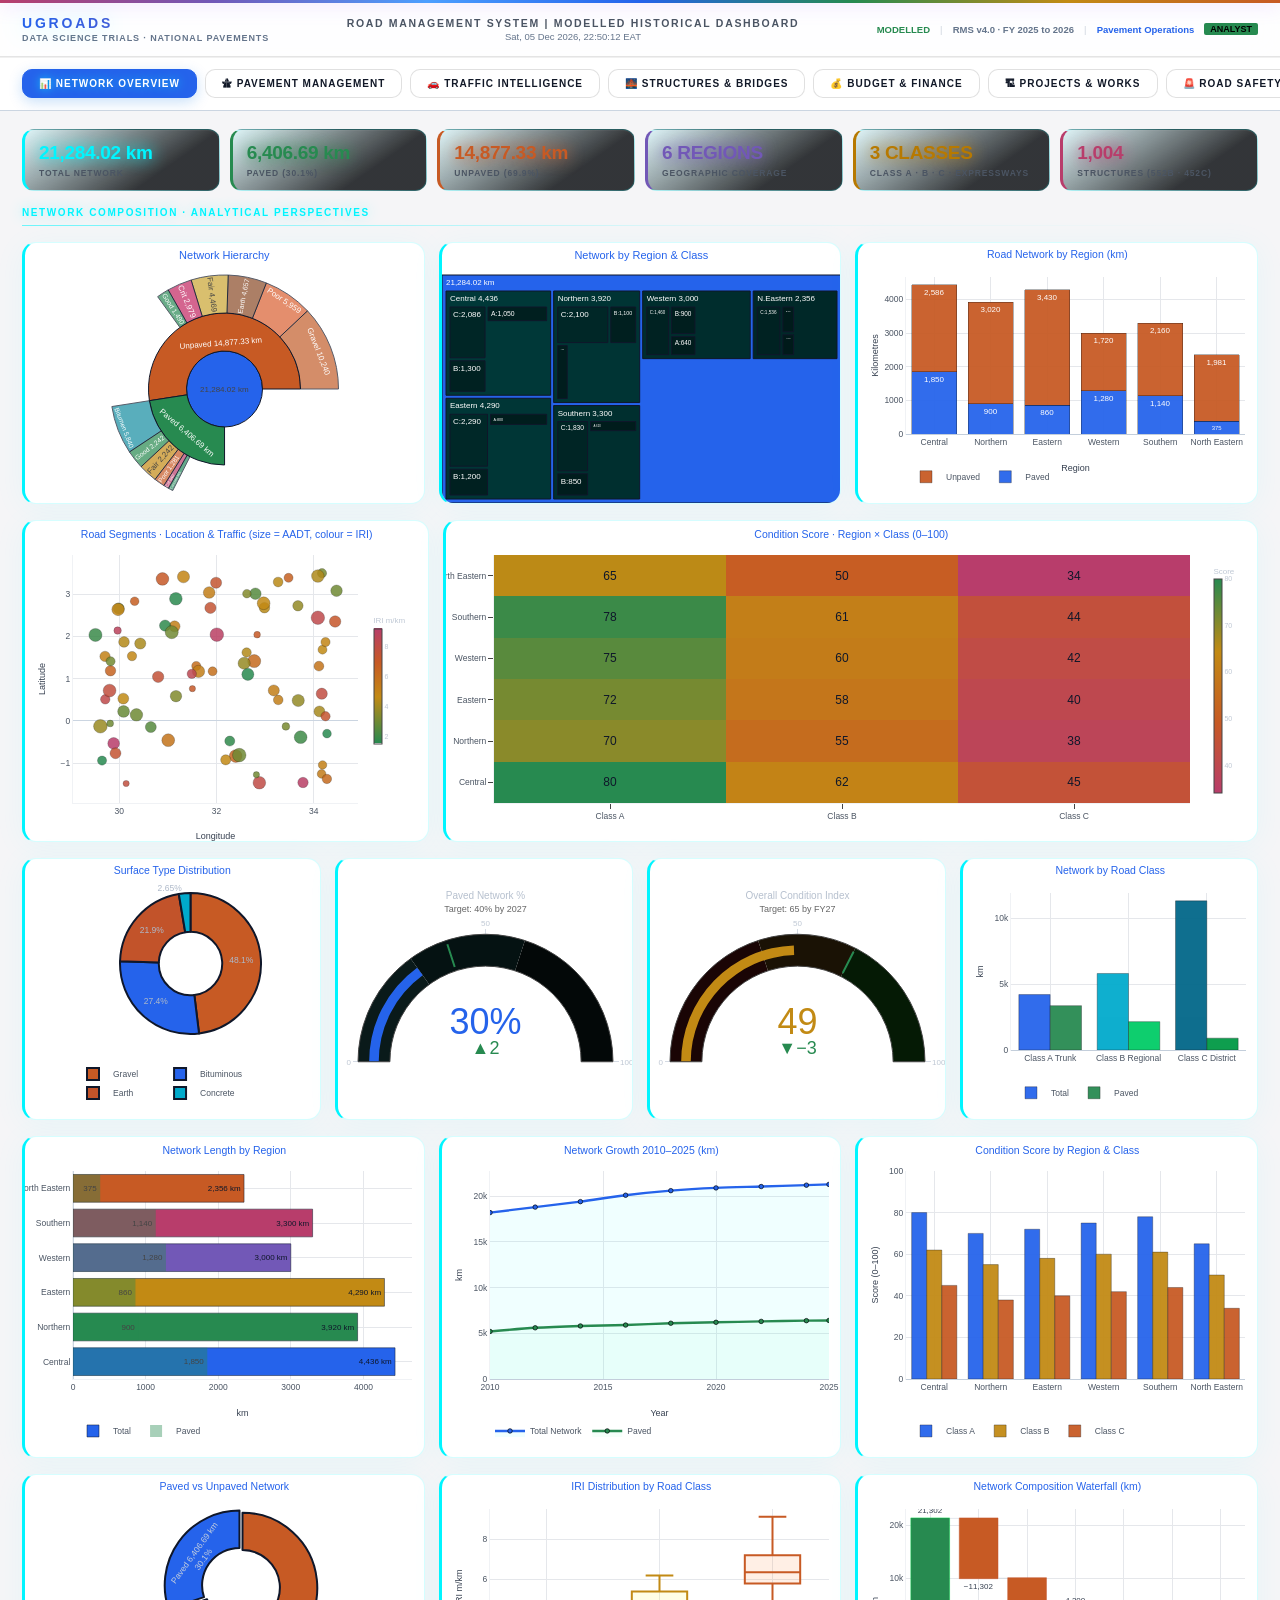
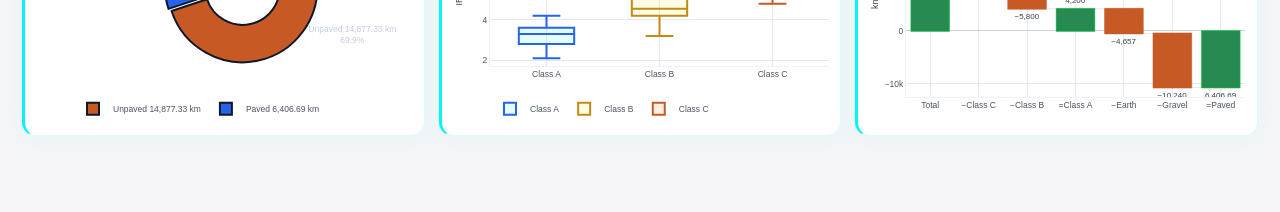
==== dashboard.html @ 44b5c44c "Complete Apple HIG light theme, vibrant non-neon palette, and statutory 2026/27 figures (20261117-ma" ====
<!DOCTYPE html>
<html lang="en">
<head>
<meta charset="UTF-8">
<meta name="viewport" content="width=device-width,initial-scale=1">
<title>Uganda Road Asset Model | Data Science Trials</title>
<meta name="robots" content="noindex,nofollow">
<script src="https://cdn.plot.ly/plotly-2.27.0.min.js" defer></script>
<style>
*{box-sizing:border-box;margin:0;padding:0}
:root{
  --c:#2563eb;--g:#278a50;--y:#c28a14;--o:#c75a24;--p:#b83d6b;--r:#b83d6b;
  --pu:#7258b7;--t:#168a72;--b:#4d9fff;
  --ink:#111827;--slate:#4b5563;--slate-dim:#64748b;
  --void:#f4f6f8;--bd:#cbd5e1;
}
html{scroll-behavior:smooth}
body{
  background:var(--void);
  background-image:
    radial-gradient(1100px 520px at 8% -6%,rgba(114,88,183,.08),transparent 60%),
    radial-gradient(1000px 480px at 92% -6%,rgba(37,99,235,.07),transparent 60%);
  background-attachment:fixed;
  color:var(--ink);
  font-family:Arial,sans-serif;
  min-height:100vh;overflow-x:hidden;
}

/* ── Rainbow signature bar (Network Story) ── */
.rainbow{position:sticky;top:0;z-index:120;height:3px;
  background:linear-gradient(90deg,#b83d6b,#7258b7,#4d9fff,#2563eb,#278a50,#c28a14,#c75a24);
  box-shadow:0 0 18px rgba(185,103,255,.5)}

/* ── TOPBAR — glass ── */
.topbar{background:rgba(255,255,255,.94);backdrop-filter:blur(14px);-webkit-backdrop-filter:blur(14px);
  border-bottom:1px solid #cbd5e1;padding:12px 22px;
  display:flex;align-items:center;gap:16px;position:sticky;top:3px;z-index:100}
.logo{display:flex;align-items:center;gap:12px}
.logo img{height:34px;object-fit:contain;filter:drop-shadow(0 0 10px rgba(0,245,255,.25))}
.logo-txt{line-height:1.25}
.logo-txt .t1{font-size:14px;font-weight:900;letter-spacing:.2em;
  background:linear-gradient(90deg,#2563eb,#7258b7);-webkit-background-clip:text;background-clip:text;
  -webkit-text-fill-color:transparent;color:transparent;
  filter:drop-shadow(0 0 12px rgba(0,245,255,.35))}
.logo-txt .t2{color:var(--slate-dim);font-size:9px;letter-spacing:.1em;text-transform:uppercase;font-weight:600}
.topbar-mid{flex:1;text-align:center}
.topbar-mid .sys{color:var(--slate);font-size:10.5px;font-weight:800;letter-spacing:.16em}
.topbar-mid .ts{color:var(--slate-dim);font-size:9.5px;margin-top:2px;font-variant-numeric:tabular-nums}
.topbar-right{display:flex;align-items:center;gap:10px;font-size:9.5px;color:var(--slate-dim);font-weight:600}
.live-dot{width:7px;height:7px;border-radius:50%;background:var(--g);animation:pulse 1.5s infinite}
@keyframes pulse{0%,100%{box-shadow:0 0 0 0 rgba(0,255,136,.6)}50%{box-shadow:0 0 0 6px rgba(0,255,136,0)}}

/* ── KPI STRIP — glow tiles ── */
.kpi-strip{display:grid;grid-template-columns:repeat(8,1fr);gap:10px;padding:14px 22px;
  border-bottom:1px solid rgba(255,255,255,.05)}
.kpi-card{position:relative;background:#fff;
  border:1px solid #d5dbe3;border-radius:14px;padding:12px 14px;cursor:default;
  box-shadow:inset 0 1px 0 rgba(255,255,255,.04);
  transition:transform .25s,box-shadow .25s,border-color .25s}
.kpi-card:hover{transform:translateY(-2px);border-color:rgba(0,245,255,.35);
  box-shadow:0 0 28px rgba(0,245,255,.12),inset 0 1px 0 rgba(255,255,255,.05)}
.kpi-card .lbl{color:var(--slate);font-size:8.5px;font-weight:700;letter-spacing:.12em;text-transform:uppercase;margin-bottom:6px}
.kpi-card .val{font-size:21px;font-weight:900;letter-spacing:-.5px;line-height:1;
  font-variant-numeric:tabular-nums;text-shadow:0 0 18px currentColor}
.kpi-card .sub{color:var(--slate-dim);font-size:8.5px;margin-top:5px}
.kpi-card .chg{font-size:8.5px;margin-top:2px;font-weight:700}
.chg.up{color:var(--g)}.chg.down{color:var(--r)}.chg.warn{color:var(--y)}

/* ── TABS — neon pill chips, per-tab accent ── */
.tabs{display:flex;gap:8px;padding:12px 22px;background:#fff;
  border-bottom:1px solid #cbd5e1;overflow-x:auto}
.tab-btn{--acc:148,163,184;padding:8px 16px;font-size:10px;font-weight:800;letter-spacing:.1em;
  text-transform:uppercase;color:rgba(148,163,184,.6);
  border:1px solid rgba(255,255,255,.08);background:rgba(255,255,255,.03);
  border-radius:10px;cursor:pointer;white-space:nowrap;font-family:inherit;transition:all .2s}
.tab-btn:hover{color:rgb(var(--acc));border-color:rgba(var(--acc),.4);background:rgba(var(--acc),.07)}
.tab-btn.active{color:rgb(var(--acc));border-color:rgba(var(--acc),.55);background:rgba(var(--acc),.12);
  box-shadow:0 0 22px rgba(var(--acc),.22),inset 0 1px 0 rgba(255,255,255,.06);
  text-shadow:0 0 10px rgba(var(--acc),.6)}
.tab-btn:nth-child(1){--acc:0,245,255}
.tab-btn:nth-child(2){--acc:0,255,136}
.tab-btn:nth-child(3){--acc:255,210,63}
.tab-btn:nth-child(4){--acc:185,103,255}
.tab-btn:nth-child(5){--acc:255,107,53}
.tab-btn:nth-child(6){--acc:0,212,170}
.tab-btn:nth-child(7){--acc:255,45,120}

/* ── TAB PANELS — accent inheritance ── */
.tab-panel{display:none;padding:18px 22px 60px;animation:fadein .4s ease}
.tab-panel.active{display:block}
@keyframes fadein{from{opacity:0;transform:translateY(8px)}to{opacity:1;transform:translateY(0)}}
#tab1{--acc:0,245,255}#tab2{--acc:0,255,136}#tab3{--acc:255,210,63}#tab4{--acc:185,103,255}
#tab5{--acc:255,107,53}#tab6{--acc:0,212,170}#tab7{--acc:255,45,120}

.section-hdr{position:relative;color:rgb(var(--acc));font-size:10px;font-weight:900;
  letter-spacing:.16em;text-transform:uppercase;margin:6px 0 16px;padding-bottom:8px;
  text-shadow:0 0 14px rgba(var(--acc),.45)}
.section-hdr::after{content:'';position:absolute;left:0;bottom:0;height:1px;width:100%;
  background:linear-gradient(90deg,rgba(var(--acc),.55),rgba(var(--acc),.08) 55%,transparent)}

/* ── CHART GRID + PANELS — Network Story cards ── */
.chart-grid{display:grid;gap:14px;margin-bottom:16px}
.g2{grid-template-columns:1fr 1fr}
.g3{grid-template-columns:1fr 1fr 1fr}
.g4{grid-template-columns:1fr 1fr 1fr 1fr}
.g12{grid-template-columns:1fr 2fr}
.g21{grid-template-columns:2fr 1fr}
.g13{grid-template-columns:1fr 3fr}

.chart-box{position:relative;overflow:hidden;border-radius:14px;
  background:#fff;
  border:1px solid rgba(var(--acc),.16);border-left:3px solid rgb(var(--acc));
  box-shadow:0 4px 32px rgba(var(--acc),.06),inset 0 1px 0 rgba(255,255,255,.03);
  transition:transform .3s cubic-bezier(.34,1.56,.64,1),box-shadow .3s,border-color .3s}
.chart-box:hover{transform:translateY(-3px) scale(1.004);border-color:rgba(var(--acc),.5);
  box-shadow:0 0 42px rgba(var(--acc),.18),0 14px 44px rgba(0,0,0,.55),inset 0 1px 0 rgba(255,255,255,.05)}
.chart-box .ch-lbl{position:absolute;top:0;left:0;right:0;
  background:linear-gradient(180deg,rgba(2,5,8,.92),transparent);padding:6px 12px 14px;z-index:1;pointer-events:none}
.chart-box .ch-lbl span{color:rgb(var(--acc));font-size:9.5px;font-weight:800;letter-spacing:.08em}
.chart-box .ch-lbl small{color:var(--slate-dim);font-size:8.5px;margin-left:6px}

.chart-h1{height:200px}.chart-h2{height:260px}.chart-h3{height:320px}.chart-h4{height:400px}.chart-h5{height:480px}

/* ── STAT ROW — asset cards ── */
.stat-row{display:grid;grid-template-columns:repeat(auto-fit,minmax(150px,1fr));gap:10px;margin-bottom:16px}
.stat-mini{background:linear-gradient(145deg,rgba(var(--acc),.09) 0%,rgba(2,5,8,.8) 70%);
  border:1px solid rgba(var(--acc),.2);border-left:3px solid rgb(var(--acc));
  border-radius:12px;padding:12px 14px;box-shadow:inset 0 1px 0 rgba(255,255,255,.04);
  transition:transform .25s,box-shadow .25s}
.stat-mini:hover{transform:translateY(-2px);box-shadow:0 0 26px rgba(var(--acc),.14)}
.stat-mini .sv{color:rgb(var(--acc));font-size:19px;font-weight:900;letter-spacing:-.3px;
  font-variant-numeric:tabular-nums;text-shadow:0 0 16px currentColor}
.stat-mini .sl{color:var(--slate);font-size:8.5px;font-weight:700;margin-top:4px;
  letter-spacing:.1em;text-transform:uppercase}

/* ── FILTERS (legacy, kept) ── */
.filter-bar{display:flex;gap:8px;margin-bottom:12px;flex-wrap:wrap;align-items:center}
.filter-btn{padding:5px 12px;border:1px solid var(--bd);border-radius:8px;background:rgba(255,255,255,.03);
  color:var(--slate);font-size:9.5px;font-family:inherit;font-weight:700;cursor:pointer;letter-spacing:.05em;transition:all .2s}
.filter-btn:hover,.filter-btn.active{border-color:rgba(var(--acc),.5);color:rgb(var(--acc));background:rgba(var(--acc),.1)}
.filter-lbl{color:var(--slate-dim);font-size:9px;letter-spacing:.05em}

/* ── SCROLLBAR ── */
::-webkit-scrollbar{width:6px;height:6px}
::-webkit-scrollbar-track{background:rgba(6,13,24,.5)}
::-webkit-scrollbar-thumb{background:rgba(0,245,255,.22);border-radius:3px}
::-webkit-scrollbar-thumb:hover{background:rgba(0,245,255,.4)}

/* ── EMBEDDED MODE (inside platform iframe: shell already has a header) ── */
body.embedded .rainbow,body.embedded .topbar{display:none}
body.embedded .tabs{padding-top:14px}

/* ── RESPONSIVE ── */
@media (max-width:1200px){.kpi-strip{grid-template-columns:repeat(4,1fr)}.g4{grid-template-columns:1fr 1fr}.g3{grid-template-columns:1fr 1fr}}
@media (max-width:700px){.kpi-strip{grid-template-columns:repeat(2,1fr)}.g2,.g3,.g4,.g12,.g21,.g13{grid-template-columns:1fr}}
</style>
<link rel="stylesheet" href="./apple-system.css?v=20261117-master-v92">
</head>
<body>
<div class="rainbow"></div>
<!-- TOPBAR -->
<div class="topbar">
  <div class="logo">
    <div class="logo-txt"><div class="t1">UGROADS</div><div class="t2">Data Science Trials · National Pavements</div></div>
  </div>
  <div class="topbar-mid">
    <div class="sys">ROAD MANAGEMENT SYSTEM | MODELLED HISTORICAL DASHBOARD</div>
    <div class="ts" id="clk"></div>
  </div>
  <div class="topbar-right">
    <span style="color:var(--g);font-weight:700">MODELLED</span>
    <span style="color:rgba(148,163,184,.3)">|</span><span>RMS v4.0 · FY 2025 to 2026</span>
    <span style="color:rgba(148,163,184,.3)">|</span><span style="color:var(--c)">Pavement Operations</span>
    <span style="background:var(--g);color:#000;padding:1px 6px;border-radius:2px;font-size:9px;font-weight:700">ANALYST</span>
  </div>
</div>

<!-- TABS -->
<div class="tabs">
  <button class="tab-btn active" onclick="showTab(1)">📊 NETWORK OVERVIEW</button>
  <button class="tab-btn" onclick="showTab(2)">🛣 PAVEMENT MANAGEMENT</button>
  <button class="tab-btn" onclick="showTab(3)">🚗 TRAFFIC INTELLIGENCE</button>
  <button class="tab-btn" onclick="showTab(4)">🌉 STRUCTURES &amp; BRIDGES</button>
  <button class="tab-btn" onclick="showTab(5)">💰 BUDGET &amp; FINANCE</button>
  <button class="tab-btn" onclick="showTab(6)">🏗 PROJECTS &amp; WORKS</button>
  <button class="tab-btn" onclick="showTab(7)">🚨 ROAD SAFETY</button>
</div>

<!-- TAB 1: NETWORK OVERVIEW -->
<div id="tab1" class="tab-panel active">
  <div class="stat-row">
    <div class="stat-mini"><div class="sv">21,284.02 km</div><div class="sl">TOTAL NETWORK</div></div>
    <div class="stat-mini" style="border-left-color:var(--g)"><div class="sv" style="color:var(--g)">6,406.69 km</div><div class="sl">PAVED (30.1%)</div></div>
    <div class="stat-mini" style="border-left-color:var(--o)"><div class="sv" style="color:var(--o)">14,877.33 km</div><div class="sl">UNPAVED (69.9%)</div></div>
    <div class="stat-mini" style="border-left-color:var(--pu)"><div class="sv" style="color:var(--pu)">6 REGIONS</div><div class="sl">GEOGRAPHIC COVERAGE</div></div>
    <div class="stat-mini" style="border-left-color:var(--y)"><div class="sv" style="color:var(--y)">3 CLASSES</div><div class="sl">CLASS A · B · C · EXPRESSWAYS</div></div>
    <div class="stat-mini" style="border-left-color:var(--p)"><div class="sv" style="color:var(--p)">1,004</div><div class="sl">STRUCTURES (552B · 452C)</div></div>
  </div>
  <div class="section-hdr">NETWORK COMPOSITION · ANALYTICAL PERSPECTIVES</div>
  <div class="chart-grid g3">
    <div class="chart-box c3d"><div class="chart-h2" id="c1"></div></div>
    <div class="chart-box c3d"><div class="chart-h2" id="c2"></div></div>
    <div class="chart-box c3d"><div class="chart-h2" id="c3"></div></div>
  </div>
  <div class="chart-grid g12">
    <div class="chart-box c3d"><div class="chart-h3" id="c4"></div></div>
    <div class="chart-box c3d"><div class="chart-h3" id="c5"></div></div>
  </div>
  <div class="chart-grid g4">
    <div class="chart-box c3d"><div class="chart-h2" id="c6"></div></div>
    <div class="chart-box c3d"><div class="chart-h2" id="c7"></div></div>
    <div class="chart-box c3d"><div class="chart-h2" id="c8"></div></div>
    <div class="chart-box c3d"><div class="chart-h2" id="c9"></div></div>
  </div>
  <div class="chart-grid g3">
    <div class="chart-box c3d"><div class="chart-h3" id="c10"></div></div>
    <div class="chart-box c3d"><div class="chart-h3" id="c11"></div></div>
    <div class="chart-box c3d"><div class="chart-h3" id="c12"></div></div>
  </div>
  <div class="chart-grid g3">
    <div class="chart-box c3d"><div class="chart-h2" id="c13"></div></div>
    <div class="chart-box c3d"><div class="chart-h2" id="c14"></div></div>
    <div class="chart-box c3d"><div class="chart-h2" id="c15"></div></div>
  </div>
</div>

<!-- TAB 2: PAVEMENT -->
<div id="tab2" class="tab-panel">
  <div class="stat-row">
    <div class="stat-mini" style="border-left-color:var(--g)"><div class="sv" style="color:var(--g)">35%</div><div class="sl">PAVED GOOD</div></div>
    <div class="stat-mini" style="border-left-color:var(--y)"><div class="sv" style="color:var(--y)">35%</div><div class="sl">PAVED FAIR</div></div>
    <div class="stat-mini" style="border-left-color:var(--o)"><div class="sv" style="color:var(--o)">20%</div><div class="sl">PAVED POOR</div></div>
    <div class="stat-mini" style="border-left-color:var(--r)"><div class="sv" style="color:var(--r)">10%</div><div class="sl">PAVED CRITICAL</div></div>
    <div class="stat-mini" style="border-left-color:var(--c)"><div class="sv">3.8 m/km</div><div class="sl">AVG IRI (PAVED)</div></div>
    <div class="stat-mini" style="border-left-color:var(--pu)"><div class="sv" style="color:var(--pu)">58</div><div class="sl">PCI SCORE (0-100)</div></div>
  </div>
  <div class="section-hdr">PAVEMENT CONDITION &amp; MANAGEMENT · ANALYTICAL PERSPECTIVES</div>
  <div class="chart-grid g4">
    <div class="chart-box c3d"><div class="chart-h2" id="c16"></div></div>
    <div class="chart-box c3d"><div class="chart-h2" id="c17"></div></div>
    <div class="chart-box c3d"><div class="chart-h2" id="c18"></div></div>
    <div class="chart-box c3d"><div class="chart-h2" id="c19"></div></div>
  </div>
  <div class="chart-grid g12">
    <div class="chart-box c3d"><div class="chart-h3" id="c20"></div></div>
    <div class="chart-box c3d"><div class="chart-h3" id="c21"></div></div>
  </div>
  <div class="chart-grid g3">
    <div class="chart-box c3d"><div class="chart-h3" id="c22"></div></div>
    <div class="chart-box c3d"><div class="chart-h3" id="c23"></div></div>
    <div class="chart-box c3d"><div class="chart-h3" id="c24"></div></div>
  </div>
  <div class="chart-grid g3">
    <div class="chart-box c3d"><div class="chart-h2" id="c25"></div></div>
    <div class="chart-box c3d"><div class="chart-h2" id="c26"></div></div>
    <div class="chart-box c3d"><div class="chart-h2" id="c27"></div></div>
  </div>
  <div class="chart-grid g3">
    <div class="chart-box c3d"><div class="chart-h3" id="c28"></div></div>
    <div class="chart-box c3d"><div class="chart-h3" id="c29"></div></div>
    <div class="chart-box c3d"><div class="chart-h3" id="c30"></div></div>
  </div>
</div>

<!-- TAB 3: TRAFFIC -->
<div id="tab3" class="tab-panel">
  <div class="stat-row">
    <div class="stat-mini" style="border-left-color:var(--y)"><div class="sv" style="color:var(--y)">3,847</div><div class="sl">AVG AADT (NATIONAL)</div></div>
    <div class="stat-mini" style="border-left-color:var(--c)"><div class="sv" style="color:var(--c)">18,400</div><div class="sl">PEAK AADT (KLA-EBB)</div></div>
    <div class="stat-mini" style="border-left-color:var(--g)"><div class="sv" style="color:var(--g)">4.2%</div><div class="sl">GROWTH RATE/YR</div></div>
    <div class="stat-mini" style="border-left-color:var(--o)"><div class="sv" style="color:var(--o)">23%</div><div class="sl">HEAVY VEHICLE %</div></div>
    <div class="stat-mini" style="border-left-color:var(--pu)"><div class="sv" style="color:var(--pu)">25</div><div class="sl">ATC STATIONS</div></div>
    <div class="stat-mini" style="border-left-color:var(--p)"><div class="sv" style="color:var(--p)">5,656</div><div class="sl">AADT FORECAST 2035</div></div>
  </div>
  <div class="section-hdr">TRAFFIC COUNTS &amp; FORECASTING · ANALYTICAL PERSPECTIVES</div>
  <div class="chart-grid g3">
    <div class="chart-box c3d"><div class="chart-h3" id="c31"></div></div>
    <div class="chart-box c3d"><div class="chart-h3" id="c32"></div></div>
    <div class="chart-box c3d"><div class="chart-h3" id="c33"></div></div>
  </div>
  <div class="chart-grid g12">
    <div class="chart-box c3d"><div class="chart-h4" id="c34"></div></div>
    <div class="chart-box c3d"><div class="chart-h4" id="c35"></div></div>
  </div>
  <div class="chart-grid g4">
    <div class="chart-box c3d"><div class="chart-h2" id="c36"></div></div>
    <div class="chart-box c3d"><div class="chart-h2" id="c37"></div></div>
    <div class="chart-box c3d"><div class="chart-h2" id="c38"></div></div>
    <div class="chart-box c3d"><div class="chart-h2" id="c39"></div></div>
  </div>
  <div class="chart-grid g3">
    <div class="chart-box c3d"><div class="chart-h3" id="c40"></div></div>
    <div class="chart-box c3d"><div class="chart-h3" id="c41"></div></div>
    <div class="chart-box c3d"><div class="chart-h3" id="c42"></div></div>
  </div>
  <div class="chart-grid g3">
    <div class="chart-box c3d"><div class="chart-h2" id="c43"></div></div>
    <div class="chart-box c3d"><div class="chart-h2" id="c44"></div></div>
    <div class="chart-box c3d"><div class="chart-h2" id="c45"></div></div>
  </div>
</div>

<!-- TAB 4: STRUCTURES -->
<div id="tab4" class="tab-panel">
  <div class="stat-row">
    <div class="stat-mini" style="border-left-color:var(--pu)"><div class="sv" style="color:var(--pu)">546</div><div class="sl">STRUCTURES (NAT. ROADS)</div></div>
    <div class="stat-mini" style="border-left-color:var(--g)"><div class="sv" style="color:var(--g)">36%</div><div class="sl">GOOD CONDITION</div></div>
    <div class="stat-mini" style="border-left-color:var(--r)"><div class="sv" style="color:var(--r)">54</div><div class="sl">CRITICAL STRUCTURES</div></div>
    <div class="stat-mini" style="border-left-color:var(--c)"><div class="sv">312</div><div class="sl">BRIDGES</div></div>
    <div class="stat-mini" style="border-left-color:var(--y)"><div class="sv" style="color:var(--y)">142</div><div class="sl">BOX CULVERTS</div></div>
    <div class="stat-mini" style="border-left-color:var(--o)"><div class="sv" style="color:var(--o)">36 m</div><div class="sl">AVG BRIDGE SPAN</div></div>
  </div>
  <div class="section-hdr">STRUCTURES &amp; BRIDGE MANAGEMENT · ANALYTICAL PERSPECTIVES</div>
  <div class="chart-grid g3">
    <div class="chart-box c3d"><div class="chart-h2" id="c46"></div></div>
    <div class="chart-box c3d"><div class="chart-h2" id="c47"></div></div>
    <div class="chart-box c3d"><div class="chart-h2" id="c48"></div></div>
  </div>
  <div class="chart-grid g12">
    <div class="chart-box c3d"><div class="chart-h4" id="c49"></div></div>
    <div class="chart-box c3d"><div class="chart-h4" id="c50"></div></div>
  </div>
  <div class="chart-grid g4">
    <div class="chart-box c3d"><div class="chart-h2" id="c51"></div></div>
    <div class="chart-box c3d"><div class="chart-h2" id="c52"></div></div>
    <div class="chart-box c3d"><div class="chart-h2" id="c53"></div></div>
    <div class="chart-box c3d"><div class="chart-h2" id="c54"></div></div>
  </div>
  <div class="chart-grid g3">
    <div class="chart-box c3d"><div class="chart-h3" id="c55"></div></div>
    <div class="chart-box c3d"><div class="chart-h3" id="c56"></div></div>
    <div class="chart-box c3d"><div class="chart-h3" id="c57"></div></div>
  </div>
  <div class="chart-grid g3">
    <div class="chart-box c3d"><div class="chart-h2" id="c58"></div></div>
    <div class="chart-box c3d"><div class="chart-h2" id="c59"></div></div>
    <div class="chart-box c3d"><div class="chart-h2" id="c60"></div></div>
  </div>
</div>

<!-- TAB 5: BUDGET -->
<div id="tab5" class="tab-panel">
  <div class="stat-row">
    <div class="stat-mini" style="border-left-color:var(--o)"><div class="sv" style="color:var(--o)">1,842</div><div class="sl">TOTAL bn UGX FY25/26</div></div>
    <div class="stat-mini" style="border-left-color:var(--g)"><div class="sv" style="color:var(--g)">892</div><div class="sl">MAINTENANCE bn UGX</div></div>
    <div class="stat-mini" style="border-left-color:var(--c)"><div class="sv">640</div><div class="sl">DEVELOPMENT bn UGX</div></div>
    <div class="stat-mini" style="border-left-color:var(--r)"><div class="sv" style="color:var(--r)">180</div><div class="sl">EMERGENCY bn UGX</div></div>
    <div class="stat-mini" style="border-left-color:var(--y)"><div class="sv" style="color:var(--y)">68%</div><div class="sl">BUDGET UTILISATION</div></div>
    <div class="stat-mini" style="border-left-color:var(--p)"><div class="sv" style="color:var(--p)">2,840</div><div class="sl">MAINTENANCE BACKLOG bn</div></div>
  </div>
  <div class="section-hdr">BUDGET, FINANCE &amp; INVESTMENT · ANALYTICAL PERSPECTIVES</div>
  <div class="chart-grid g4">
    <div class="chart-box c3d"><div class="chart-h2" id="c61"></div></div>
    <div class="chart-box c3d"><div class="chart-h2" id="c62"></div></div>
    <div class="chart-box c3d"><div class="chart-h2" id="c63"></div></div>
    <div class="chart-box c3d"><div class="chart-h2" id="c64"></div></div>
  </div>
  <div class="chart-grid g3">
    <div class="chart-box c3d"><div class="chart-h3" id="c65"></div></div>
    <div class="chart-box c3d"><div class="chart-h3" id="c66"></div></div>
    <div class="chart-box c3d"><div class="chart-h3" id="c67"></div></div>
  </div>
  <div class="chart-grid g12">
    <div class="chart-box c3d"><div class="chart-h3" id="c68"></div></div>
    <div class="chart-box c3d"><div class="chart-h3" id="c69"></div></div>
  </div>
  <div class="chart-grid g4">
    <div class="chart-box c3d"><div class="chart-h2" id="c70"></div></div>
    <div class="chart-box c3d"><div class="chart-h2" id="c71"></div></div>
    <div class="chart-box c3d"><div class="chart-h2" id="c72"></div></div>
    <div class="chart-box c3d"><div class="chart-h2" id="c73"></div></div>
  </div>
  <div class="chart-grid"><div class="chart-box c3d"><div class="chart-h2" id="c74"></div></div></div>
</div>

<!-- TAB 6: PROJECTS -->
<div id="tab6" class="tab-panel">
  <div class="stat-row">
    <div class="stat-mini" style="border-left-color:var(--c)"><div class="sv">14</div><div class="sl">ACTIVE PROJECTS</div></div>
    <div class="stat-mini" style="border-left-color:var(--g)"><div class="sv" style="color:var(--g)">6</div><div class="sl">ON SCHEDULE</div></div>
    <div class="stat-mini" style="border-left-color:var(--y)"><div class="sv" style="color:var(--y)">5</div><div class="sl">MINOR DELAY</div></div>
    <div class="stat-mini" style="border-left-color:var(--r)"><div class="sv" style="color:var(--r)">3</div><div class="sl">BEHIND SCHEDULE</div></div>
    <div class="stat-mini" style="border-left-color:var(--o)"><div class="sv" style="color:var(--o)">1,240 km</div><div class="sl">KM UNDER CONTRACT</div></div>
    <div class="stat-mini" style="border-left-color:var(--pu)"><div class="sv" style="color:var(--pu)">7</div><div class="sl">OPRC LOTS ACTIVE</div></div>
  </div>
  <div class="section-hdr">PROJECTS, CONTRACTS &amp; OPRC · ANALYTICAL PERSPECTIVES</div>
  <div class="chart-grid g3">
    <div class="chart-box c3d"><div class="chart-h3" id="c75"></div></div>
    <div class="chart-box c3d"><div class="chart-h3" id="c76"></div></div>
    <div class="chart-box c3d"><div class="chart-h3" id="c77"></div></div>
  </div>
  <div class="chart-grid g12">
    <div class="chart-box c3d"><div class="chart-h4" id="c78"></div></div>
    <div class="chart-box c3d"><div class="chart-h4" id="c79"></div></div>
  </div>
  <div class="chart-grid g4">
    <div class="chart-box c3d"><div class="chart-h2" id="c80"></div></div>
    <div class="chart-box c3d"><div class="chart-h2" id="c81"></div></div>
    <div class="chart-box c3d"><div class="chart-h2" id="c82"></div></div>
    <div class="chart-box c3d"><div class="chart-h2" id="c83"></div></div>
  </div>
  <div class="chart-grid g3">
    <div class="chart-box c3d"><div class="chart-h2" id="c84"></div></div>
    <div class="chart-box c3d"><div class="chart-h2" id="c85"></div></div>
    <div class="chart-box c3d"><div class="chart-h2" id="c86"></div></div>
  </div>
  <div class="chart-grid"><div class="chart-box c3d"><div class="chart-h2" id="c87"></div></div></div>
</div>

<!-- TAB 7: SAFETY -->
<div id="tab7" class="tab-panel">
  <div class="stat-row">
    <div class="stat-mini" style="border-left-color:var(--r)"><div class="sv" style="color:var(--r)">3,247</div><div class="sl">2025 FATALITIES</div></div>
    <div class="stat-mini" style="border-left-color:var(--o)"><div class="sv" style="color:var(--o)">4.2</div><div class="sl">RATE/10K VEHICLES</div></div>
    <div class="stat-mini" style="border-left-color:var(--y)"><div class="sv" style="color:var(--y)">847</div><div class="sl">BLACKSPOTS NATIONAL</div></div>
    <div class="stat-mini" style="border-left-color:var(--g)"><div class="sv" style="color:var(--g)">-3.2%</div><div class="sl">YOY FATALITY TREND</div></div>
    <div class="stat-mini" style="border-left-color:var(--p)"><div class="sv" style="color:var(--p)">42</div><div class="sl">WORST BLACKSPOT/YR</div></div>
    <div class="stat-mini" style="border-left-color:var(--c)"><div class="sv">18,400</div><div class="sl">HIGHEST AADT CORRIDOR</div></div>
  </div>
  <div class="section-hdr">ROAD SAFETY &amp; BLACKSPOTS · ANALYTICAL PERSPECTIVES</div>
  <div class="chart-grid g3">
    <div class="chart-box c3d"><div class="chart-h3" id="c88"></div></div>
    <div class="chart-box c3d"><div class="chart-h3" id="c89"></div></div>
    <div class="chart-box c3d"><div class="chart-h3" id="c90"></div></div>
  </div>
  <div class="chart-grid g12">
    <div class="chart-box c3d"><div class="chart-h4" id="c91"></div></div>
    <div class="chart-box c3d"><div class="chart-h4" id="c92"></div></div>
  </div>
  <div class="chart-grid g4">
    <div class="chart-box c3d"><div class="chart-h2" id="c93"></div></div>
    <div class="chart-box c3d"><div class="chart-h2" id="c94"></div></div>
    <div class="chart-box c3d"><div class="chart-h2" id="c95"></div></div>
    <div class="chart-box c3d"><div class="chart-h2" id="c96"></div></div>
  </div>
  <div class="chart-grid g3">
    <div class="chart-box c3d"><div class="chart-h3" id="c97"></div></div>
    <div class="chart-box c3d"><div class="chart-h3" id="c98"></div></div>
    <div class="chart-box c3d"><div class="chart-h3" id="c99"></div></div>
  </div>
  <div class="chart-grid"><div class="chart-box c3d"><div class="chart-h2" id="c100"></div></div></div>
</div>
<script>
// ── EMBEDDED MODE — hide dashboard chrome when framed by the platform ──
try{if(window.self!==window.top)document.body.classList.add('embedded');}catch(e){document.body.classList.add('embedded');}

// ── CLOCK ─────────────────────────────────────────────────────
setInterval(()=>{const n=new Date();document.getElementById('clk').textContent=n.toLocaleString('en-UG',{weekday:'short',year:'numeric',month:'short',day:'2-digit',hour:'2-digit',minute:'2-digit',second:'2-digit',hour12:false})+' EAT';},1000);


// ── SINGLE DATA MODEL (source of truth) ───────────────────────
const D = {
  // NETWORK
  total:21284.02, paved:6405, unpaved:14897,
  classKm:[4200,5800,11302], classPaved:[3360,2146,899], classLbl:['Class A Trunk','Class B Regional','Class C District'],
  surfKm:[5840,565,10240,4657], surfLbl:['Bituminous','Concrete','Gravel','Earth'],
  regKm:[4436,3920,4290,3000,3300,2356], regPaved:[1850,900,860,1280,1140,375],
  regUnpaved:[2586,3020,3430,1720,2160,1981],
  regLbl:['Central','Northern','Eastern','Western','Southern','North Eastern'],
  regCol:['#2563eb','#278a50','#c28a14','#7258b7','#b83d6b','#c75a24'],
  netYrs:[2010,2012,2014,2016,2018,2020,2022,2024,2025], netKm:[18200,18800,19400,20100,20600,20900,21050,21200,21284.02],
  // CONDITION
  pavCond:[2242,2242,1281,640], unpavCond:[1490,4469,5959,2979],
  condLbl:['Good','Fair','Poor','Critical'], condCol:['#278a50','#c28a14','#c75a24','#b83d6b'],
  iriYrs:[2020,2021,2022,2023,2024,2025],
  iriA:[3.2,3.4,3.3,3.5,3.4,3.3], iriB:[4.1,4.3,4.5,4.8,4.6,4.4], iriC:[5.8,6.1,6.3,6.5,6.4,6.2],
  treatLbl:['Routine','Resealing','Overlay','Rehab','Reconstruction'],
  treatKm:[8420,1240,890,640,215], treatCost:[38,142,280,680,1240],
  // TRAFFIC
  corridors:['Kla-Entebbe','Kla-Jinja','Kla-Gulu','Kla-Mbarara','Jinja-Tororo','Masaka-Mba','Mba-Kabale','Gulu-Nimule','Hoima-Kafu','FP-Kasese'],
  corrAADT:[18400,6480,4820,3820,2180,2620,1670,1240,1840,2140],
  corrGrowth:[4.2,4.0,3.8,3.5,3.1,3.2,2.9,3.3,5.1,3.7],
  vehComp:[45,15,18,12,7,3], vehLbl:['Cars/SUV','Motorcycle','Light Comm.','HGV','Buses','NMT'],
  fcYrs:[2016,2018,2020,2022,2024,2026,2028,2030,2032,2034,2035],
  fcNorm:[2890,3126,3141,3397,3675,3975,4299,4650,5029,5439,5656],
  fcOpt: [2890,3247,3460,3814,4230,4704,5200,5700,6200,6800,7100],
  fcPess:[2890,3006,2821,2935,3054,3177,3306,3439,3578,3723,3797],
  hourHr:['00','02','04','06','07','08','09','10','12','14','16','17','18','20','22'],
  hourPct:[8,5,4,18,42,88,74,62,68,72,84,100,92,45,18],
  // STRUCTURES
  strType:[312,142,68,24], strTypeLbl:['Bridges','Box Culverts','Culverts','Drifts/Causeway'],
  strCond:[197,164,131,54], strMat:[286,134,76,38,12], strMatLbl:['Concrete','Steel','Composite','Masonry','Timber'],
  strSpan:[183,164,126,57,16], strSpanLbl:['<10m','10-20m','20-50m','50-100m','>100m'],
  strAge:[84,128,156,112,66], strAgeLbl:['<10yr','10-20yr','20-30yr','30-50yr','>50yr'],
  strRegCond:[[44,36,28,12],[30,24,22,6],[52,40,32,14],[41,38,27,12],[20,16,14,6],[10,10,8,4]], // region×cond
  // BUDGET
  budCat:['Routine Maint','Periodic Maint','Development','Emergency','Admin'],
  budBnUGX:[420,472,640,180,130],
  budYrs:['FY22/23','FY23/24','FY24/25','FY25/26'],
  budAlloc:[1420,1580,1710,1842], budSpent:[1380,1520,1640,null],
  costTreat:['Routine','Resealing','Overlay','Rehab','Reconstruct'],
  costPerKm:[4.5,118,320,780,1450], // mn UGX/km
  budReg:[470,360,420,240,230,122], // region budget bn UGX (sums to 1,842)
  // PROJECTS
  projName:['Gulu-Acholibur','Mbarara-Bypass','Ntungamo-Mirama','Soroti-Lira','Kampala Distr.','Masaka-Mbarara','Tororo-Mbale','Hoima-Kafu'],
  projPct:[88,62,45,71,34,56,82,28],
  projBn:[248,142,186,124,380,210,168,290],
  projStatus:['On Track','Minor Delay','Behind','On Track','Behind','Minor Delay','On Track','Behind'],
  oprcLot:['Lot 1 (A109N)','Lot 2 (A109W)','Lot 3 (A104)','Lot 4 (B23)','Lot 5 (A109E)','Lot 6 (A101)','Lot 7 (B30)'],
  oprcScore:[84,76,58,91,72,65,88], // performance score
  // SAFETY
  safetyYrs:[2016,2017,2018,2019,2020,2021,2022,2023,2024,2025],
  fatalities:[3891,3744,3820,3698,2940,3180,3340,3480,3380,3247],
  accCorridor:['Busega Jct','Namawojjolo','Lugazi Town','Katosi Cnr','Kyambogo','Namasuba','Wakiso','Luwero','Mityana','Masaka'],
  accPerYr:[42,38,31,28,26,24,22,19,18,17],
  accFatal:[8,6,5,4,3,4,3,2,3,2],
  causeLbl:['Speeding','Overtaking','Drunk Drive','Poor Road','Pedestrian','Mechanical'],
  causePct:[38,22,18,12,6,4],
};

// ── NETWORK STORY THEME · CHART LAYOUT TEMPLATE ────────────────
const CFG={responsive:true,displayModeBar:false};
// Staggered render queue — one chart per animation frame keeps the page responsive
let _plotQ=Promise.resolve();
const NSPLOT=(id,data,layout,cfg)=>{_plotQ=_plotQ.then(()=>{const el=document.getElementById(id);if(!el)return;return Plotly.newPlot(el,data,layout,cfg).then(()=>new Promise(r=>requestAnimationFrame(r)));}).catch(e=>console.error('chart '+id+' failed:',e));return _plotQ;};
 const NSFONT="Arial,sans-serif";
const NEON=['#2563eb','#278a50','#c28a14','#c75a24','#b83d6b','#7258b7','#168a72','#4d9fff','#6b5cc4'];
const TABACC={1:'#2563eb',2:'#278a50',3:'#c28a14',4:'#7258b7',5:'#c75a24',6:'#168a72',7:'#b83d6b'};
let ACC='#2563eb';
 const SLATE='#4b5563';
 const GRID='#e5e7eb';
 const AXBASE=()=>({gridcolor:GRID,zerolinecolor:'#cbd5e1',
  tickfont:{color:SLATE,size:8.5,family:NSFONT},linecolor:'rgba(148,163,184,0.14)',showgrid:true});
const TL=(title,extra={})=>{
  const l={
    title:{text:title,font:{color:ACC,size:10.5,family:NSFONT},x:0.5,xanchor:'center',y:0.97},
    paper_bgcolor:'rgba(0,0,0,0)',plot_bgcolor:'rgba(0,0,0,0)',
    colorway:NEON,
    font:{color:'#374151',size:9,family:NSFONT},
    margin:{t:34,r:12,b:38,l:48,pad:0},
    legend:{font:{color:'#4b5563',size:8.5,family:NSFONT},bgcolor:'rgba(0,0,0,0)',bordercolor:'transparent',orientation:'h',y:-0.18},
    hoverlabel:{bgcolor:'#ffffff',bordercolor:ACC,font:{color:'#111827',size:10,family:NSFONT}},
    ...extra};
  l.xaxis={...AXBASE(),...(extra.xaxis||{})};
  l.yaxis={...AXBASE(),...(extra.yaxis||{})};
  return l;
};
const bar=(x,y,name,col,extra={})=>({type:'bar',x,y,name,
  marker:{color:col,line:{color:'rgba(2,5,8,0.55)',width:0.6}},opacity:0.94,...extra});
const line=(x,y,name,col,extra={})=>({type:'scatter',mode:'lines+markers',x,y,name,
  line:{color:col,width:2.4,shape:'spline',smoothing:0.8},
  marker:{color:col,size:4.5,line:{color:'rgba(2,5,8,0.7)',width:1}},...extra});
const pie=(vals,lbls,cols)=>({type:'pie',values:vals,labels:lbls,
  marker:{colors:cols,line:{color:'#0F172A',width:2}},
  textfont:{size:8.5,color:'#aeb9c9',family:NSFONT},hole:0.45,direction:'clockwise'});

// ── TAB INIT FLAGS ─────────────────────────────────────────────
const inited={};
function showTab(n){
  document.querySelectorAll('.tab-btn').forEach((b,i)=>b.classList.toggle('active',i===n-1));
  document.querySelectorAll('.tab-panel').forEach((p,i)=>{p.style.display=i===n-1?'block':'none';p.classList.toggle('active',i===n-1);});
  if(!inited[n]){inited[n]=true;setTimeout(()=>window['initT'+n](),50);}
}

// ══════════════════════════════════════════════════════════════
// TAB 1 — NETWORK OVERVIEW (c1–c15)
// ══════════════════════════════════════════════════════════════
function initT1(){ACC=TABACC[1];
  // c1 Sunburst - full hierarchy
  NSPLOT('c1',[{type:'sunburst',
    ids:['Total','Paved','Unpaved','Bitumen','Concrete','Gravel','Earth','GoodP','FairP','PoorP','CritP','GoodU','FairU','PoorU','CritU'],
    labels:['21,284.02 km','Paved 6,406.69 km','Unpaved 14,877.33 km','Bitumen 5,840','Concrete 565','Gravel 10,240','Earth 4,657','Good 2,242','Fair 2,242','Poor 1,281','Crit 640','Good 1,490','Fair 4,469','Poor 5,959','Crit 2,979'],
    parents:['','Total','Total','Paved','Paved','Unpaved','Unpaved','Paved','Paved','Paved','Paved','Unpaved','Unpaved','Unpaved','Unpaved'],
    values:[21284.02,6405,14897,5840,565,10240,4657,2242,2242,1281,640,1490,4469,5959,2979],
    marker:{colors:['#2563eb','#278a50','#c75a24','#148da0','#24865a','#c25e2a','#8a4a26','#278a50','#c28a14','#c75a24','#b83d6b','#2b8a57','#c9a532','#d95f30','#c22461'],line:{color:'#0F172A',width:1}},
    textfont:{size:8}}],
    {title:{text:'Network Hierarchy',font:{color:'#2563eb',size:11,family:NSFONT},x:0.5},paper_bgcolor:'rgba(0,0,0,0)',margin:{t:32,r:0,b:0,l:0}},CFG);

  // c2 Treemap - by region + class
  NSPLOT('c2',[{type:'treemap',
    ids:['Net','Cen','Nor','Eas','Wes','Sou','NE','CenA','CenB','CenC','NorA','NorB','NorC','EasA','EasB','EasC','WesA','WesB','WesC','SouA','SouB','SouC','NEA','NEB','NEC'],
    labels:['21,284.02 km','Central 4,436','Northern 3,920','Eastern 4,290','Western 3,000','Southern 3,300','N.Eastern 2,356','A:1,050','B:1,300','C:2,086','A:720','B:1,100','C:2,100','A:800','B:1,200','C:2,290','A:640','B:900','C:1,460','A:620','B:850','C:1,830','A:370','B:450','C:1,536'],
    parents:['','Net','Net','Net','Net','Net','Net','Cen','Cen','Cen','Nor','Nor','Nor','Eas','Eas','Eas','Wes','Wes','Wes','Sou','Sou','Sou','NE','NE','NE'],
    values:[21284.02,4436,3920,4290,3000,3300,2356,1050,1300,2086,720,1100,2100,800,1200,2290,640,900,1460,620,850,1830,370,450,1536],
    marker:{colorscale:[[0,'#001a1a'],[0.5,'#006666'],[1,'#2563eb']],line:{color:'#0F172A',width:1}},
    textfont:{size:8}}],
    {title:{text:'Network by Region & Class',font:{color:'#2563eb',size:11,family:NSFONT},x:0.5},paper_bgcolor:'rgba(0,0,0,0)',margin:{t:32,r:0,b:0,l:0}},CFG);

  // c3 Stacked bar - region × surface
  NSPLOT('c3',[
    bar(D.regLbl,D.regPaved,'Paved','#2563eb',{text:D.regPaved.map(v=>v.toLocaleString()),textposition:'inside',textfont:{size:8}}),
    bar(D.regLbl,D.regUnpaved,'Unpaved','#c75a24',{text:D.regUnpaved.map(v=>v.toLocaleString()),textposition:'inside',textfont:{size:8}}),
    bar(D.regLbl,[0,0,0,0,0,0],'','rgba(0,0,0,0)'),
  ].slice(0,2),
  TL('Road Network by Region (km)',{barmode:'stack',xaxis:{title:{text:'Region',font:{size:9}}},yaxis:{title:{text:'Kilometres',font:{size:9}}}}),CFG);

  // c4 Bubble — road segments: location & traffic (2D)
  const n=80,lats=[],lngs=[],aadts=[],iri=[],cond=[];
  for(let i=0;i<n;i++){lats.push(-1.5+Math.random()*5);lngs.push(29.5+Math.random()*5);aadts.push(500+Math.random()*18000);iri.push(1.5+Math.random()*8);cond.push(['Good','Fair','Poor','Critical'][Math.floor(Math.random()*4)]);}
  NSPLOT('c4',[{type:'scatter',mode:'markers',x:lngs,y:lats,
    marker:{size:aadts.map(v=>4+Math.sqrt(v)/14),color:iri,
    colorscale:[[0,'#278a50'],[0.4,'#c28a14'],[0.7,'#c75a24'],[1,'#b83d6b']],
    colorbar:{title:'IRI m/km',titlefont:{color:'rgba(148,163,184,0.6)',size:8},tickfont:{color:'rgba(148,163,184,0.6)',size:7},thickness:8,len:0.6},
    opacity:0.85,line:{color:'rgba(2,5,8,0.5)',width:0.5}},
    text:cond,hovertemplate:'Lng: %{x:.2f}<br>Lat: %{y:.2f}<br>IRI: %{marker.color:.1f}<br>%{text}<extra></extra>'}],
    TL('Road Segments · Location & Traffic (size = AADT, colour = IRI)',{xaxis:{title:{text:'Longitude',font:{size:9}}},yaxis:{title:{text:'Latitude',font:{size:9}}}}),CFG);

  // c5 Heatmap — condition score: region × class (2D)
  const z=[[80,62,45],[70,55,38],[72,58,40],[75,60,42],[78,61,44],[65,50,34]];
  NSPLOT('c5',[{type:'heatmap',z,x:['Class A','Class B','Class C'],y:D.regLbl,
    colorscale:[[0,'#b83d6b'],[0.33,'#c75a24'],[0.66,'#c28a14'],[1,'#278a50']],
    text:z,texttemplate:'%{text}',textfont:{size:12,color:'#0F172A'},
    colorbar:{title:'Score',titlefont:{color:'rgba(148,163,184,0.6)',size:8},tickfont:{color:'rgba(148,163,184,0.6)',size:7},thickness:8}}],
    TL('Condition Score · Region × Class (0–100)'),CFG);

  // c6 Pie - surface type
  NSPLOT('c6',[pie(D.surfKm,D.surfLbl,['#2563eb','#00aacc','#c75a24','#c2532a'])],
    TL('Surface Type Distribution'),CFG);

  // c7 Gauge - paved %
  NSPLOT('c7',[{type:'indicator',mode:'gauge+number+delta',value:30,
    delta:{reference:28,increasing:{color:'#278a50'},decreasing:{color:'#b83d6b'}},
    gauge:{axis:{range:[0,100],tickcolor:'rgba(148,163,184,0.4)',tickfont:{size:8,color:'rgba(148,163,184,0.6)'}},
    bar:{color:'#2563eb',thickness:0.3},
    steps:[{range:[0,30],color:'#0a1a1a'},{range:[30,60],color:'#051212'},{range:[60,100],color:'#030808'}],
    threshold:{line:{color:'#278a50',width:2},thickness:0.75,value:40}},
    number:{font:{color:'#2563eb',size:36},suffix:'%'},
    title:{text:'Paved Network %<br><span style="font-size:9px;color:#555">Target: 40% by 2027</span>',font:{color:'rgba(174,185,201,0.9)',size:10}}}],
    {paper_bgcolor:'rgba(0,0,0,0)',margin:{t:28,r:20,b:10,l:20}},CFG);

  // c8 Gauge - condition index
  NSPLOT('c8',[{type:'indicator',mode:'gauge+number+delta',value:49,
    delta:{reference:52,increasing:{color:'#b83d6b'},decreasing:{color:'#278a50'}},
    gauge:{axis:{range:[0,100],tickcolor:'rgba(148,163,184,0.4)',tickfont:{size:8,color:'rgba(148,163,184,0.6)'}},
    bar:{color:'#c28a14',thickness:0.3},
    steps:[{range:[0,40],color:'#1a0505'},{range:[40,65],color:'#1a1205'},{range:[65,100],color:'#051a05'}],
    threshold:{line:{color:'#278a50',width:2},thickness:0.75,value:65}},
    number:{font:{color:'#c28a14',size:36}},
    title:{text:'Overall Condition Index<br><span style="font-size:9px;color:#555">Target: 65 by FY27</span>',font:{color:'rgba(174,185,201,0.9)',size:10}}}],
    {paper_bgcolor:'rgba(0,0,0,0)',margin:{t:28,r:20,b:10,l:20}},CFG);

  // c9 Bar - km by road class
  NSPLOT('c9',[bar(D.classLbl,D.classKm,'Total',['#2563eb','#00aacc','#006688']),
    bar(D.classLbl,D.classPaved,'Paved',['#278a50','#00cc66','#009944'])],
    TL('Network by Road Class',{barmode:'group',yaxis:{title:{text:'km',font:{size:9}}}}),CFG);

  // c10 Horizontal bar - region km
  NSPLOT('c10',[{type:'bar',orientation:'h',y:D.regLbl,x:D.regKm,name:'Total',
    marker:{color:D.regCol,line:{color:'#0F172A',width:0.5}},text:D.regKm.map(v=>v.toLocaleString()+' km'),textposition:'inside',textfont:{size:8,color:'#0F172A'}},
    {type:'bar',orientation:'h',y:D.regLbl,x:D.regPaved,name:'Paved',
    marker:{color:'#278a5066'},text:D.regPaved.map(v=>v.toLocaleString()),textposition:'inside',textfont:{size:8}}],
    TL('Network Length by Region',{barmode:'overlay',xaxis:{title:{text:'km',font:{size:9}}}}),CFG);

  // c11 Line - network growth
  NSPLOT('c11',[line(D.netYrs,D.netKm,'Total Network','#2563eb',{fill:'tozeroy',fillcolor:'rgba(0,245,255,0.06)'}),
    line(D.netYrs,[5200,5600,5800,5900,6100,6200,6300,6380,6405],'Paved','#278a50',{fill:'tozeroy',fillcolor:'rgba(0,255,136,0.04)'})],
    TL('Network Growth 2010–2025 (km)',{yaxis:{title:{text:'km',font:{size:9}}},xaxis:{title:{text:'Year',font:{size:9}}}}),CFG);

  // c12 Grouped bars — condition score by region & class (2D)
  NSPLOT('c12',[bar(D.regLbl,[80,70,72,75,78,65],'Class A','#2563eb'),
    bar(D.regLbl,[62,55,58,60,61,50],'Class B','#c28a14'),
    bar(D.regLbl,[45,38,40,42,44,34],'Class C','#c75a24')],
    TL('Condition Score by Region & Class',{barmode:'group',yaxis:{title:{text:'Score (0–100)',font:{size:9}},range:[0,100]}}),CFG);

  // c13 Pie - paved vs unpaved split
  NSPLOT('c13',[{type:'pie',values:[6406.69,14877.33],labels:['Paved 6,406.69 km','Unpaved 14,877.33 km'],
    marker:{colors:['#2563eb','#c75a24'],line:{color:'#0F172A',width:2}},
    pull:[0.05,0],hole:0.5,textfont:{size:8.5,color:'#c3cede'},
    texttemplate:'%{label}<br>%{percent}'}],
    TL('Paved vs Unpaved Network'),CFG);

  // c14 Box plot - IRI distribution by class
  NSPLOT('c14',[
    {type:'box',name:'Class A',y:[2.1,2.4,2.8,3.2,3.3,3.3,3.4,3.6,3.8,4.2],marker:{color:'#2563eb'},line:{color:'#2563eb'},fillcolor:'rgba(0,245,255,0.1)'},
    {type:'box',name:'Class B',y:[3.2,3.8,4.2,4.4,4.5,4.6,5.0,5.4,5.8,6.2],marker:{color:'#c28a14'},line:{color:'#c28a14'},fillcolor:'rgba(255,238,0,0.1)'},
    {type:'box',name:'Class C',y:[4.8,5.2,5.8,6.2,6.3,6.4,6.8,7.2,7.8,9.1],marker:{color:'#c75a24'},line:{color:'#c75a24'},fillcolor:'rgba(255,102,0,0.1)'}],
    TL('IRI Distribution by Road Class',{yaxis:{title:{text:'IRI m/km',font:{size:9}}}}),CFG);

  // c15 Waterfall - network composition breakdown
  NSPLOT('c15',[{type:'waterfall',orientation:'v',
    x:['Total','−Class C','−Class B','=Class A','−Earth','−Gravel','=Paved'],
    y:[21284.02,-11302,-5800,4200,-4657,-10240,6405],
    measure:['absolute','relative','relative','total','relative','relative','total'],
    connector:{line:{color:'rgba(148,163,184,0.25)',width:1}},
    decreasing:{marker:{color:'#c75a24',line:{color:'#c2532a',width:0.5}}},
    increasing:{marker:{color:'#2563eb',line:{color:'#00aacc',width:0.5}}},
    totals:{marker:{color:'#278a50',line:{color:'#00cc44',width:0.5}}},
    text:['21,302','−11,302','−5,800','4,200','−4,657','−10,240','6,406.69'],textposition:'outside',textfont:{size:8}}],
    TL('Network Composition Waterfall (km)',{yaxis:{title:{text:'km',font:{size:9}}}}),CFG);
}
</script>
<script>
// ══════════════════════════════════════════════════════════════
// TAB 2 — PAVEMENT MANAGEMENT (c16–c30)
// ══════════════════════════════════════════════════════════════
function initT2(){ACC=TABACC[2];
  // c16 Donut - paved condition
  NSPLOT('c16',[pie(D.pavCond,['Good 2,242km','Fair 2,242km','Poor 1,281km','Critical 640km'],D.condCol)],
    TL('Paved Road Condition'),CFG);

  // c17 Donut - unpaved condition
  NSPLOT('c17',[pie(D.unpavCond,['Good 1,490km','Fair 4,469km','Poor 5,959km','Critical 2,979km'],D.condCol)],
    TL('Unpaved Road Condition'),CFG);

  // c18 Bar - overall condition km
  const totCond=[3732,6711,7240,3619];
  NSPLOT('c18',[{type:'bar',x:D.condLbl,y:totCond,
    marker:{color:D.condCol,line:{color:'#0F172A',width:0.5}},
    text:totCond.map(v=>v.toLocaleString()),textposition:'outside',textfont:{size:8},
    name:'Total km'}],
    TL('Overall Condition (km)',{yaxis:{title:{text:'km',font:{size:9}}}}),CFG);

  // c19 Gauge - PCI score
  NSPLOT('c19',[{type:'indicator',mode:'gauge+number+delta',value:58,
    delta:{reference:55,increasing:{color:'#278a50'}},
    gauge:{axis:{range:[0,100],tickvals:[0,20,40,60,80,100],ticktext:['0\nFailed','20\nVBad','40\nPoor','60\nFair','80\nGood','100\nExc'],tickcolor:'rgba(148,163,184,0.4)',tickfont:{size:7,color:'rgba(148,163,184,0.6)'}},
    bar:{color:'#c28a14',thickness:0.3},
    steps:[{range:[0,25],color:'#2a0505'},{range:[25,40],color:'#2a1505'},{range:[40,55],color:'#1a1500'},{range:[55,70],color:'#051a05'},{range:[70,100],color:'#021405'}],
    threshold:{line:{color:'#278a50',width:2},thickness:0.75,value:65}},
    number:{font:{color:'#c28a14',size:40}},
    title:{text:'Pavement Condition Index<br><span style="font-size:9px;color:#555">Target: 65 · Network-weighted</span>',font:{color:'rgba(174,185,201,0.9)',size:10}}}],
    {paper_bgcolor:'rgba(0,0,0,0)',margin:{t:28,r:20,b:10,l:20}},CFG);

  // c20 Stacked bar - condition by region
  const reg_good=[780,620,700,660,640,332],reg_fair=[1400,1250,1350,1050,1100,561],reg_poor=[1500,1400,1500,900,1100,840],reg_crit=[756,650,740,390,460,623];
  NSPLOT('c20',[
    bar(D.regLbl,reg_good,'Good','#278a50',{text:reg_good,textposition:'inside',textfont:{size:8}}),
    bar(D.regLbl,reg_fair,'Fair','#c28a14',{text:reg_fair,textposition:'inside',textfont:{size:8}}),
    bar(D.regLbl,reg_poor,'Poor','#c75a24',{text:reg_poor,textposition:'inside',textfont:{size:8}}),
    bar(D.regLbl,reg_crit,'Critical','#b83d6b',{text:reg_crit,textposition:'inside',textfont:{size:8}})],
    TL('Condition by Region (km)',{barmode:'stack',yaxis:{title:{text:'km',font:{size:9}}}}),CFG);

  // c21 Bubble — segment age vs IRI (size = AADT) (2D)
  const ns=70,xiri=[],yage=[],zaadt=[],cols=[];
  for(let i=0;i<ns;i++){const v=Math.random();xiri.push(1+v*8);yage.push(Math.random()*30);zaadt.push(200+Math.random()*10000);cols.push(v<0.35?'#278a50':v<0.7?'#c28a14':v<0.9?'#c75a24':'#b83d6b');}
  NSPLOT('c21',[{type:'scatter',mode:'markers',x:yage,y:xiri,
    marker:{size:zaadt.map(v=>3+Math.sqrt(v)/12),color:cols,opacity:0.8,line:{color:'rgba(2,5,8,0.5)',width:0.5}},
    hovertemplate:'Age: %{x:.0f} yr<br>IRI: %{y:.1f} m/km<extra></extra>'}],
    TL('Segment Condition · Age vs IRI (size = AADT)',{xaxis:{title:{text:'Age (yrs)',font:{size:9}}},yaxis:{title:{text:'IRI m/km',font:{size:9}}}}),CFG);

  // c22 Multi-line IRI trend
  NSPLOT('c22',[
    line(D.iriYrs,D.iriA,'Class A Trunk','#2563eb',{fill:'tozeroy',fillcolor:'rgba(0,245,255,0.04)'}),
    line(D.iriYrs,D.iriB,'Class B Regional','#c28a14',{fill:'tozeroy',fillcolor:'rgba(255,238,0,0.04)'}),
    line(D.iriYrs,D.iriC,'Class C District','#c75a24',{fill:'tozeroy',fillcolor:'rgba(255,102,0,0.04)'})],
    TL('IRI Trend by Road Class 2020–2025',{yaxis:{title:{text:'IRI (m/km)',font:{size:9}},range:[0,10]},xaxis:{title:{text:'Year',font:{size:9}}}}),CFG);

  // c23 Heatmap - IRI by region × year
  NSPLOT('c23',[{type:'heatmap',
    z:[[3.1,3.2,3.3,3.4,3.3,3.2],[3.8,4.0,4.3,4.5,4.4,4.2],[4.2,4.5,4.8,5.0,4.9,4.7],[3.9,4.1,4.4,4.6,4.5,4.3],[3.5,3.6,3.8,3.9,3.8,3.6],[4.4,4.6,4.9,5.2,5.1,4.9]],
    x:D.iriYrs,y:D.regLbl,
    colorscale:[[0,'#002200'],[0.4,'#886600'],[0.8,'#aa2200'],[1,'#b83d6b']],
    text:[[3.1,3.2,3.3,3.4,3.3,3.2],[3.8,4.0,4.3,4.5,4.4,4.2],[4.2,4.5,4.8,5.0,4.9,4.7],[3.9,4.1,4.4,4.6,4.5,4.3],[3.5,3.6,3.8,3.9,3.8,3.6],[4.4,4.6,4.9,5.2,5.1,4.9]],
    texttemplate:'%{text:.1f}',textfont:{size:8,color:'#e2eaf4'},
    colorbar:{title:'IRI m/km',titlefont:{color:'rgba(148,163,184,0.6)',size:8},tickfont:{size:7,color:'rgba(148,163,184,0.6)'},thickness:8}}],
    TL('IRI Heatmap: Region × Year'),CFG);

  // c24 Horizontal bar - treatment needs
  NSPLOT('c24',[{type:'bar',orientation:'h',y:D.treatLbl,x:D.treatKm,
    marker:{color:['#278a50','#c28a14','#ffa63f','#ff5330','#b83d6b'],line:{color:'#0F172A',width:0.5}},
    text:D.treatKm.map(v=>v.toLocaleString()+' km'),textposition:'inside',textfont:{size:8,color:'#0F172A'}}],
    TL('Treatment Needs by Type (km)',{xaxis:{title:{text:'km',font:{size:9}}}}),CFG);

  // c25 Scatter - IRI vs AADT
  const xi=[],ya=[],ci=[];
  for(let i=0;i<50;i++){xi.push(1+Math.random()*9);ya.push(200+Math.random()*18000);ci.push(xi[xi.length-1]<3.5?'#278a50':xi[xi.length-1]<5.5?'#c28a14':xi[xi.length-1]<8?'#c75a24':'#b83d6b');}
  NSPLOT('c25',[{type:'scatter',mode:'markers',x:xi,y:ya,
    marker:{color:ci,size:6,line:{color:'rgba(0,0,0,0.3)',width:0.5}},
    hovertemplate:'IRI: %{x:.1f} m/km<br>AADT: %{y:,.0f}<extra></extra>'}],
    TL('IRI vs Traffic Volume',{xaxis:{title:{text:'IRI m/km',font:{size:9}}},yaxis:{title:{text:'AADT (veh/day)',font:{size:9}}}}),CFG);

  // c26 Stacked area - condition evolution
  const yrs=[2020,2021,2022,2023,2024,2025];
  NSPLOT('c26',[
    line(yrs,[39,38,37,36,36,35],'Good %','#278a50',{fill:'tozeroy',fillcolor:'rgba(0,255,136,0.15)',mode:'lines'}),
    line(yrs,[34,34,35,35,35,35],'Fair %','#c28a14',{fill:'tozeroy',fillcolor:'rgba(255,238,0,0.1)',mode:'lines'}),
    line(yrs,[18,19,19,20,20,20],'Poor %','#c75a24',{fill:'tozeroy',fillcolor:'rgba(255,102,0,0.1)',mode:'lines'}),
    line(yrs,[9,9,9,9,9,10],'Critical %','#b83d6b',{fill:'tozeroy',fillcolor:'rgba(255,0,64,0.1)',mode:'lines'})],
    TL('Condition Evolution % 2020-2025',{yaxis:{title:{text:'% of paved network',font:{size:9}}}}),CFG);

  // c27 Bar - cost per km by treatment
  NSPLOT('c27',[{type:'bar',x:D.costTreat,y:D.costPerKm,
    marker:{color:['#278a50','#c28a14','#ffa63f','#ff5330','#b83d6b'],line:{color:'#0F172A',width:0.5}},
    text:D.costPerKm.map(v=>v.toLocaleString()),textposition:'outside',textfont:{size:8}}],
    TL('Cost per km by Treatment (mn UGX)',{yaxis:{title:{text:'mn UGX/km',font:{size:9}}}}),CFG);

  // c28 Heatmap — IRI by region × treatment (2D)
  const iriSurf=D.regLbl.map((_,i)=>D.treatLbl.map((_,j)=>+(2+i*1.2+j*1.8+Math.random()*0.5).toFixed(1)));
  NSPLOT('c28',[{type:'heatmap',z:iriSurf,x:D.treatLbl,y:D.regLbl,
    colorscale:[[0,'#278a50'],[0.5,'#c28a14'],[1,'#b83d6b']],
    text:iriSurf,texttemplate:'%{text:.1f}',textfont:{size:9,color:'#0F172A'},
    colorbar:{title:'IRI',titlefont:{color:'rgba(148,163,184,0.6)',size:8},tickfont:{color:'rgba(148,163,184,0.6)',size:7},thickness:8}}],
    TL('IRI Heatmap · Region × Treatment Need'),CFG);

  // c29 Violin - PCR by region
  NSPLOT('c29',[
    {type:'violin',name:'Central',y:[72,68,75,80,55,62,48,85,71,66,78,58],marker:{color:'#2563eb'},fillcolor:'rgba(0,245,255,0.15)',line:{color:'#2563eb',width:1.5},box:{visible:true},meanline:{visible:true}},
    {type:'violin',name:'Northern',y:[55,48,62,58,45,70,52,40,65,50,47,60],marker:{color:'#c28a14'},fillcolor:'rgba(255,238,0,0.1)',line:{color:'#c28a14',width:1.5},box:{visible:true},meanline:{visible:true}},
    {type:'violin',name:'Eastern',y:[60,65,58,70,55,75,68,62,72,48,55,80],marker:{color:'#278a50'},fillcolor:'rgba(0,255,136,0.1)',line:{color:'#278a50',width:1.5},box:{visible:true},meanline:{visible:true}},
    {type:'violin',name:'Western',y:[58,64,70,75,60,68,55,72,65,58,62,78],marker:{color:'#7258b7'},fillcolor:'rgba(185,103,255,0.1)',line:{color:'#7258b7',width:1.5},box:{visible:true},meanline:{visible:true}},
    {type:'violin',name:'Southern',y:[75,80,68,85,72,78,66,82,74,70,76,84],marker:{color:'#b83d6b'},fillcolor:'rgba(255,45,120,0.1)',line:{color:'#b83d6b',width:1.5},box:{visible:true},meanline:{visible:true}},
    {type:'violin',name:'North Eastern',y:[52,45,58,50,42,62,48,38,56,44,46,54],marker:{color:'#c75a24'},fillcolor:'rgba(255,107,53,0.1)',line:{color:'#c75a24',width:1.5},box:{visible:true},meanline:{visible:true}}],
    TL('Pavement Condition Rating Distribution by Region',{yaxis:{title:{text:'PCR Score 0-100',font:{size:9}}},violinmode:'group'}),CFG);

  // c30 Funnel - treatment pipeline
  NSPLOT('c30',[{type:'funnel',y:['Surveyed Links','Condition Assessed','Treatment Planned','Budgeted','Under Contract','Completed FY25'],
    x:[21284.02,20840,8420,4200,1240,428],
    marker:{color:['#2563eb','#148da0','#00aacc','#c28a14','#c75a24','#278a50'],line:{color:'#0F172A',width:0.5}},
    textinfo:'value+percent initial',textfont:{size:8.5,color:'#c3cede'},opacity:0.9}],
    TL('Pavement Treatment Pipeline FY25/26',{funnelmode:'stack',yaxis:{tickfont:{size:8.5}}}),CFG);
}
</script>
<script>
// ══════════════════════════════════════════════════════════════
// TAB 3 — TRAFFIC (c31–c45)
// ══════════════════════════════════════════════════════════════
function initT3(){ACC=TABACC[3];
  // c31 Horizontal bar - AADT by corridor
  NSPLOT('c31',[{type:'bar',orientation:'h',y:D.corridors,x:D.corrAADT,
    marker:{color:D.corrAADT.map(v=>v>10000?'#b83d6b':v>5000?'#c75a24':v>2000?'#c28a14':'#278a50'),
    line:{color:'#0F172A',width:0.5}},
    text:D.corrAADT.map(v=>v.toLocaleString()),textposition:'inside',textfont:{size:8,color:'#0F172A'}}],
    TL('AADT by Major Corridor',{xaxis:{title:{text:'AADT (veh/day)',font:{size:9}}},yaxis:{tickfont:{size:8}}}),CFG);

  // c32 Line - AADT trend national
  NSPLOT('c32',[line([2016,2017,2018,2019,2020,2021,2022,2023,2024,2025],[2890,3006,3126,3251,3141,3267,3397,3533,3675,3847],'National Avg AADT','#c28a14',{fill:'tozeroy',fillcolor:'rgba(255,238,0,0.06)'}),
    line([2016,2017,2018,2019,2020,2021,2022,2023,2024,2025],[14200,14800,15400,16100,15200,16000,16800,17400,18000,18400],'Kla-Entebbe','#b83d6b',{yaxis:'y2'})],
    TL('National AADT Trend 2016–2025',{yaxis:{title:{text:'Avg AADT',font:{size:9}}},
    yaxis2:{title:{text:'Kla-Entebbe AADT',font:{size:9}},overlaying:'y',side:'right',tickfont:{color:'#b83d6b',size:8}},xaxis:{title:{text:'Year',font:{size:9}}}}),CFG);

  // c33 Vehicle composition donut
  NSPLOT('c33',[pie(D.vehComp,D.vehLbl,['#2563eb','#278a50','#c28a14','#c75a24','#7258b7','rgba(148,163,184,0.7)'])],
    TL('Vehicle Class Composition (% AADT)'),CFG);

  // c34 Bubble map — ATC stations: location & volume (2D)
  const stLat=[0.42,0.85,1.62,2.78,3.02,0.31,-0.33,-0.61,-0.54,0.33,0.44,0.61,0.70,0.30,0.06,-0.36,-1.25,-0.62,0.94,0.62,3.60,-1.24,1.43,0.65,2.25];
  const stLng=[32.58,32.49,31.98,32.30,32.38,32.55,31.74,30.64,30.18,32.65,33.20,33.49,34.18,32.58,32.46,31.62,29.99,30.70,33.12,33.50,32.08,29.98,31.36,30.27,32.23];
  const stAADT=[4820,3140,2860,2140,1480,5210,3820,2940,1840,6480,4210,2840,2180,18400,9840,2620,1670,2180,1420,1680,1240,1180,1840,2140,2480];
  NSPLOT('c34',[{type:'scatter',mode:'markers',x:stLng,y:stLat,
    marker:{size:stAADT.map(v=>Math.sqrt(v/40)+4),color:stAADT,
    colorscale:[[0,'#278a50'],[0.4,'#c28a14'],[0.8,'#c75a24'],[1,'#b83d6b']],
    colorbar:{title:'AADT',titlefont:{color:'rgba(148,163,184,0.6)',size:8},tickfont:{color:'rgba(148,163,184,0.6)',size:7},thickness:8},
    opacity:0.9,line:{color:'rgba(2,5,8,0.5)',width:0.5}},
    hovertemplate:'Lng: %{x:.2f}<br>Lat: %{y:.2f}<br>AADT: %{marker.color:,.0f}<extra></extra>'}],
    TL('ATC Station Network · Location & Volume (size/colour = AADT)',{xaxis:{title:{text:'Longitude',font:{size:9}}},yaxis:{title:{text:'Latitude',font:{size:9}}}}),CFG);

  // c35 Multi-line forecast
  NSPLOT('c35',[
    line(D.fcYrs,D.fcNorm,'Normal (4%/yr)','#2563eb',{fill:'tozeroy',fillcolor:'rgba(0,245,255,0.04)'}),
    line(D.fcYrs,D.fcOpt,'Optimistic (6%/yr)','#278a50',{fill:'tonexty',fillcolor:'rgba(0,255,136,0.04)'}),
    line(D.fcYrs,D.fcPess,'Pessimistic (2%/yr)','#c75a24',{fill:'tozeroy',fillcolor:'rgba(255,102,0,0.04)'})],
    TL('AADT Forecast 2016–2035 (3 Scenarios)',{yaxis:{title:{text:'AADT',font:{size:9}}},xaxis:{title:{text:'Year',font:{size:9}}},
    shapes:[{type:'line',x0:2025,x1:2025,y0:0,y1:8000,line:{color:'rgba(148,163,184,0.4)',width:1,dash:'dot'}}],
    annotations:[{x:2025,y:7500,text:'Today',showarrow:false,font:{color:'rgba(148,163,184,0.5)',size:8}}]}),CFG);

  // c36 Bar - hourly traffic pattern
  NSPLOT('c36',[{type:'bar',x:D.hourHr,y:D.hourPct,name:'% Peak',
    marker:{color:D.hourPct.map(v=>v>80?'#b83d6b':v>50?'#c75a24':v>25?'#c28a14':'#278a50'),line:{color:'#0F172A',width:0.5}},
    text:D.hourPct.map(v=>v+'%'),textposition:'outside',textfont:{size:7}}],
    TL('Hourly Traffic Pattern (% of Peak)',{xaxis:{title:{text:'Hour (EAT)',font:{size:9}}},yaxis:{title:{text:'% of peak',font:{size:9}},range:[0,115]}}),CFG);

  // c37 Bar - daily pattern Mon-Sun
  NSPLOT('c37',[bar(['Mon','Tue','Wed','Thu','Fri','Sat','Sun'],[82,85,88,86,100,74,42],'%','#2563eb',{text:[82,85,88,86,100,74,42],textposition:'outside',textfont:{size:8}})],
    TL('Weekly Traffic Pattern (% of Friday Peak)',{yaxis:{title:{text:'% of peak',font:{size:9}},range:[0,115]}}),CFG);

  // c38 Bar - monthly variation
  NSPLOT('c38',[bar(['Jan','Feb','Mar','Apr','May','Jun','Jul','Aug','Sep','Oct','Nov','Dec'],
    [88,92,96,94,100,98,95,97,100,96,92,84],'% of Peak','#7258b7',{text:[88,92,96,94,100,98,95,97,100,96,92,84],textposition:'outside',textfont:{size:8}})],
    TL('Monthly Traffic Variation (% of Peak)',{yaxis:{title:{text:'%',font:{size:9}},range:[0,115]}}),CFG);

  // c39 Scatter - AADT vs pavement condition (IRI)
  NSPLOT('c39',[{type:'scatter',mode:'markers',
    x:[18400,6480,4820,3820,2180,2620,1670,1240,1840,2140],
    y:[2.8,3.1,4.8,5.9,4.2,5.4,5.6,6.1,4.4,4.8],
    text:D.corridors,mode:'markers+text',textposition:'top center',textfont:{size:7,color:'rgba(148,163,184,0.6)'},
    marker:{color:['#b83d6b','#ff5330','#c75a24','#c28a14','#c28a14','#c75a24','#c75a24','#c75a24','#c75a24','#c75a24'],size:10,line:{color:'rgba(0,0,0,0.3)',width:0.5}},
    hovertemplate:'%{text}<br>AADT: %{x:,.0f}<br>IRI: %{y:.1f}<extra></extra>'}],
    TL('Traffic Volume vs Pavement Condition',{xaxis:{title:{text:'AADT (veh/day)',font:{size:9}}},yaxis:{title:{text:'IRI m/km (higher=worse)',font:{size:9}}}}),CFG);

  // c40 Bar - HGV % by corridor
  NSPLOT('c40',[bar(D.corridors,[12,18,22,28,28,26,24,22,20,18],'HGV %',
    D.corridors.map((c,i)=>[12,18,22,28,28,26,24,22,20,18][i]>25?'#b83d6b':'#c75a24'),{text:[12,18,22,28,28,26,24,22,20,18].map(v=>v+'%'),textposition:'outside',textfont:{size:7}})],
    TL('Heavy Vehicle % by Corridor',{yaxis:{title:{text:'HGV %',font:{size:9}},range:[0,36]}}),CFG);

  // c41 Heatmap - AADT by corridor × month
  const mths=['Jan','Feb','Mar','Apr','May','Jun','Jul','Aug','Sep','Oct','Nov','Dec'];
  const corrMthData=D.corrAADT.map(a=>mths.map((_,m)=>Math.round(a*(0.85+0.15*Math.sin(m/6*Math.PI)))));
  NSPLOT('c41',[{type:'heatmap',z:corrMthData,x:mths,y:D.corridors,
    colorscale:[[0,'#001100'],[0.5,'#666600'],[1,'#b83d6b']],
    colorbar:{title:'AADT',titlefont:{color:'rgba(148,163,184,0.6)',size:7},tickfont:{size:7,color:'rgba(148,163,184,0.6)'},thickness:8}}],
    TL('AADT Seasonality: Corridor × Month'),CFG);

  // c42 Growth bar
  NSPLOT('c42',[bar(D.corridors,D.corrGrowth,'Growth %/yr',D.corrGrowth.map(g=>g>4?'#b83d6b':g>3?'#c28a14':'#278a50'),{text:D.corrGrowth.map(v=>v+'%'),textposition:'outside',textfont:{size:8}})],
    TL('Traffic Growth Rate by Corridor (%/yr)',{yaxis:{title:{text:'%/yr',font:{size:9}},range:[0,6.5]}}),CFG);

  // c43 Multi-line — AADT trend by region (2D)
  const yrs3d=[2018,2019,2020,2021,2022,2023,2024,2025];
  const aadtSurf=[[2200,2280,2180,2270,2360,2460,2560,2670],[1840,1910,1830,1910,1990,2070,2160,2240],[1680,1750,1680,1750,1820,1900,1980,2060],[1900,1970,1890,1970,2050,2130,2220,2310],[1500,1560,1490,1560,1620,1690,1760,1830],[980,1020,990,1030,1080,1120,1170,1210]];
  NSPLOT('c43',D.regLbl.map((r,i)=>line(yrs3d,aadtSurf[i],r,D.regCol[i])),
    TL('AADT Trend by Region 2018–2025',{yaxis:{title:{text:'AADT (veh/day)',font:{size:9}}},xaxis:{title:{text:'Year',font:{size:9}}}}),CFG);

  // c44 Box - AADT distribution by road class
  NSPLOT('c44',[
    {type:'box',name:'Class A',y:[4200,6480,8200,12000,18400,3820,5200,9400],marker:{color:'#2563eb'},fillcolor:'rgba(0,245,255,0.1)',line:{color:'#2563eb'},box:{visible:true},meanline:{visible:true}},
    {type:'box',name:'Class B',y:[1200,1840,2180,2620,3140,3820,1670,2140],marker:{color:'#c28a14'},fillcolor:'rgba(255,238,0,0.1)',line:{color:'#c28a14'},box:{visible:true},meanline:{visible:true}},
    {type:'box',name:'Class C',y:[280,450,640,820,1100,1380,900,620,740],marker:{color:'#c75a24'},fillcolor:'rgba(255,102,0,0.1)',line:{color:'#c75a24'},box:{visible:true},meanline:{visible:true}}],
    TL('AADT Distribution by Road Class',{yaxis:{title:{text:'AADT (veh/day)',font:{size:9}}}}),CFG);

  // c45 Bubble — corridors: AADT vs growth (bubble = IRI) (2D)
  const corrIRI=[2.8,3.1,4.8,5.9,4.2,5.4,5.6,6.1,4.4,4.8];
  NSPLOT('c45',[{type:'scatter',mode:'markers+text',x:D.corrAADT,y:D.corrGrowth,
    text:D.corridors,textposition:'top center',textfont:{size:7,color:'rgba(174,185,201,0.9)'},
    marker:{size:corrIRI.map(v=>v*3.4),color:corrIRI,
    colorscale:[[0,'#278a50'],[0.5,'#c28a14'],[1,'#b83d6b']],
    colorbar:{title:'IRI',titlefont:{color:'rgba(148,163,184,0.6)',size:8},tickfont:{color:'rgba(148,163,184,0.6)',size:7},thickness:8},
    opacity:0.9,line:{color:'rgba(2,5,8,0.5)',width:0.5}},
    hovertemplate:'%{text}<br>AADT: %{x:,.0f}<br>Growth: %{y:.1f}%<extra></extra>'}],
    TL('Corridors · AADT vs Growth (bubble = IRI)',{xaxis:{title:{text:'AADT (veh/day)',font:{size:9}}},yaxis:{title:{text:'Growth %/yr',font:{size:9}}}}),CFG);
}
</script>
<script>
// ══════════════════════════════════════════════════════════════
// TAB 4 — STRUCTURES (c46–c60)
// ══════════════════════════════════════════════════════════════
function initT4(){ACC=TABACC[4];
  // c46 Donut - by type
  NSPLOT('c46',[pie(D.strType,['Bridges 312','Box Culverts 142','Culverts 68','Drifts/Causeway 24'],['#2563eb','#00aacc','#006688','#003344'])],
    TL('Structures by Type (552 Total)'),CFG);

  // c47 Donut - condition
  NSPLOT('c47',[pie(D.strCond,['Good 197','Fair 164','Poor 131','Critical 54'],D.condCol)],
    TL('Structure Condition Distribution'),CFG);

  // c48 Bar - material
  NSPLOT('c48',[{type:'bar',x:D.strMatLbl,y:D.strMat,
    marker:{color:['#2563eb','rgba(148,163,184,0.7)','#886600','#664400','#442200'],line:{color:'#0F172A',width:0.5}},
    text:D.strMat,textposition:'outside',textfont:{size:8}}],
    TL('Structures by Material',{yaxis:{title:{text:'Count',font:{size:9}}}}),CFG);

  // c49 Bubble map — bridges: location & condition (2D)
  const bLat=[0.42,0.30,0.06,0.44,-0.33,-0.61,2.78,0.70,0.61,1.43,0.65,2.25,0.85,1.62,-1.25,0.31,0.94,0.62,-0.54,3.02,0.33,3.60,-0.36,0.50,1.80];
  const bLng=[32.58,32.58,32.46,33.20,31.74,30.64,32.30,34.18,33.49,31.36,30.27,32.23,32.49,31.98,29.99,32.55,33.12,33.50,30.18,32.38,32.65,32.08,31.62,32.10,31.50];
  const bScore=[82,75,90,68,55,45,72,38,62,70,84,76,65,52,30,88,71,60,48,55,78,42,66,80,58];
  NSPLOT('c49',[{type:'scatter',mode:'markers',x:bLng,y:bLat,
    marker:{size:12,color:bScore,colorscale:[[0,'#b83d6b'],[0.35,'#c75a24'],[0.65,'#c28a14'],[1,'#278a50']],
    colorbar:{title:'Cond Score',titlefont:{color:'rgba(148,163,184,0.6)',size:8},tickfont:{color:'rgba(148,163,184,0.6)',size:7},thickness:8},
    opacity:0.9,line:{color:'rgba(2,5,8,0.5)',width:0.5}},
    hovertemplate:'Lng: %{x:.2f}<br>Lat: %{y:.2f}<br>Score: %{marker.color}<extra></extra>'}],
    TL('Bridge Network · Location & Condition Score',{xaxis:{title:{text:'Longitude',font:{size:9}}},yaxis:{title:{text:'Latitude',font:{size:9}}}}),CFG);

  // c50 Heatmap - condition by region
  NSPLOT('c50',[{type:'heatmap',
    z:D.strRegCond,x:D.condLbl,y:D.regLbl,
    colorscale:[[0,'#200000'],[0.5,'#885500'],[1,'#278a50']],
    text:D.strRegCond,texttemplate:'%{text}',textfont:{size:9,color:'#0F172A'},
    colorbar:{title:'Count',titlefont:{color:'rgba(148,163,184,0.6)',size:7},tickfont:{size:7,color:'rgba(148,163,184,0.6)'},thickness:8}}],
    TL('Structure Condition by Region'),CFG);

  // c51 Bar - by span class
  NSPLOT('c51',[{type:'bar',x:D.strSpanLbl,y:D.strSpan,
    marker:{color:['#003344','#005566','#007799','#009999','#00bbcc'],line:{color:'#0F172A',width:0.5}},
    text:D.strSpan,textposition:'outside',textfont:{size:8}}],
    TL('Bridges by Span Class',{yaxis:{title:{text:'Count',font:{size:9}}}}),CFG);

  // c52 Bar - by age
  NSPLOT('c52',[{type:'bar',x:D.strAgeLbl,y:D.strAge,
    marker:{color:D.strAge.map((v,i)=>['#278a50','#c28a14','#ffa63f','#ff5330','#b83d6b'][i]),line:{color:'#0F172A',width:0.5}},
    text:D.strAge,textposition:'outside',textfont:{size:8}}],
    TL('Bridges by Age Class',{yaxis:{title:{text:'Count',font:{size:9}}}}),CFG);

  // c53 Gauge - inspection currency
  NSPLOT('c53',[{type:'indicator',mode:'gauge+number',value:89,
    gauge:{axis:{range:[0,100],tickcolor:'rgba(148,163,184,0.4)',tickfont:{size:8,color:'rgba(148,163,184,0.6)'}},
    bar:{color:'#278a50',thickness:0.3},
    steps:[{range:[0,60],color:'#1a0505'},{range:[60,80],color:'#1a1205'},{range:[80,100],color:'#051a05'}],
    threshold:{line:{color:'#b83d6b',width:2},thickness:0.75,value:70}},
    number:{font:{color:'#278a50',size:40},suffix:'%'},
    title:{text:'Inspected < 12 Months',font:{color:'rgba(174,185,201,0.9)',size:10}}}],
    {paper_bgcolor:'rgba(0,0,0,0)',margin:{t:28,r:20,b:10,l:20}},CFG);

  // c54 Funnel - inspection pipeline
  NSPLOT('c54',[{type:'funnel',y:['Total Registered','Principal Insp.','Routine Insp.','Good Condition','Maintenance Due','Needs Urgent Works'],
    x:[546,420,380,197,185,54],
    marker:{color:['#2563eb','#148da0','#00aacc','#278a50','#c28a14','#b83d6b'],line:{color:'#0F172A',width:0.5}},
    textinfo:'value+percent initial',textfont:{size:8.5},opacity:0.9}],
    TL('Structure Inspection Funnel',{yaxis:{tickfont:{size:8.5}}}),CFG);

  // c55 Bar - deficiency types
  NSPLOT('c55',[{type:'bar',orientation:'h',
    y:['Deck Deterioration','Scour/Foundation','Expansion Joint','Bearing Damage','Railing/Parapet','Approach Slab','Abutment Crack','Soffit Crack'],
    x:[142,84,128,96,180,72,56,64],
    marker:{color:['#b83d6b','#ff2200','#ff5330','#c75a24','#ff8800','#ffaa00','#ffcc00','#c28a14'],line:{color:'#0F172A',width:0.5}},
    text:[142,84,128,96,180,72,56,64],textposition:'inside',textfont:{size:8,color:'#0F172A'}}],
    TL('Structure Deficiency Types',{xaxis:{title:{text:'Count of deficiencies',font:{size:9}}}}),CFG);

  // c56 Scatter - repair cost vs condition
  const rCond=[20,25,30,38,45,55,62,68,75,82,88];
  const rCost=[4800,3600,2800,2200,1600,1100,780,560,380,220,80];
  NSPLOT('c56',[{type:'scatter',mode:'markers+lines',x:rCond,y:rCost,
    marker:{color:rCond.map(v=>v<40?'#b83d6b':v<65?'#c28a14':'#278a50'),size:8,line:{color:'rgba(0,0,0,0.3)',width:0.5}},
    line:{color:'rgba(148,163,184,0.4)',width:1,dash:'dot'},
    hovertemplate:'Condition: %{x}<br>Repair Cost: UGX %{y:,.0f}mn<extra></extra>'}],
    TL('Repair Cost vs Condition Score',{xaxis:{title:{text:'Condition Score (higher=better)',font:{size:9}}},yaxis:{title:{text:'Estimated Repair Cost (mn UGX)',font:{size:9}}}}),CFG);

  // c57 Heatmap — bridge condition: age × span (2D)
  const ageLbl=['<10yr','10-20yr','20-30yr','30-50yr','>50yr'];
  const condSurf=ageLbl.map((_,i)=>D.strSpanLbl.map((_,j)=>Math.round(Math.max(10,90-i*15-j*5+Math.random()*8))));
  NSPLOT('c57',[{type:'heatmap',z:condSurf,x:D.strSpanLbl,y:ageLbl,
    colorscale:[[0,'#b83d6b'],[0.35,'#c75a24'],[0.65,'#c28a14'],[1,'#278a50']],
    text:condSurf,texttemplate:'%{text}',textfont:{size:9,color:'#0F172A'},
    colorbar:{title:'Score',titlefont:{color:'rgba(148,163,184,0.6)',size:8},tickfont:{color:'rgba(148,163,184,0.6)',size:7},thickness:8}}],
    TL('Bridge Condition · Age × Span Class'),CFG);

  // c58 Box - span distribution by type
  NSPLOT('c58',[
    {type:'box',name:'Bridges',y:[15,22,28,34,42,55,68,82,96,124,180,240],marker:{color:'#2563eb'},fillcolor:'rgba(0,245,255,0.1)',line:{color:'#2563eb'},box:{visible:true},meanline:{visible:true}},
    {type:'box',name:'Box Culverts',y:[2,3,4,5,6,7,8,9,10,12],marker:{color:'#c28a14'},fillcolor:'rgba(255,238,0,0.1)',line:{color:'#c28a14'},box:{visible:true},meanline:{visible:true}},
    {type:'box',name:'Culverts',y:[1,1.2,1.5,1.8,2,2.4,3,3.5],marker:{color:'#c75a24'},fillcolor:'rgba(255,102,0,0.1)',line:{color:'#c75a24'},box:{visible:true},meanline:{visible:true}}],
    TL('Span Length Distribution by Structure Type',{yaxis:{title:{text:'Span (m)',font:{size:9}}}}),CFG);

  // c59 Stacked bar - structures by condition per region
  NSPLOT('c59',[
    bar(D.regLbl,[44,30,52,41,20,10],'Good','#278a50',{text:[44,30,52,41,20,10],textposition:'inside',textfont:{size:8}}),
    bar(D.regLbl,[36,24,40,38,16,10],'Fair','#c28a14',{text:[36,24,40,38,16,10],textposition:'inside',textfont:{size:8}}),
    bar(D.regLbl,[28,22,32,27,14,8],'Poor','#c75a24',{text:[28,22,32,27,14,8],textposition:'inside',textfont:{size:8}}),
    bar(D.regLbl,[12,6,14,12,6,4],'Critical','#b83d6b',{text:[12,6,14,12,6,4],textposition:'inside',textfont:{size:8}})],
    TL('Structure Condition by Region',{barmode:'stack',yaxis:{title:{text:'Count',font:{size:9}}}}),CFG);

  // c60 Line - inspection trend
  NSPLOT('c60',[line([2021,2022,2023,2024,2025],[74,79,84,87,89],'Inspected < 12mth %','#278a50',{fill:'tozeroy',fillcolor:'rgba(0,255,136,0.08)'}),
    line([2021,2022,2023,2024,2025],[26,21,16,13,11],'Overdue %','#b83d6b',{fill:'tozeroy',fillcolor:'rgba(255,0,64,0.06)'})],
    TL('Inspection Currency 2021–2025',{yaxis:{title:{text:'%',font:{size:9}},range:[0,115]},xaxis:{title:{text:'Year',font:{size:9}}}}),CFG);
}
</script>
<script>
// ══════════════════════════════════════════════════════════════
// TAB 5 — BUDGET (c61–c74)
// ══════════════════════════════════════════════════════════════
function initT5(){ACC=TABACC[5];
  // c61 Donut - budget by category
  NSPLOT('c61',[pie(D.budBnUGX,['Routine Maint 420bn','Periodic Maint 472bn','Development 640bn','Emergency 180bn','Admin 130bn'],['#278a50','#2563eb','#7258b7','#c75a24','rgba(148,163,184,0.7)'])],
    TL('Budget FY25/26 by Category (bn UGX)'),CFG);

  // c62 Gauge - budget utilisation
  NSPLOT('c62',[{type:'indicator',mode:'gauge+number+delta',value:68,
    delta:{reference:72,increasing:{color:'#278a50'},decreasing:{color:'#b83d6b'}},
    gauge:{axis:{range:[0,100],tickcolor:'rgba(148,163,184,0.4)',tickfont:{size:8,color:'rgba(148,163,184,0.6)'}},
    bar:{color:'#c75a24',thickness:0.3},
    steps:[{range:[0,50],color:'#1a0505'},{range:[50,80],color:'#1a1205'},{range:[80,100],color:'#051a05'}],
    threshold:{line:{color:'#b83d6b',width:2},thickness:0.75,value:90}},
    number:{font:{color:'#c75a24',size:40},suffix:'%'},
    title:{text:'Budget Utilisation FY25/26<br><span style="font-size:9px;color:#555">1,253bn of 1,842bn spent</span>',font:{color:'rgba(174,185,201,0.9)',size:10}}}],
    {paper_bgcolor:'rgba(0,0,0,0)',margin:{t:28,r:20,b:10,l:20}},CFG);

  // c63 Waterfall - budget allocation
  NSPLOT('c63',[{type:'waterfall',orientation:'v',
    x:['Total Budget','Routine','Periodic','Development','Emergency','Admin','Remaining'],
    y:[1842,-420,-472,-640,-180,-130,0],
    measure:['absolute','relative','relative','relative','relative','relative','total'],
    connector:{line:{color:'rgba(148,163,184,0.25)',width:1}},
    decreasing:{marker:{color:'#c75a24'}},totals:{marker:{color:'#2563eb'}},
    text:['1,842','−420','−472','−640','−180','−130','0'],textposition:'outside',textfont:{size:8},
    increasing:{marker:{color:'#278a50'}}}],
    TL('Budget Allocation Waterfall (bn UGX)',{yaxis:{title:{text:'bn UGX',font:{size:9}}}}),CFG);

  // c64 Bar - budget vs actual by year
  NSPLOT('c64',[bar(D.budYrs,D.budAlloc,'Allocated','#2563eb',{text:D.budAlloc.map(v=>v.toLocaleString()),textposition:'outside',textfont:{size:8}}),
    bar(D.budYrs,[1380,1520,1640,1253],'Spent','#278a5088',{text:[1380,1520,1640,1253].map(v=>v.toLocaleString()),textposition:'outside',textfont:{size:8}})],
    TL('Budget vs Actuals FY22–FY26 (bn UGX)',{barmode:'group',yaxis:{title:{text:'bn UGX',font:{size:9}}}}),CFG);

  // c65 Line - budget trend + forecast
  NSPLOT('c65',[
    line(['FY20/21','FY21/22','FY22/23','FY23/24','FY24/25','FY25/26','FY26/27*','FY27/28*'],[980,1180,1420,1580,1710,1842,2050,2280],'Allocated','#2563eb',{fill:'tozeroy',fillcolor:'rgba(0,245,255,0.05)'}),
    line(['FY20/21','FY21/22','FY22/23','FY23/24','FY24/25','FY25/26','FY26/27*','FY27/28*'],[940,1120,1380,1520,1640,1253,null,null],'Spent','#278a50',{fill:'tozeroy',fillcolor:'rgba(0,255,136,0.04)'})],
    TL('Budget Trend 2020–2028 (bn UGX) *projected',{yaxis:{title:{text:'bn UGX',font:{size:9}}},xaxis:{title:{text:'Financial Year',font:{size:9}}}}),CFG);

  // c66 Bar - cost per km
  NSPLOT('c66',[bar(D.costTreat,D.costPerKm,'Cost/km',['#278a50','#c28a14','#ffa63f','#ff5330','#b83d6b'],{text:D.costPerKm.map(v=>v.toFixed(0)+' mn'),textposition:'outside',textfont:{size:8}})],
    TL('Unit Cost by Treatment Type (mn UGX/km)',{yaxis:{title:{text:'mn UGX/km',font:{size:9}}},xaxis:{tickfont:{size:8.5}}}),CFG);

  // c67 Bar - budget by region
  NSPLOT('c67',[bar(D.regLbl,D.budReg,'Allocation',D.regCol,{text:D.budReg.map(v=>v+'bn'),textposition:'outside',textfont:{size:8}}),
    bar(D.regLbl,[320,245,286,163,156,83],'Spent so far','#278a5077',{text:['320bn','245bn','286bn','163bn','156bn','83bn'],textposition:'outside',textfont:{size:8}})],
    TL('Budget by Region FY25/26 (bn UGX)',{barmode:'group',yaxis:{title:{text:'bn UGX',font:{size:9}}}}),CFG);

  // c68 Bubble — budget vs km treated (bubble = condition gain) (2D)
  NSPLOT('c68',[{type:'scatter',mode:'markers+text',
    x:[420,472,640,180,130,320,280,380],y:[8420,1240,215,890,0,640,480,820],
    text:['Routine','Periodic','Reconstruct','Emergency','Admin','Overlay','Rehab','Reseal'],
    textposition:'top center',textfont:{size:7,color:'rgba(174,185,201,0.9)'},
    marker:{size:[2,8,15,4,1,6,5,7].map(v=>7+v*1.7),
    color:['#278a50','#2563eb','#b83d6b','#c75a24','rgba(148,163,184,0.7)','#c28a14','#ff5330','#00aacc'],
    opacity:0.9,line:{color:'rgba(2,5,8,0.5)',width:0.5}},
    hovertemplate:'%{text}<br>Budget: bn UGX %{x}<br>km treated: %{y:,.0f}<extra></extra>'}],
    TL('Budget vs km Treated (bubble = condition gain)',{xaxis:{title:{text:'Budget (bn UGX)',font:{size:9}}},yaxis:{title:{text:'km Treated',font:{size:9}}}}),CFG);

  // c69 Area - investment gap
  NSPLOT('c69',[
    line(D.budYrs,D.budAlloc,'Available Budget','#2563eb',{fill:'tozeroy',fillcolor:'rgba(0,245,255,0.08)'}),
    line(D.budYrs,[2840,3100,3350,3620],'Maintenance Need','#b83d6b',{fill:'tozeroy',fillcolor:'rgba(255,0,64,0.06)'})],
    TL('Investment Gap: Budget vs Maintenance Need (bn UGX)',{yaxis:{title:{text:'bn UGX',font:{size:9}}}}),CFG);

  // c70 Bar - OPRC contract values
  NSPLOT('c70',[bar(D.oprcLot,[248,210,186,142,168,130,290],'Contract Value (bn UGX)',D.oprcLot.map((_,i)=>['#2563eb','#148da0','#00aacc','#c28a14','#ffa63f','#c75a24','#7258b7'][i]),{text:[248,210,186,142,168,130,290].map(v=>v+'bn'),textposition:'outside',textfont:{size:8}})],
    TL('OPRC Contract Values (bn UGX)',{yaxis:{title:{text:'bn UGX',font:{size:9}}},xaxis:{tickfont:{size:8}}}),CFG);

  // c71 Bar - treatment km funded vs unfunded
  NSPLOT('c71',[
    bar(D.treatLbl,[8420,1240,890,640,215],'Needs','#c75a24',{text:[8420,1240,890,640,215].map(v=>v.toLocaleString()),textposition:'outside',textfont:{size:8}}),
    bar(D.treatLbl,[6800,840,520,215,50],'Funded','#278a50',{text:[6800,840,520,215,50].map(v=>v.toLocaleString()),textposition:'outside',textfont:{size:8}})],
    TL('Treatment Needs vs Funded (km)',{barmode:'group',yaxis:{title:{text:'km',font:{size:9}}}}),CFG);

  // c72 Heatmap - budget allocation: region × category
  const regCatBudget=D.regLbl.map((_,i)=>D.budCat.map((_,j)=>[118,144,152,34,22,90,108,116,28,18,104,124,140,32,20,60,72,84,18,6,58,70,80,16,6,40,44,32,4,2][i*5+j]));
  NSPLOT('c72',[{type:'heatmap',z:regCatBudget,x:D.budCat,y:D.regLbl,
    colorscale:[[0,'#001100'],[0.5,'#006666'],[1,'#2563eb']],
    text:regCatBudget,texttemplate:'%{text}',textfont:{size:8,color:'#0F172A'},
    colorbar:{title:'bn UGX',titlefont:{color:'rgba(148,163,184,0.6)',size:7},tickfont:{size:7,color:'rgba(148,163,184,0.6)'},thickness:8}}],
    TL('Budget Allocation: Region × Category (bn UGX)'),CFG);

  // c73 Pie - funding sources
  NSPLOT('c73',[{type:'pie',values:[820,480,340,202],labels:['GoU (MoWT Department of National Roads)','World Bank/IDA','AfDB/AfDF','Other Donors'],
    marker:{colors:['#2563eb','#278a50','#c28a14','#c75a24'],line:{color:'#0F172A',width:1}},
    hole:0.4,textfont:{size:8.5,color:'#c3cede'}}],
    TL('Budget Funding Sources (bn UGX)'),CFG);

  // c74 Scatter - investment vs condition improvement (by region)
  NSPLOT('c74',[{type:'scatter',mode:'markers+text',
    x:D.budReg,y:[4.2,3.8,4.6,4.4,4.0,3.2],
    text:D.regLbl,textposition:'top center',textfont:{size:9,color:'rgba(174,185,201,0.9)'},
    marker:{color:D.regCol,size:14,line:{color:'rgba(0,0,0,0.3)',width:0.5}},
    hovertemplate:'%{text}<br>Investment: bn %{x}<br>Cond Δ: %{y}<extra></extra>'}],
    TL('Investment vs Condition Improvement by Region',{xaxis:{title:{text:'Investment (bn UGX)',font:{size:9}}},yaxis:{title:{text:'Condition Improvement (score pts)',font:{size:9}}}}),CFG);
}

// ══════════════════════════════════════════════════════════════
// TAB 6 — PROJECTS (c75–c87)
// ══════════════════════════════════════════════════════════════
function initT6(){ACC=TABACC[6];
  // c75 Horizontal bar - project progress
  NSPLOT('c75',[{type:'bar',orientation:'h',y:D.projName,x:D.projPct,
    marker:{color:D.projPct.map(v=>v>=75?'#278a50':v>=50?'#c28a14':v>=25?'#c75a24':'#b83d6b'),line:{color:'#0F172A',width:0.5}},
    text:D.projPct.map(v=>v+'%'),textposition:'inside',textfont:{size:8,color:'#0F172A'}}],
    TL('Project Completion Progress (%)',{xaxis:{title:{text:'% Complete',font:{size:9}},range:[0,108]},yaxis:{tickfont:{size:8.5}}}),CFG);

  // c76 Bar - OPRC performance scores
  NSPLOT('c76',[{type:'bar',x:D.oprcLot,y:D.oprcScore,
    marker:{color:D.oprcScore.map(v=>v>=80?'#278a50':v>=65?'#c28a14':'#c75a24'),line:{color:'#0F172A',width:0.5}},
    text:D.oprcScore.map(v=>v+'/100'),textposition:'outside',textfont:{size:8}}],
    TL('OPRC Contract Performance Scores',{yaxis:{title:{text:'Score /100',font:{size:9}},range:[0,110]},xaxis:{tickfont:{size:8}}}),CFG);

  // c77 Pie - project status
  NSPLOT('c77',[{type:'pie',values:[6,5,3],labels:['On Schedule (6)','Minor Delay (5)','Behind (3)'],
    marker:{colors:['#278a50','#c28a14','#b83d6b'],line:{color:'#0F172A',width:1}},
    hole:0.45,textfont:{size:9,color:'#c3cede'}}],
    TL('Project Status Distribution (14 Projects)'),CFG);

  // c78 Scatter (Gantt-style) - project timelines
  const pnames=['Gulu-Acholibur','Mbarara Bypass','Ntungamo-Mirama','Soroti-Lira','Kampala Distr.','Masaka-Mbarara','Tororo-Mbale','Hoima-Kafu'];
  const pstart=[2022,2023,2024,2023,2021,2022,2023,2024],pend=[2026,2027,2027,2026,2027,2026,2026,2028];
  NSPLOT('c78',[{type:'scatter',mode:'lines+markers',
    x:[].concat(...pnames.map((_,i)=>[pstart[i],pend[i],null])),
    y:[].concat(...pnames.map(n=>[n,n,null])),
    line:{color:'#2563eb',width:6},marker:{color:'#2563eb',size:8},
    hovertemplate:'%{y}: %{x}<extra></extra>'},
    {type:'scatter',mode:'markers',x:pnames.map((_,i)=>pstart[i]+(pend[i]-pstart[i])*D.projPct[i]/100),y:pnames,
    marker:{color:D.projPct.map(v=>v>=75?'#278a50':v>=50?'#c28a14':'#b83d6b'),size:12,symbol:'diamond'},name:'Progress',hovertemplate:'%{y}: %{meta}% complete<extra></extra>',meta:D.projPct}],
    TL('Project Timeline & Progress',{yaxis:{tickfont:{size:8.5}},xaxis:{title:{text:'Year',font:{size:9}},range:[2021,2029],dtick:1}}),CFG);

  // c79 Bubble — projects: budget vs length (colour = % complete) (2D)
  NSPLOT('c79',[{type:'scatter',mode:'markers+text',x:D.projBn,y:[186,62,124,248,380,210,154,290],
    text:D.projName.map(n=>n.split('-')[0]),textposition:'top center',textfont:{size:7,color:'rgba(174,185,201,0.9)'},
    marker:{size:D.projPct.map(v=>8+v/6),color:D.projPct,
    colorscale:[[0,'#b83d6b'],[0.5,'#c28a14'],[1,'#278a50']],
    colorbar:{title:'% Done',titlefont:{color:'rgba(148,163,184,0.6)',size:8},tickfont:{color:'rgba(148,163,184,0.6)',size:7},thickness:8},
    opacity:0.9,line:{color:'rgba(2,5,8,0.5)',width:0.5}},
    hovertemplate:'%{text}<br>Budget: bn %{x}<br>km: %{y}<br>Complete: %{marker.color}%<extra></extra>'}],
    TL('Projects · Budget vs Length (colour = % complete)',{xaxis:{title:{text:'Budget (bn UGX)',font:{size:9}}},yaxis:{title:{text:'Length (km)',font:{size:9}}}}),CFG);

  // c80 Bar - project by contract type
  NSPLOT('c80',[pie([7,4,3],['OPRC (7)','Periodic Maint (4)','Emergency Works (3)'],['#2563eb','#c28a14','#c75a24'])],
    TL('Active Contracts by Type'),CFG);

  // c81 Bar - km under contract by year
  NSPLOT('c81',[bar(['FY22/23','FY23/24','FY24/25','FY25/26'],[820,980,1120,1240],'km Under Contract','#7258b7',{text:[820,980,1120,1240].map(v=>v.toLocaleString()+' km'),textposition:'outside',textfont:{size:8}})],
    TL('km Under Contract by Year',{yaxis:{title:{text:'km',font:{size:9}}}}),CFG);

  // c82 Bar - contractor performance
  NSPLOT('c82',[bar(['CICO Grp','China Cmm','Stirling','Roko','Dott Svcs','Others'],[88,74,82,91,78,68],'Score',['#278a50','#c28a14','#278a50','#278a50','#c28a14','#c75a24'],{text:[88,74,82,91,78,68].map(v=>v+'/100'),textposition:'outside',textfont:{size:8}})],
    TL('Top Contractor Performance Scores',{yaxis:{title:{text:'Score /100',font:{size:9}},range:[0,110]}}),CFG);

  // c83 Funnel - project pipeline
  NSPLOT('c83',[{type:'funnel',y:['Identified','Feasibility','Appraisal','Design','Tender','Implementation','Completed'],
    x:[42,28,20,16,14,14,8],
    marker:{color:['#003344','#005566','#007799','#00aacc','#c28a14','#2563eb','#278a50'],line:{color:'#0F172A',width:0.5}},
    textinfo:'value+percent initial',textfont:{size:8.5},opacity:0.9}],
    TL('Project Pipeline Stages',{yaxis:{tickfont:{size:8.5}}}),CFG);

  // c84 Bar - budget vs expenditure by project
  NSPLOT('c84',[bar(D.projName.slice(0,6),D.projBn.slice(0,6),'Budget bn','#2563eb',{text:D.projBn.slice(0,6).map(v=>v+'bn'),textposition:'outside',textfont:{size:7}}),
    bar(D.projName.slice(0,6),D.projBn.slice(0,6).map((v,i)=>Math.round(v*D.projPct[i]/100)),'Spent bn','#278a5077',{text:D.projBn.slice(0,6).map((v,i)=>Math.round(v*D.projPct[i]/100)+'bn'),textposition:'outside',textfont:{size:7}})],
    TL('Budget vs Expenditure (bn UGX)',{barmode:'group',yaxis:{title:{text:'bn UGX',font:{size:9}}},xaxis:{tickfont:{size:7.5}}}),CFG);

  // c85 Area - works completion trend
  NSPLOT('c85',[line(['FY20/21','FY21/22','FY22/23','FY23/24','FY24/25','FY25/26'],[180,240,320,420,520,428],'km Completed/yr','#278a50',{fill:'tozeroy',fillcolor:'rgba(0,255,136,0.08)'})],
    TL('Annual Works Completion Trend (km/yr)',{yaxis:{title:{text:'km completed',font:{size:9}}}}),CFG);

  // c86 Heatmap - project density by region × type
  NSPLOT('c86',[{type:'heatmap',z:[[3,2,1,1],[2,1,2,0],[1,1,1,1],[2,1,1,0],[1,1,1,0],[1,0,1,0]],x:['OPRC','Periodic','Emergency','Development'],y:D.regLbl,
    colorscale:[[0,'#F5F5F7'],[0.5,'#004455'],[1,'#2563eb']],text:[[3,2,1,1],[2,1,2,0],[1,1,1,1],[2,1,1,0]],texttemplate:'%{text}',textfont:{size:10,color:'#0F172A'},
    colorbar:{title:'Projects',titlefont:{color:'rgba(148,163,184,0.6)',size:7},tickfont:{size:7,color:'rgba(148,163,184,0.6)'},thickness:8}}],
    TL('Project Density: Region × Contract Type'),CFG);

  // c87 Bar stacked - OPRC % of road in good condition per lot
  NSPLOT('c87',[bar(D.oprcLot,[78,68,52,86,64,58,82],'Good %','#278a50',{text:[78,68,52,86,64,58,82].map(v=>v+'%'),textposition:'outside',textfont:{size:8}}),
    bar(D.oprcLot,[12,18,28,8,22,26,12],'Fair %','#c28a14',{text:[12,18,28,8,22,26,12].map(v=>v+'%'),textposition:'outside',textfont:{size:8}}),
    bar(D.oprcLot,[10,14,20,6,14,16,6],'Poor+Crit %','#b83d6b',{text:[10,14,20,6,14,16,6].map(v=>v+'%'),textposition:'outside',textfont:{size:8}})],
    TL('OPRC Road Condition Achievement (% of Network)',{barmode:'group',yaxis:{title:{text:'%',font:{size:9}}},xaxis:{tickfont:{size:8}}}),CFG);
}
</script>
<script>
// ══════════════════════════════════════════════════════════════
// TAB 7 — ROAD SAFETY (c88–c100)
// ══════════════════════════════════════════════════════════════
function initT7(){ACC=TABACC[7];
  // c88 Line - fatalities trend
  NSPLOT('c88',[
    line(D.safetyYrs,D.fatalities,'Fatalities/yr','#b83d6b',{fill:'tozeroy',fillcolor:'rgba(255,0,64,0.06)'}),
    line(D.safetyYrs,[2800,2700,2750,2700,2650,2600,2550,2500,2450,2400],'UN Target','#c28a14',{dash:'dash'})],
    TL('Road Fatalities Trend (2016–2025) + UN Decade Target',{yaxis:{title:{text:'Fatalities/yr',font:{size:9}}},xaxis:{tickfont:{size:8.5}}}),CFG);

  // c89 Donut - accident cause
  NSPLOT('c89',[{type:'pie',values:D.causePct,labels:D.causeLbl,hole:0.45,
    marker:{colors:['#b83d6b','#c75a24','#c28a14','#2563eb','#7258b7','rgba(148,163,184,0.7)'],line:{color:'#0F172A',width:1}},
    textfont:{size:8.5,color:'#c3cede'}}],
    TL('Road Accident Causes (%)'),CFG);

  // c90 Horizontal bar - accident blackspot corridors
  NSPLOT('c90',[{type:'bar',orientation:'h',y:D.accCorridor,
    x:[420,380,340,312,290,268,240,214,198,182],
    marker:{color:[420,380,340,312,290,268,240,214,198,182].map(v=>v>=350?'#b83d6b':v>=250?'#c75a24':'#c28a14'),line:{color:'#0F172A',width:0.5}},
    text:[420,380,340,312,290,268,240,214,198,182].map(v=>v+' acc.'),textposition:'inside',textfont:{size:7.5,color:'#0F172A'}}],
    TL('Top 10 Accident Blackspot Corridors',{yaxis:{tickfont:{size:8}},xaxis:{title:{text:'Accidents/yr',font:{size:9}}}}),CFG);

  // c91 Bar - fatalities by vehicle type
  NSPLOT('c91',[bar(['Motorcycles','Peds','Heavy Trucks','Minibus/Taxi','Private Cars','Bicycles','Tuk-tuk'],
    [1240,820,468,340,218,98,63],'Fatalities',['#b83d6b','#ff5330','#c75a24','#ffa63f','#c28a14','#2563eb','rgba(148,163,184,0.7)'],
    {text:[1240,820,468,340,218,98,63],textposition:'outside',textfont:{size:8}})],
    TL('Fatalities by Road User Type (2025)',{yaxis:{title:{text:'Deaths',font:{size:9}}}}),CFG);

  // c92 Bar - fatalities by time of day
  NSPLOT('c92',[{type:'bar',x:['00-03','03-06','06-09','09-12','12-15','15-18','18-21','21-24'],
    y:[8.2,4.1,12.4,9.8,11.2,14.8,18.4,21.1],
    marker:{color:['#b83d6b','#c75a24','#c28a14','#2563eb','#c28a14','#c75a24','#ff5330','#b83d6b'],line:{color:'#0F172A',width:0.5}},
    text:[8.2,4.1,12.4,9.8,11.2,14.8,18.4,21.1].map(v=>v+'%'),textposition:'outside',textfont:{size:8}}],
    TL('Accident Distribution by Time of Day (%)',{xaxis:{title:{text:'Hour (24hr)',font:{size:9}}},yaxis:{title:{text:'% of All Accidents',font:{size:9}}}}),CFG);

  // c93 Bubble map — blackspots: location & accident rate (2D)
  NSPLOT('c93',[{type:'scatter',mode:'markers+text',
    x:[32.6,32.4,30.1,33.8,34.1,34.6,31.5,30.8,33.2,32.9],
    y:[0.3,0.2,-0.3,0.68,1.2,1.4,0.1,-0.8,0.9,0.6],
    text:D.accCorridor.map(n=>n.split('-')[0]),textposition:'top center',textfont:{size:7,color:'rgba(174,185,201,0.9)'},
    marker:{size:[22,20,19,17,16,15,14,13,12,11],
    color:[420,380,340,312,290,268,240,214,198,182],
    colorscale:[[0,'#c28a14'],[0.5,'#c75a24'],[1,'#b83d6b']],
    colorbar:{title:'Accidents',titlefont:{color:'rgba(148,163,184,0.6)',size:8},tickfont:{color:'rgba(148,163,184,0.6)',size:7},thickness:8},
    opacity:0.9,line:{color:'rgba(2,5,8,0.5)',width:0.5}},
    hovertemplate:'%{text}<br>Lng: %{x}<br>Lat: %{y}<br>Accidents: %{marker.color}/yr<extra></extra>'}],
    TL('Blackspot Locations · Accident Rate (size/colour)',{xaxis:{title:{text:'Longitude',font:{size:9}}},yaxis:{title:{text:'Latitude',font:{size:9}}}}),CFG);

  // c94 Line multi - fatalities by region
  const regFatal=[[480,460,478,452,340,368,380,398,386,370],[380,366,372,358,268,292,302,316,308,294],[340,326,334,320,240,262,272,284,276,264],[620,592,636,568,492,258,386,382,410,319],[300,290,296,284,214,232,242,252,246,236],[260,250,256,246,186,202,210,218,214,204]];
  NSPLOT('c94',D.regLbl.map((r,i)=>line(D.safetyYrs,regFatal[i],r,D.regCol[i])),
    TL('Fatalities by Region 2016–2025',{yaxis:{title:{text:'Deaths',font:{size:9}}},xaxis:{tickfont:{size:8.5}}}),CFG);

  // c95 Heatmap - accidents: month × hour
  const mthHrData=Array.from({length:12},(_,m)=>Array.from({length:8},(_,h)=>
    Math.round(20+Math.random()*80+Math.sin((h-2)*0.8)*30+Math.cos(m*0.5)*20)));
  NSPLOT('c95',[{type:'heatmap',z:mthHrData,
    x:['00-03','03-06','06-09','09-12','12-15','15-18','18-21','21-24'],
    y:['Jan','Feb','Mar','Apr','May','Jun','Jul','Aug','Sep','Oct','Nov','Dec'],
    colorscale:[[0,'#001100'],[0.5,'#c75a24'],[1,'#b83d6b']],
    colorbar:{title:'Accidents',titlefont:{color:'rgba(148,163,184,0.6)',size:7},tickfont:{size:7,color:'rgba(148,163,184,0.6)'},thickness:8},
    texttemplate:'%{z}',textfont:{size:7.5,color:'#0F172A'}}],
    TL('Accident Heatmap: Month × Time of Day'),CFG);

  // c96 Funnel - road safety enforcement pipeline
  NSPLOT('c96',[{type:'funnel',y:['Accidents Reported','Investigated','Charges Filed','Prosecuted','Fines Paid','Convictions'],
    x:[28420,18640,9820,4210,2840,1420],
    marker:{color:['#b83d6b','#ff5330','#c75a24','#ffa63f','#c28a14','#278a50'],line:{color:'#0F172A',width:0.5}},
    textinfo:'value+percent initial',textfont:{size:8.5},opacity:0.9}],
    TL('Road Safety Enforcement Pipeline (2025)',{yaxis:{tickfont:{size:8.5}}}),CFG);

  // c97 Bar - safety investment
  NSPLOT('c97',[bar(D.safetyYrs.slice(-4),['2.8','4.2','6.8','8.4'].map(Number),'Safety Investment (bn UGX)','#b83d6b',{text:['2.8bn','4.2bn','6.8bn','8.4bn'],textposition:'outside',textfont:{size:8}}),
    bar(D.safetyYrs.slice(-4),[3891,3698,2940,3247].map((v,_,a)=>+(v/a[0]*100).toFixed(1)),'Fatality Index (base 2022)','#c75a24',{text:[3891,3698,2940,3247].map((v,_,a)=>(v/a[0]*100).toFixed(0)+'%'),textposition:'outside',textfont:{size:8}})],
    TL('Safety Investment vs Fatality Index',{barmode:'group',yaxis:{title:{text:'Value (bn UGX / index)',font:{size:9}}},xaxis:{tickfont:{size:9}}}),CFG);

  // c98 Scatter - correlation: IRI vs accident rate (by corridor)
  NSPLOT('c98',[{type:'scatter',mode:'markers+text',
    x:[2.1,2.8,4.2,3.6,2.4,5.8,3.9,7.2,1.8,4.4],
    y:[42,68,148,88,54,240,102,380,38,120],
    text:D.accCorridor.map(n=>n.split('-')[0]),textposition:'top center',textfont:{size:7,color:'rgba(174,185,201,0.9)'},
    marker:{color:[42,68,148,88,54,240,102,380,38,120],colorscale:[[0,'#c28a14'],[0.5,'#c75a24'],[1,'#b83d6b']],
    colorbar:{title:'Accidents',titlefont:{color:'rgba(148,163,184,0.6)',size:7},tickfont:{size:7,color:'rgba(148,163,184,0.6)'},thickness:8},
    size:10,line:{color:'rgba(0,0,0,0.3)',width:0.5}},
    hovertemplate:'%{text}<br>IRI: %{x:.1f} m/km<br>Accidents: %{y}/yr<extra></extra>'}],
    TL('Road Roughness (IRI) vs Accident Rate by Corridor',{xaxis:{title:{text:'IRI (m/km)',font:{size:9}}},yaxis:{title:{text:'Accidents/yr',font:{size:9}}}}),CFG);

  // c99 Bar - RSE compliance by measure type
  NSPLOT('c99',[{type:'bar',x:['Speed Humps','Guardrails','Road Signs','Line Marking','Lighting','Rumble Strips','Barrier Posts'],
    y:[82,64,71,58,42,76,68],
    marker:{color:[82,64,71,58,42,76,68].map(v=>v>=75?'#278a50':v>=60?'#c28a14':'#b83d6b'),line:{color:'#0F172A',width:0.5}},
    text:[82,64,71,58,42,76,68].map(v=>v+'%'),textposition:'outside',textfont:{size:8}}],
    TL('Road Safety Engineering Compliance (% of Network)',{yaxis:{title:{text:'% Compliant',font:{size:9}},range:[0,110]},xaxis:{tickfont:{size:8.5}}}),CFG);

  // c100 Heatmap — accident risk: speed limit × roughness (2D)
  const spd=[50,60,80,100,110],riri=[1,2,3,4,5,6,7,8];
  const riskZ=riri.map(r=>spd.map(s=>Math.round(5+r*8+(s/50)*12+r*(s/50)*4)));
  NSPLOT('c100',[{type:'heatmap',x:spd,y:riri,z:riskZ,
    colorscale:[[0,'#278a50'],[0.35,'#c28a14'],[0.7,'#c75a24'],[1,'#b83d6b']],
    text:riskZ,texttemplate:'%{text}',textfont:{size:9,color:'#0F172A'},
    colorbar:{title:'Acc./yr',titlefont:{color:'rgba(148,163,184,0.6)',size:8},tickfont:{color:'rgba(148,163,184,0.6)',size:7},thickness:8}}],
    TL('Accident Risk Heatmap · Speed Limit × Roughness (IRI)',{xaxis:{title:{text:'Speed Limit (km/h)',font:{size:9}}},yaxis:{title:{text:'IRI (m/km)',font:{size:9}}}}),CFG);
}
</script>
<script>
// ══════════════════════════════════════════════════════════════
// TAB SWITCHER + BOOTSTRAP
// ══════════════════════════════════════════════════════════════
// Single boot path — first-tab init once DOM is ready
document.addEventListener('DOMContentLoaded',function(){ showTab(1); });
</script>
</body>
</html>
---- apple-system.css ----
/*
 * Data Science Trials shared light interface.
 * Keeps each portal's data colours while standardising its application shell.
 */
:root {
  color-scheme: light !important;
  --apple-page: #f4f6f8;
  --apple-surface: #ffffff;
  --apple-surface-soft: #f8fafc;
  --apple-text: #111827;
  --apple-muted: #4b5563;
  --apple-line: #cbd5e1;
  --apple-blue: #2563eb;
  --apple-blue-soft: #eaf2ff;
  --apple-teal: #0f8fa8;
  --apple-green: #278a50;
  --apple-amber: #b77900;
  --apple-orange: #c75a24;
  --apple-red: #c43d4d;
  --apple-purple: #7258b7;
  --apple-rose: #b83d6b;
  --apple-radius: 14px;
  --apple-shadow: 0 1px 2px rgba(0, 0, 0, .04), 0 10px 28px rgba(0, 0, 0, .06);
  --bg-primary: #f5f5f7 !important;
  --bg-secondary: #ffffff !important;
  --bg-tertiary: #f2f2f7 !important;
  --background: #f5f5f7 !important;
  --surface: #ffffff !important;
  --surface-1: #ffffff !important;
  --surface-2: #f5f5f7 !important;
  --card-bg: #ffffff !important;
  --panel-bg: #ffffff !important;
  --text-primary: #1d1d1f !important;
  --text-secondary: #6e6e73 !important;
  --text-muted: #86868b !important;
  --border-color: #d2d2d7 !important;
  --accent: #0071e3 !important;
  --primary: #2563eb !important;
  --accent-cyan: #0f8fa8 !important;
  --accent-green: #278a50 !important;
  --accent-yellow: #b77900 !important;
  --accent-orange: #c75a24 !important;
  --accent-red: #c43d4d !important;
  --accent-purple: #7258b7 !important;
  --c: #2563eb !important;
  --g: #278a50 !important;
  --p: #b83d6b !important;
  --o: #c75a24 !important;
  --y: #b77900 !important;
}

html,
html.dark {
  color-scheme: light !important;
  background: var(--apple-page) !important;
}

html,
body,
#root,
#app {
  min-height: 100%;
  background: var(--apple-page) !important;
  color: var(--apple-text) !important;
  font-family: Arial, -apple-system, BlinkMacSystemFont, "SF Pro Text", "Segoe UI", sans-serif !important;
}

body {
  margin: 0;
  -webkit-font-smoothing: antialiased;
  text-rendering: optimizeLegibility;
}

header,
.header,
.app-header,
.topbar,
.top-bar,
.navbar,
nav {
  background: rgba(255, 255, 255, .88) !important;
  color: var(--apple-text) !important;
  border-color: rgba(0, 0, 0, .10) !important;
  box-shadow: 0 1px 0 rgba(0, 0, 0, .06) !important;
  backdrop-filter: saturate(180%) blur(20px);
  -webkit-backdrop-filter: saturate(180%) blur(20px);
}

aside,
.sidebar,
.side-panel,
.drawer,
.filters,
.filter-panel {
  background: rgba(255, 255, 255, .96) !important;
  color: var(--apple-text) !important;
  border-color: var(--apple-line) !important;
}

main,
.main,
.content,
.page-content,
.dashboard,
.workspace {
  color: var(--apple-text) !important;
}

h1,
h2,
h3,
h4,
h5,
h6,
label,
legend,
strong {
  color: var(--apple-text) !important;
}

p,
small,
.helper,
.subtitle,
.description,
.muted {
  color: var(--apple-muted) !important;
}

a {
  color: var(--apple-blue);
}

button,
.button,
.btn,
[role="button"],
[role="tab"],
.tab,
.nav-tab {
  border-radius: 10px !important;
  border-color: rgba(0, 0, 0, .12) !important;
  color: var(--apple-text) !important;
  background: rgba(255, 255, 255, .84) !important;
  font-family: inherit !important;
  transition: background-color .16s ease, border-color .16s ease, box-shadow .16s ease, transform .16s ease;
}

button:hover,
.button:hover,
.btn:hover,
[role="button"]:hover,
[role="tab"]:hover {
  background: #ffffff !important;
  border-color: rgba(0, 113, 227, .42) !important;
}

button:focus-visible,
.button:focus-visible,
.btn:focus-visible,
[role="button"]:focus-visible,
[role="tab"]:focus-visible,
input:focus-visible,
select:focus-visible,
textarea:focus-visible {
  outline: 3px solid rgba(0, 113, 227, .28) !important;
  outline-offset: 2px;
}

button.active,
.button.active,
.btn.active,
[aria-selected="true"],
[aria-pressed="true"],
.tab.active,
.nav-tab.active {
  color: #ffffff !important;
  background: var(--apple-blue) !important;
  border-color: var(--apple-blue) !important;
  box-shadow: 0 4px 14px rgba(0, 113, 227, .22) !important;
}

.card,
.panel,
.kpi,
.kpi-card,
.metric-card,
.stat-card,
.chart-card,
.table-card,
.widget,
.modal,
.dialog,
.popup,
[class*="Card"],
[class*="-card"] {
  background: var(--apple-surface) !important;
  color: var(--apple-text) !important;
  border-color: rgba(0, 0, 0, .10) !important;
  border-radius: var(--apple-radius) !important;
  box-shadow: var(--apple-shadow) !important;
}

input,
select,
textarea,
.search-box,
.form-control {
  color: var(--apple-text) !important;
  background: #ffffff !important;
  border: 1px solid var(--apple-line) !important;
  border-radius: 10px !important;
  font-family: inherit !important;
}

input::placeholder,
textarea::placeholder {
  color: #8e8e93 !important;
}

select option {
  color: var(--apple-text) !important;
  background: #ffffff !important;
}

table {
  color: var(--apple-text) !important;
  background: #ffffff !important;
  border-color: var(--apple-line) !important;
}

thead,
thead tr,
th {
  color: var(--apple-text) !important;
  background: #f2f2f7 !important;
  border-color: var(--apple-line) !important;
}

td,
tbody tr {
  color: var(--apple-text) !important;
  background: #ffffff !important;
  border-color: #e5e5ea !important;
}

tbody tr:nth-child(even) td {
  background: #fafafa !important;
}

tbody tr:hover td {
  background: var(--apple-blue-soft) !important;
}

code,
pre {
  color: #242426 !important;
  background: #f2f2f7 !important;
  border-color: var(--apple-line) !important;
}

.leaflet-control,
.maplibregl-ctrl,
.mapboxgl-ctrl {
  color: var(--apple-text) !important;
  background: rgba(255, 255, 255, .94) !important;
  border-color: rgba(0, 0, 0, .12) !important;
  box-shadow: var(--apple-shadow) !important;
}

.leaflet-popup-content-wrapper,
.leaflet-popup-tip,
.maplibregl-popup-content,
.mapboxgl-popup-content {
  color: var(--apple-text) !important;
  background: #ffffff !important;
}

::-webkit-scrollbar {
  width: 10px;
  height: 10px;
}

::-webkit-scrollbar-thumb {
  background: #c7c7cc;
  border: 3px solid transparent;
  border-radius: 999px;
  background-clip: padding-box;
}

@media (max-width: 720px) {
  header,
  .header,
  .app-header,
  nav {
    backdrop-filter: saturate(160%) blur(16px);
    -webkit-backdrop-filter: saturate(160%) blur(16px);
  }

  .card,
  .panel,
  .kpi,
  .kpi-card,
  .metric-card,
  .stat-card,
  .chart-card,
  .table-card,
  .widget,
  [class*="Card"],
  [class*="-card"] {
    border-radius: 12px !important;
  }
}

/* High-contrast light-theme and visibility safeguards. */
*,
*::before,
*::after {
  box-sizing: border-box;
}

:where(.modal-content, .dialog-content, .popover, .dropdown-menu, .menu, .tooltip, details, summary) {
  color: var(--apple-text) !important;
  background-color: var(--apple-surface) !important;
  border-color: var(--apple-line) !important;
}

:where(.badge, .pill, .chip, .tag, .status, [class*="-badge"], [class*="-pill"], [class*="-chip"]) {
  color: #17324d !important;
  background: #eaf2ff !important;
  border-color: #9dbce8 !important;
  box-shadow: none !important;
}

:where(.badge-success, .status-good, .condition-good, [data-status="good"]) {
  color: #165c36 !important;
  background: #e5f5eb !important;
  border-color: #79b991 !important;
}

:where(.badge-warning, .status-fair, .condition-fair, [data-status="fair"]) {
  color: #684600 !important;
  background: #fff3d6 !important;
  border-color: #d9ae4b !important;
}

:where(.badge-danger, .status-poor, .condition-poor, .condition-critical, [data-status="poor"], [data-status="critical"]) {
  color: #842b38 !important;
  background: #fde8ec !important;
  border-color: #d88b96 !important;
}

:where(.legend, .chart-legend, .map-legend, .leaflet-control-layers, [class*="-legend"]) {
  color: var(--apple-text) !important;
  background-color: rgba(255, 255, 255, .96) !important;
  border-color: var(--apple-line) !important;
}

:where(.table-scroll, .table-wrap, .table-wrapper, .data-table-wrap, .table-container) {
  max-width: 100%;
  overflow: auto;
  overscroll-behavior-inline: contain;
}

:where(.chart, .chart-wrap, .chart-container, .plot, .plot-container, .map, .map-container) {
  min-width: 0;
}

img,
video,
canvas,
svg {
  max-width: 100%;
}

svg text {
  fill: var(--apple-text);
  font-family: Arial, sans-serif !important;
}

:where(.secondary, .supporting, .meta, .caption, .note, .hint, [class*="-subtitle"], [class*="-description"]) {
  color: var(--apple-muted) !important;
}

:disabled,
[aria-disabled="true"] {
  opacity: .65 !important;
}

::selection {
  color: #ffffff;
  background: #2563eb;
}

@media (prefers-reduced-motion: reduce) {
  *,
  *::before,
  *::after {
    scroll-behavior: auto !important;
    transition-duration: .01ms !important;
    animation-duration: .01ms !important;
    animation-iteration-count: 1 !important;
  }
}



/* ==========================================================================
   Apple HIG Universal Light Theme & Visibility Overrides
   ========================================================================== */

/* Responsive Navigation */
nav,
.nav,
.top-nav,
.subnav,
.context-subnav,
.capsule-nav,
.tab-bar,
.tabs-container {
  overflow-x: auto !important;
  flex-wrap: nowrap !important;
  -webkit-overflow-scrolling: touch !important;
  max-width: 100% !important;
  scrollbar-width: none !important;
}
nav::-webkit-scrollbar,
.subnav::-webkit-scrollbar {
  display: none !important;
}

/* Plain White Panels & Cards */
.card,
.panel,
.kpi,
.kpi-card,
.metric-card,
.stat-card,
.chart-card,
.table-card,
.widget,
[class*="Card"],
[class*="-card"] {
  background-color: #FFFFFF !important;
  color: #111827 !important;
  border: 1px solid #E5E5EA !important;
  box-shadow: 0 2px 10px rgba(0, 0, 0, 0.04) !important;
}

/* Plain Tables */
table,
.data-table,
.table-responsive {
  background-color: #FFFFFF !important;
  color: #111827 !important;
}
th {
  background-color: #F8FAFC !important;
  color: #111827 !important;
  border-bottom: 2px solid #E5E5EA !important;
  font-weight: 700 !important;
}
td {
  color: #111827 !important;
  border-bottom: 1px solid #F2F2F7 !important;
}
tr:hover td {
  background-color: #F2F2F7 !important;
}

/* Vibrant Non-Neon Status Badges */
.badge.critical, .condition-critical, [data-condition="Beyond Repair"], [data-condition="Critical"], [data-condition="Very Poor"] {
  background-color: rgba(211, 47, 47, 0.1) !important;
  color: #D32F2F !important;
  border-color: rgba(211, 47, 47, 0.25) !important;
}
.badge.poor, .condition-poor, [data-condition="Poor"] {
  background-color: rgba(234, 88, 12, 0.1) !important;
  color: #EA580C !important;
  border-color: rgba(234, 88, 12, 0.25) !important;
}
.badge.marginal, .badge.fair, .condition-marginal, [data-condition="Marginal"], [data-condition="Fair"] {
  background-color: rgba(217, 119, 6, 0.1) !important;
  color: #D97706 !important;
  border-color: rgba(217, 119, 6, 0.25) !important;
}
.badge.satisfactory, .badge.good, .condition-good, [data-condition="Satisfactory"], [data-condition="Good"], [data-condition="Very Good"], [data-condition="Excellent"] {
  background-color: rgba(21, 128, 61, 0.1) !important;
  color: #15803D !important;
  border-color: rgba(21, 128, 61, 0.25) !important;
}

/* Comprehensive Apple HIG Light Theme Overrides for NPMS Infographics & Dashboard */
.npms-infographic-card,
article.npms-infographic-card {
  background: #FFFFFF !important;
  background-color: #FFFFFF !important;
  color: #0F172A !important;
  border: 1px solid #E2E8F0 !important;
  box-shadow: 0 2px 10px rgba(0, 0, 0, 0.04) !important;
  border-radius: 14px !important;
}

.npms-infographic-card h3,
.npms-infographic-card h2,
.npms-infographic-card strong,
.npms-infographic-card b {
  color: #0F172A !important;
}

.npms-infographic-card div,
.npms-infographic-card span,
.npms-infographic-card p {
  color: inherit;
}

/* Big metric numbers in infographic cards */
.npms-infographic-card div[style*="font-size: 42"],
.npms-infographic-card div[style*="fontSize:42"],
.npms-infographic-card div[style*="font-size: 27"],
.npms-infographic-card div[style*="fontSize:27"] {
  color: #0F172A !important;
}

/* Main Dashboard headings */
h1, h2, h3, h4, .npms-title, [class*="title"] {
  color: #0F172A !important;
}

/* Light container backgrounds */
div[style*="background: #070b16"],
div[style*="background:#070b16"],
div[style*="background: rgb(7, 11, 22)"],
div[style*="background: #0b0f18"],
div[style*="background:#0b0f18"] {
  background: #F5F5F7 !important;
  color: #0F172A !important;
}


/* === Comprehensive Apple HIG Light Theme Overrides for NPMS Pavement === */
html, body, #root, .npms-main, [class*="npms-main"] {
  background: #F5F5F7 !important;
  color: #0F172A !important;
  font-family: Arial, -apple-system, BlinkMacSystemFont, "SF Pro Text", "Segoe UI", sans-serif !important;
}

header, .npms-header, [class*="npms-header"] {
  background: rgba(255, 255, 255, 0.92) !important;
  backdrop-filter: blur(20px) saturate(180%) !important;
  -webkit-backdrop-filter: blur(20px) saturate(180%) !important;
  border-bottom: 1px solid #E2E8F0 !important;
  box-shadow: 0 1px 3px rgba(0, 0, 0, 0.03) !important;
}

.npms-brand strong {
  color: #0F172A !important;
}

.npms-brand span {
  color: #64748B !important;
}

.npms-primary-link {
  color: #475569 !important;
  font-weight: 500 !important;
  border-radius: 980px !important;
  transition: all 0.2s ease !important;
}

.npms-primary-link:hover {
  background: rgba(0, 0, 0, 0.04) !important;
  color: #0F172A !important;
}

.npms-primary-link.active, .npms-primary-link[class*="active"] {
  background: #0071E3 !important;
  color: #FFFFFF !important;
  box-shadow: 0 2px 8px rgba(0, 113, 227, 0.28) !important;
  font-weight: 600 !important;
}

/* Floating Action Toolbar */
.npms-fac {
  background: rgba(255, 255, 255, 0.95) !important;
  backdrop-filter: blur(20px) saturate(180%) !important;
  -webkit-backdrop-filter: blur(20px) saturate(180%) !important;
  border: 1px solid #E2E8F0 !important;
  border-radius: 980px !important;
  box-shadow: 0 4px 16px rgba(0, 0, 0, 0.08) !important;
}

.npms-fac-btn {
  background: transparent !important;
  color: #0F172A !important;
  font-weight: 600 !important;
}

.npms-fac-btn:hover {
  background: rgba(0, 0, 0, 0.05) !important;
}

/* Cards & Infographics */
.npms-infographic-card, .card, [class*="Card"], [class*="-card"], article, aside {
  background: #FFFFFF !important;
  border: 1px solid #E2E8F0 !important;
  border-radius: 14px !important;
  box-shadow: 0 1px 3px rgba(0, 0, 0, 0.03), 0 10px 24px rgba(0, 0, 0, 0.04) !important;
  color: #0F172A !important;
}

.npms-infographic-card h3, .card h3, h2, h3, h4 {
  color: #0F172A !important;
  font-weight: 700 !important;
}

.npms-infographic-card p, .card p, [class*="subtitle"], [class*="description"] {
  color: #475569 !important;
}

/* High Contrast Headings and Stat Values */
[style*="font-size: 42"], [style*="fontSize: 42"], [style*="font-size:42"], [style*="fontSize:42"] {
  color: #0F172A !important;
  font-weight: 900 !important;
}

/* Pill Badges */
[style*="display: flex"][style*="alignItems: center"][style*="padding: 8px 11px"] {
  background: #FFFFFF !important;
  border: 1px solid #E2E8F0 !important;
  border-radius: 10px !important;
  box-shadow: 0 1px 2px rgba(0, 0, 0, 0.02) !important;
}

/* Tables */
table {
  background: #FFFFFF !important;
  color: #0F172A !important;
}

th {
  background: #F8FAFC !important;
  color: #0F172A !important;
  font-weight: 600 !important;
  border-bottom: 1px solid #E2E8F0 !important;
}

td {
  color: #0F172A !important;
  border-bottom: 1px solid #F1F5F9 !important;
}

tr:hover td {
  background: #F8FAFC !important;
}

/* Form Controls */
input, select, textarea {
  background: #FFFFFF !important;
  border: 1px solid #CBD5E1 !important;
  color: #0F172A !important;
  border-radius: 8px !important;
}

input:focus, select:focus, textarea:focus {
  border-color: #0071E3 !important;
  box-shadow: 0 0 0 3px rgba(0, 113, 227, 0.15) !important;
  outline: none !important;
}

/* Leaflet map light mode */
.leaflet-container {
  background: #F1F5F9 !important;
}


/* === Tailwind Dark Utility Neutralizers for Apple Light Theme === */
.text-white {
  color: #0F172A !important;
}

.text-slate-200, .text-slate-300 {
  color: #1E293B !important;
}

.text-slate-400, .text-slate-500 {
  color: #475569 !important;
}

.bg-slate-800, .bg-slate-900, .bg-slate-950, [class*="bg-slate-800"], [class*="bg-slate-900"] {
  background: #FFFFFF !important;
  color: #0F172A !important;
}

.border-slate-700, .border-slate-800, [class*="border-slate-700"] {
  border-color: #E2E8F0 !important;
}

/* Map legend light theme */
[style*="bottom: 10px"][style*="left: 10px"],
[style*="bottom:10px"][style*="left:10px"] {
  background: rgba(255, 255, 255, 0.95) !important;
  backdrop-filter: blur(16px) !important;
  -webkit-backdrop-filter: blur(16px) !important;
  border: 1px solid #E2E8F0 !important;
  box-shadow: 0 4px 16px rgba(0, 0, 0, 0.08) !important;
  color: #0F172A !important;
}

[style*="bottom: 10px"][style*="left: 10px"] span,
[style*="bottom:10px"][style*="left:10px"] span {
  color: #1F2937 !important;
  font-weight: 600 !important;
}

/* Charts SVG and recharts */
.recharts-cartesian-grid line {
  stroke: #E2E8F0 !important;
}

.recharts-text, .recharts-label {
  fill: #64748B !important;
  font-family: Arial, -apple-system, sans-serif !important;
}

.recharts-legend-item-text {
  color: #0F172A !important;
}

.recharts-tooltip-wrapper {
  filter: drop-shadow(0 4px 12px rgba(0, 0, 0, 0.08)) !important;
}


/* Eliminate any residual dark inline linear-gradients on cards and panels */
div[style*="linear-gradient"],
div[style*="rgba(2, 5, 8"],
div[style*="rgba(15, 23, 42"],
.dashboard-chart-grid > div {
  background-color: #FFFFFF !important;
  background-image: none !important;
  color: #0F172A !important;
  border-color: #E2E8F0 !important;
  box-shadow: 0 1px 3px rgba(15, 23, 42, 0.06) !important;
}
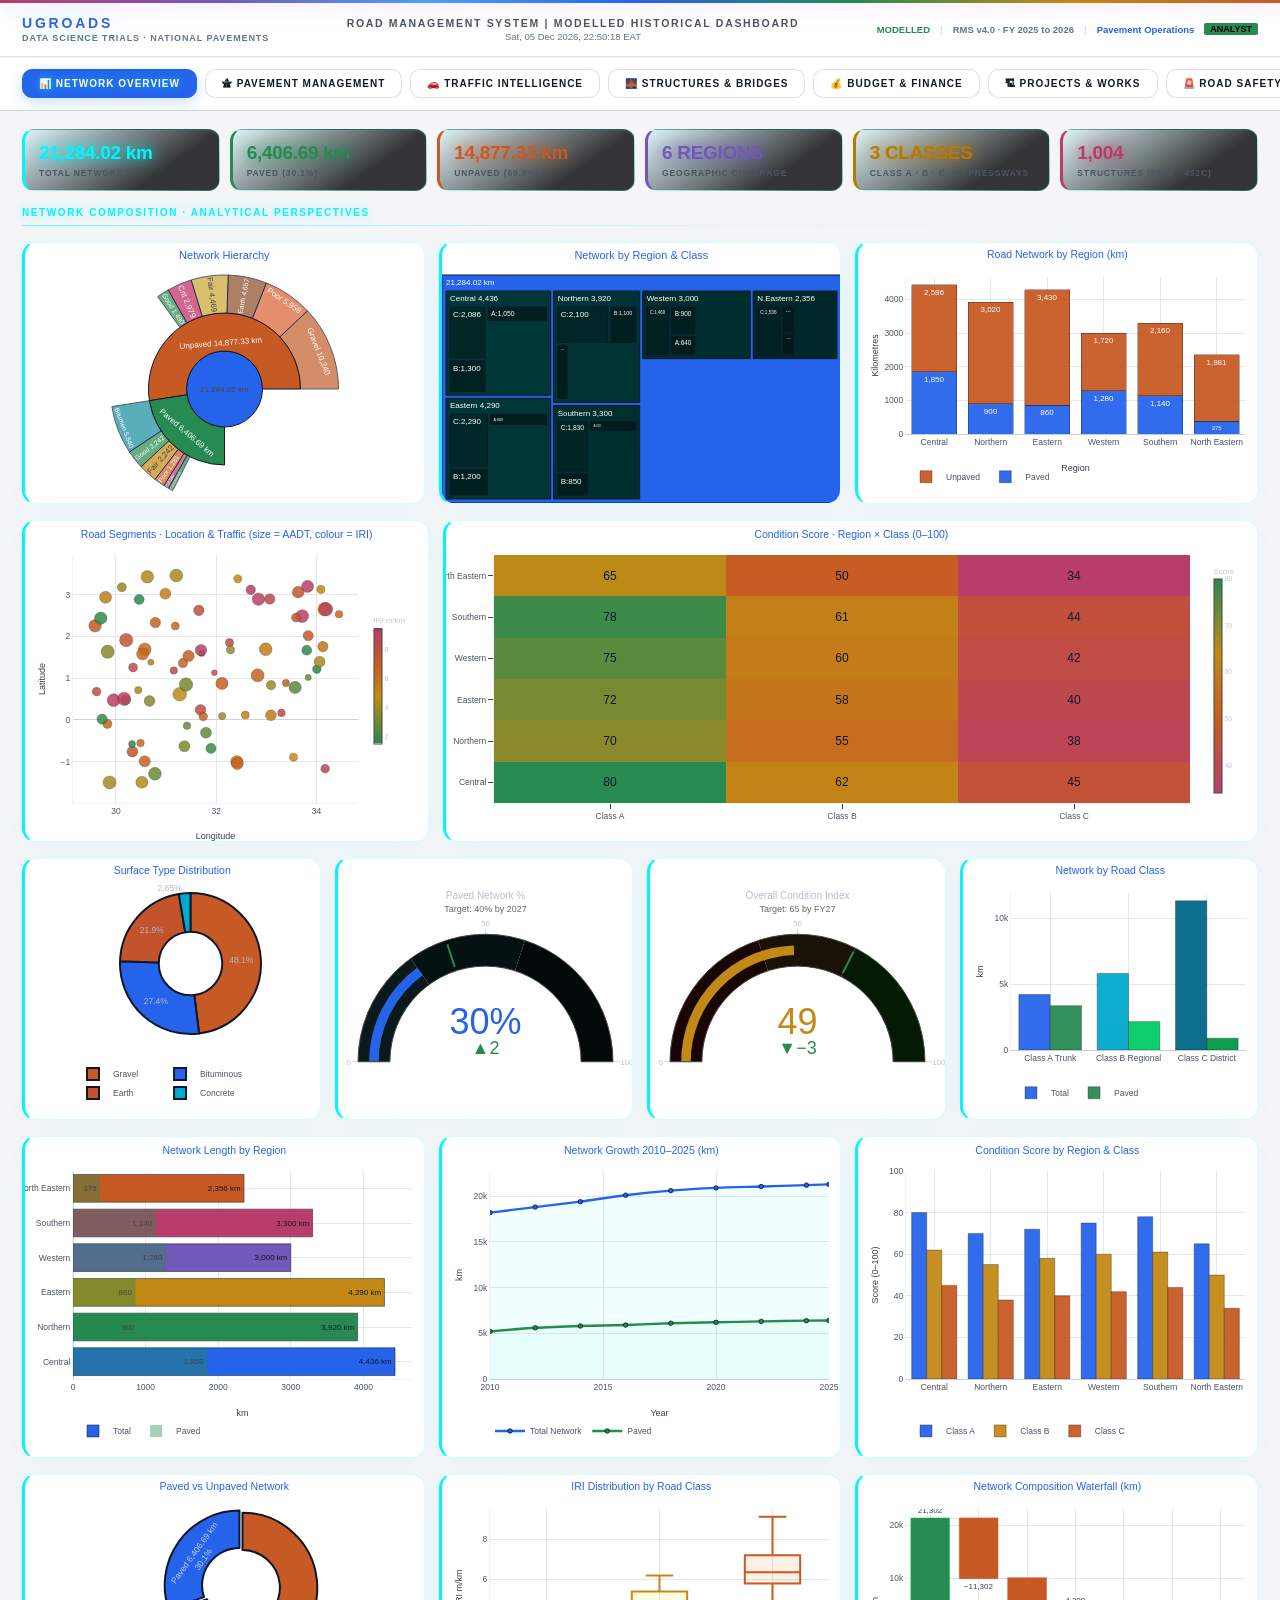
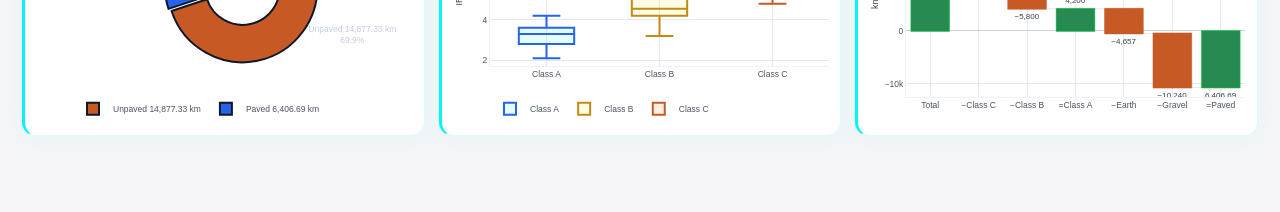
==== commit d80a1a3d: "Hide onboarding tooltip and align 6th KPI card (20261117-master-v94)" ====
--- a/dashboard.html
+++ b/dashboard.html
@@ -154,7 +154,7 @@
 @media (max-width:1200px){.kpi-strip{grid-template-columns:repeat(4,1fr)}.g4{grid-template-columns:1fr 1fr}.g3{grid-template-columns:1fr 1fr}}
 @media (max-width:700px){.kpi-strip{grid-template-columns:repeat(2,1fr)}.g2,.g3,.g4,.g12,.g21,.g13{grid-template-columns:1fr}}
 </style>
-<link rel="stylesheet" href="./apple-system.css?v=20261117-master-v92">
+<link rel="stylesheet" href="./apple-system.css?v=20261117-master-v94">
 </head>
 <body>
 <div class="rainbow"></div>
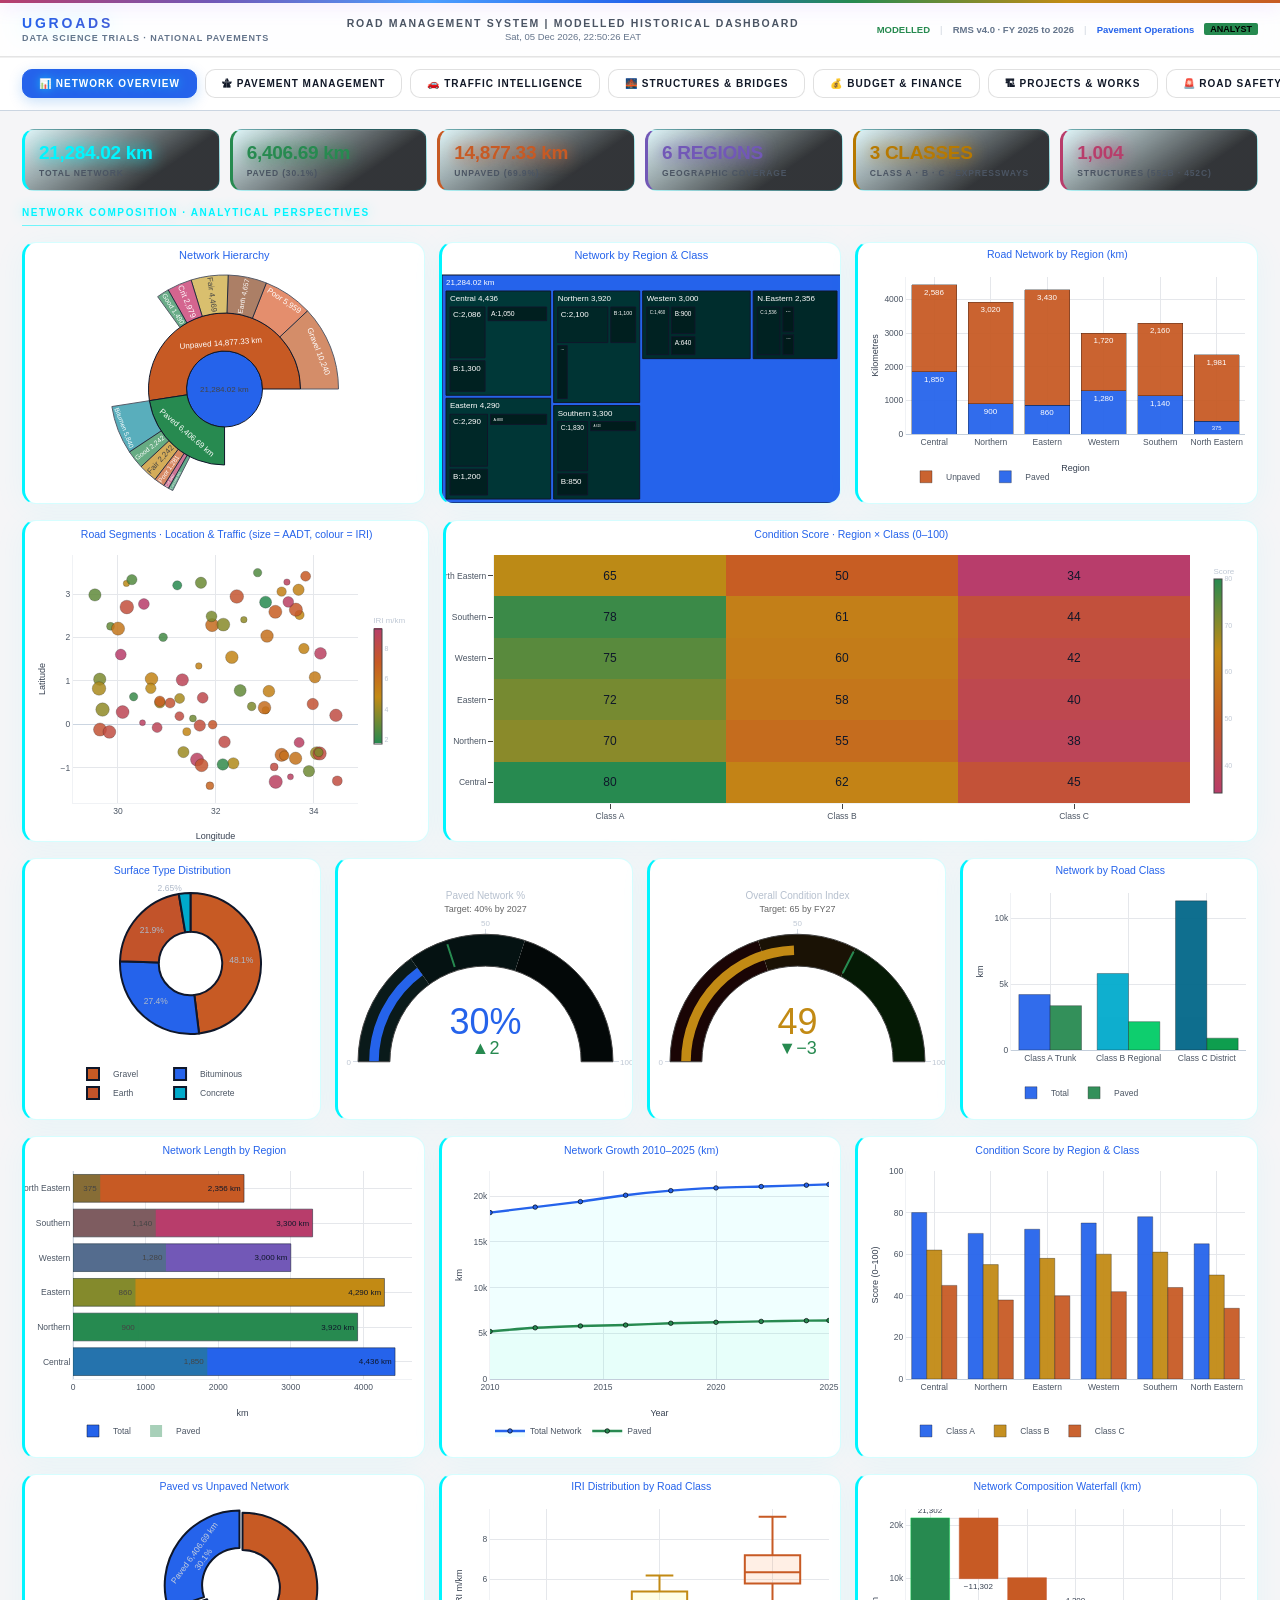
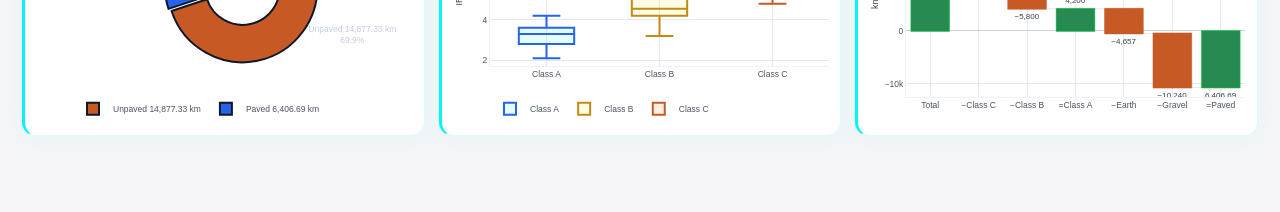
==== commit 799d32e6: "Fix NPMS stat counter, statutory condition figures, UK date and decoded inventory (20261117-master-v" ====
--- a/dashboard.html
+++ b/dashboard.html
@@ -154,7 +154,7 @@
 @media (max-width:1200px){.kpi-strip{grid-template-columns:repeat(4,1fr)}.g4{grid-template-columns:1fr 1fr}.g3{grid-template-columns:1fr 1fr}}
 @media (max-width:700px){.kpi-strip{grid-template-columns:repeat(2,1fr)}.g2,.g3,.g4,.g12,.g21,.g13{grid-template-columns:1fr}}
 </style>
-<link rel="stylesheet" href="./apple-system.css?v=20261117-master-v94">
+<link rel="stylesheet" href="./apple-system.css?v=20261117-master-v96">
 </head>
 <body>
 <div class="rainbow"></div>
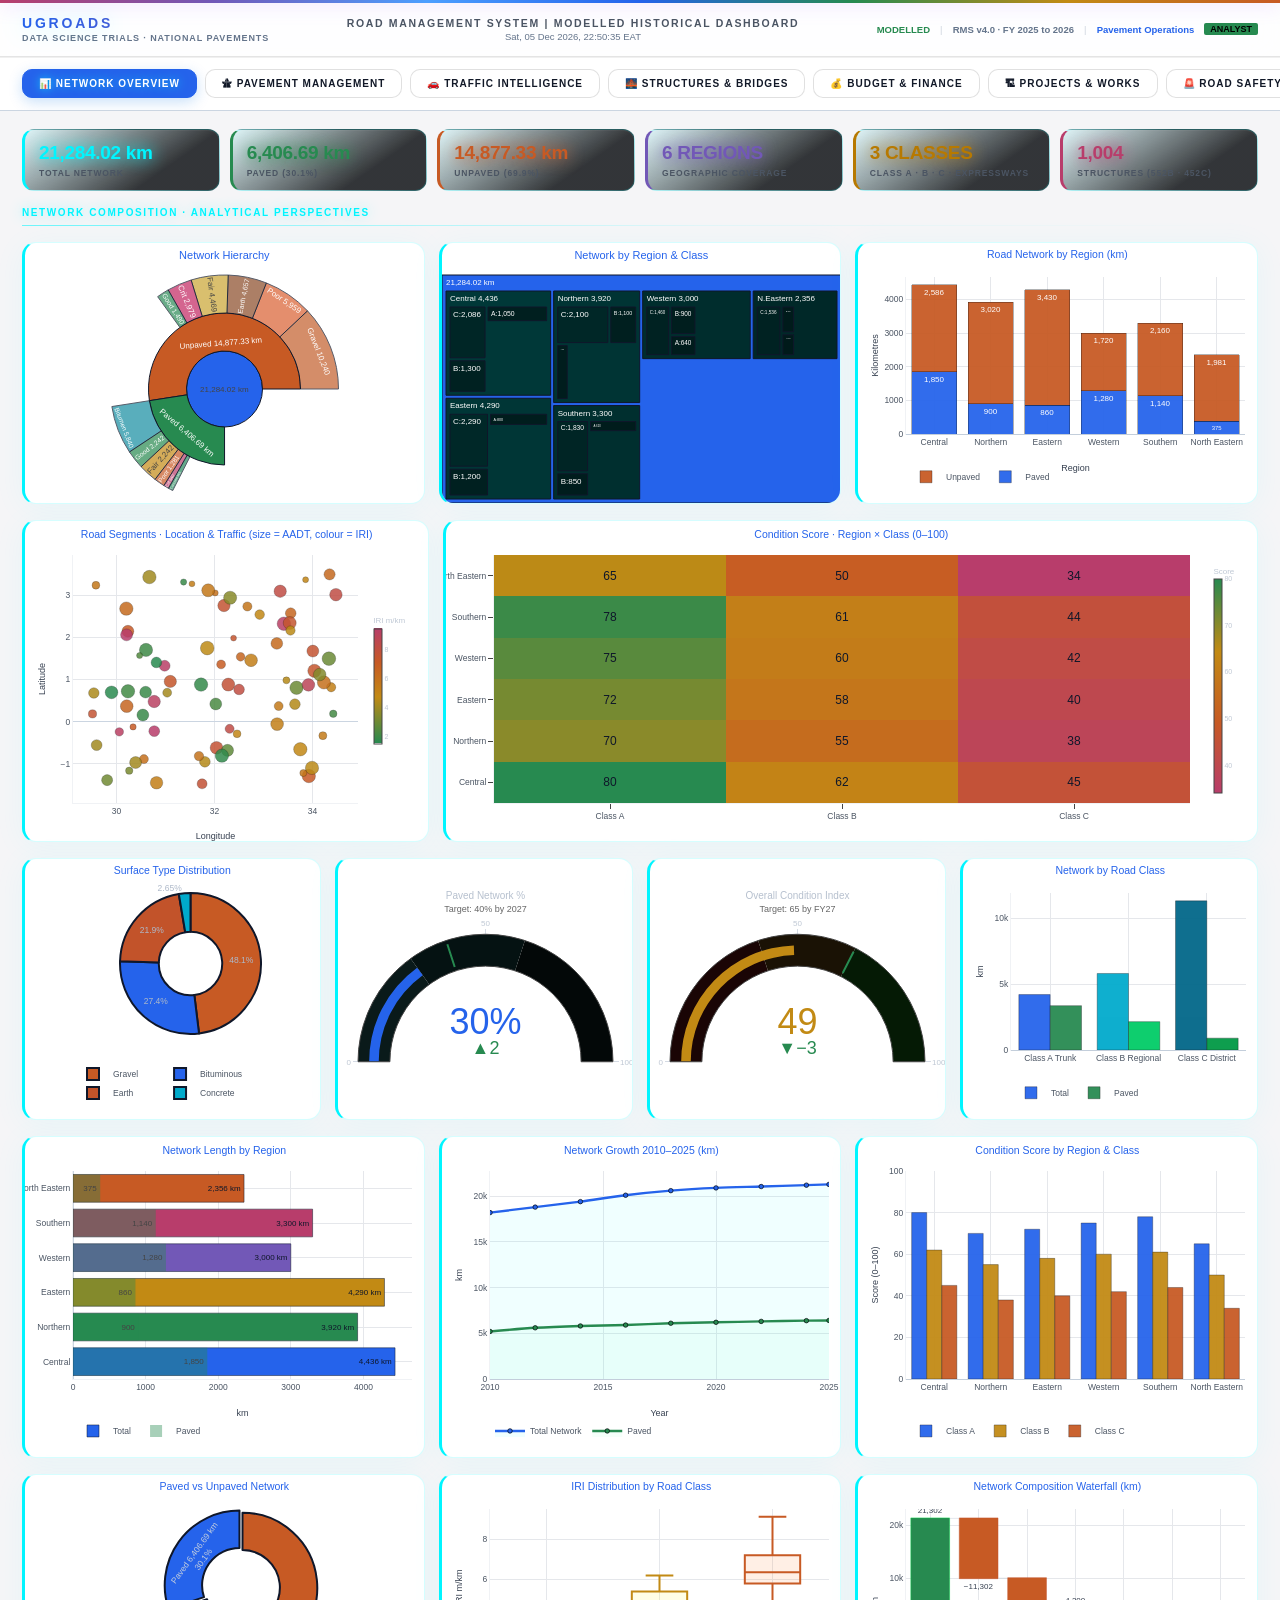
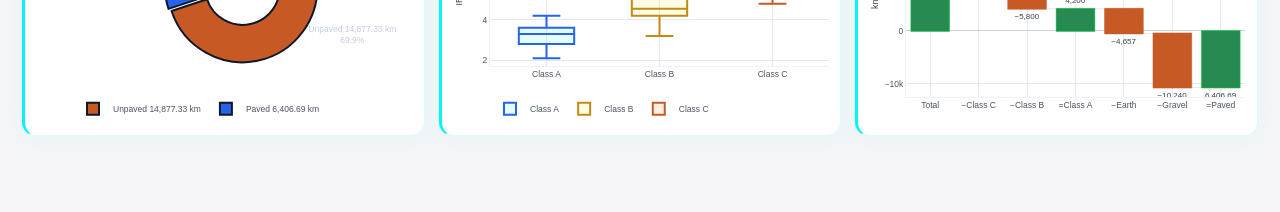
==== commit d1900eb0: "Disable Recharts rAF animation delay for instant chart rendering (20261117-master-v97)" ====
--- a/dashboard.html
+++ b/dashboard.html
@@ -154,7 +154,7 @@
 @media (max-width:1200px){.kpi-strip{grid-template-columns:repeat(4,1fr)}.g4{grid-template-columns:1fr 1fr}.g3{grid-template-columns:1fr 1fr}}
 @media (max-width:700px){.kpi-strip{grid-template-columns:repeat(2,1fr)}.g2,.g3,.g4,.g12,.g21,.g13{grid-template-columns:1fr}}
 </style>
-<link rel="stylesheet" href="./apple-system.css?v=20261117-master-v96">
+<link rel="stylesheet" href="./apple-system.css?v=20261117-master-v97">
 </head>
 <body>
 <div class="rainbow"></div>
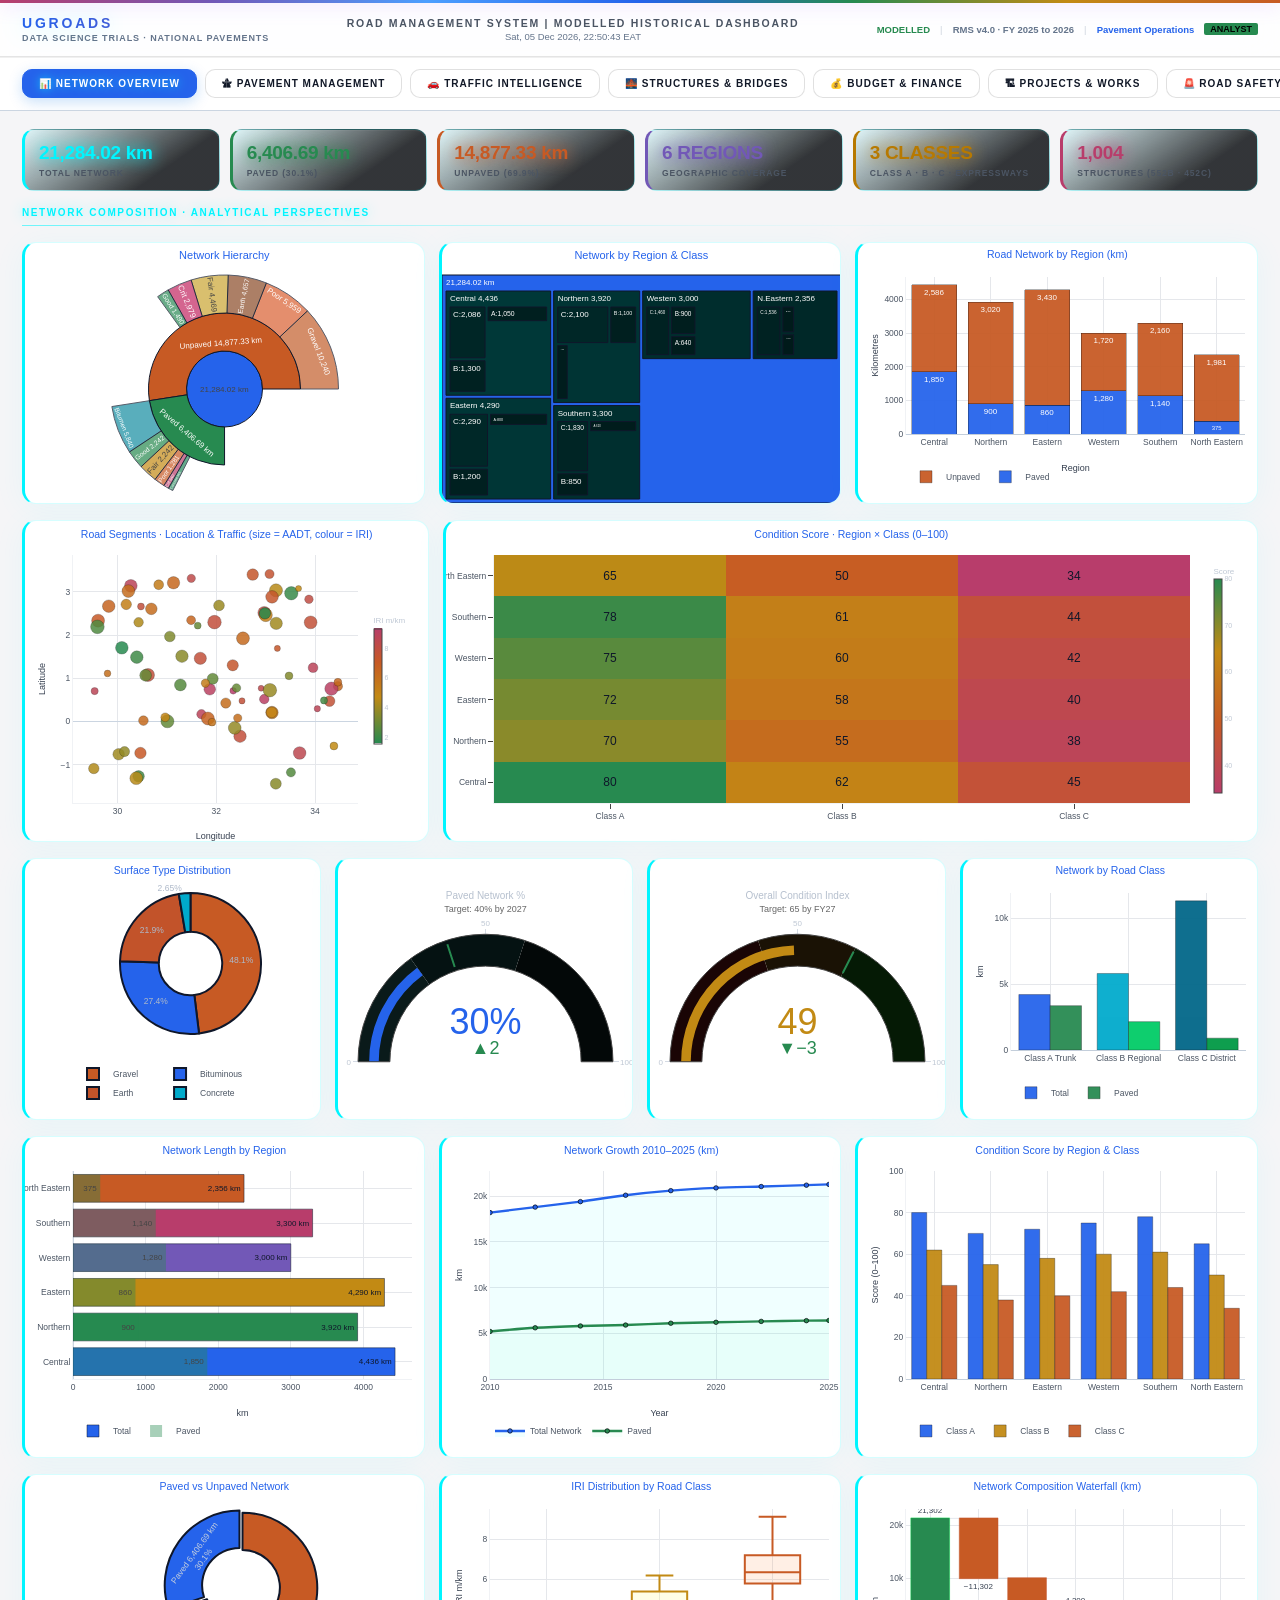
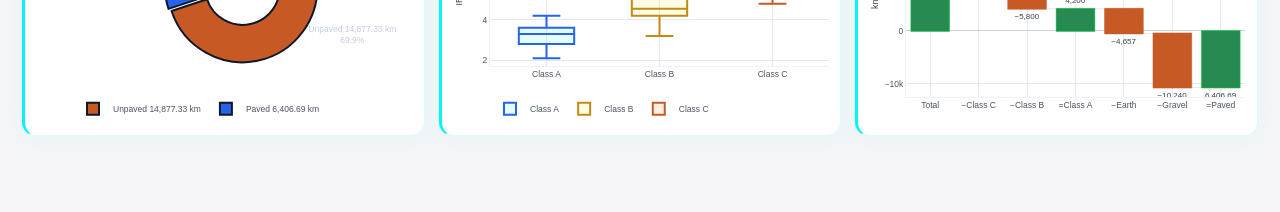
==== commit 6b116059: "v111: Remove wide margins across all containers for full-width layout" ====
--- a/dashboard.html
+++ b/dashboard.html
@@ -151,10 +151,24 @@
 body.embedded .tabs{padding-top:14px}
 
 /* ── RESPONSIVE ── */
-@media (max-width:1200px){.kpi-strip{grid-template-columns:repeat(4,1fr)}.g4{grid-template-columns:1fr 1fr}.g3{grid-template-columns:1fr 1fr}}
+@media (max-width: 100%){.kpi-strip{grid-template-columns:repeat(4,1fr)}.g4{grid-template-columns:1fr 1fr}.g3{grid-template-columns:1fr 1fr}}
 @media (max-width:700px){.kpi-strip{grid-template-columns:repeat(2,1fr)}.g2,.g3,.g4,.g12,.g21,.g13{grid-template-columns:1fr}}
 </style>
-<link rel="stylesheet" href="./apple-system.css?v=20261117-master-v97">
+<link rel="stylesheet" href="./apple-system.css?v=20261118-v111">
+<style>
+/* v111: No wide margins - full-width responsive layout */
+body > .container, body > .wrapper, body > main, .page-shell, .app-container,
+.main-content, .content-wrapper, .hero-inner, .portal-shell, .explorer-shell,
+.shell, .layout-container, #app > .container, #root > div > main {
+  max-width: 100% !important;
+  width: 100% !important;
+  margin-left: 0 !important;
+  margin-right: 0 !important;
+  padding-left: 16px !important;
+  padding-right: 16px !important;
+  box-sizing: border-box !important;
+}
+</style>
 </head>
 <body>
 <div class="rainbow"></div>
--- a/apple-system.css
+++ b/apple-system.css
@@ -743,3 +743,16 @@
   border-color: #E2E8F0 !important;
   box-shadow: 0 1px 3px rgba(15, 23, 42, 0.06) !important;
 }
+
+/* v111: No wide margins - full-width responsive layout */
+body > .container, body > .wrapper, body > main, .page-shell, .app-container,
+.main-content, .content-wrapper, .hero-inner, .portal-shell, .explorer-shell,
+.shell, .layout-container, #app > .container, #root > div > main {
+  max-width: 100% !important;
+  width: 100% !important;
+  margin-left: 0 !important;
+  margin-right: 0 !important;
+  padding-left: 16px !important;
+  padding-right: 16px !important;
+  box-sizing: border-box !important;
+}
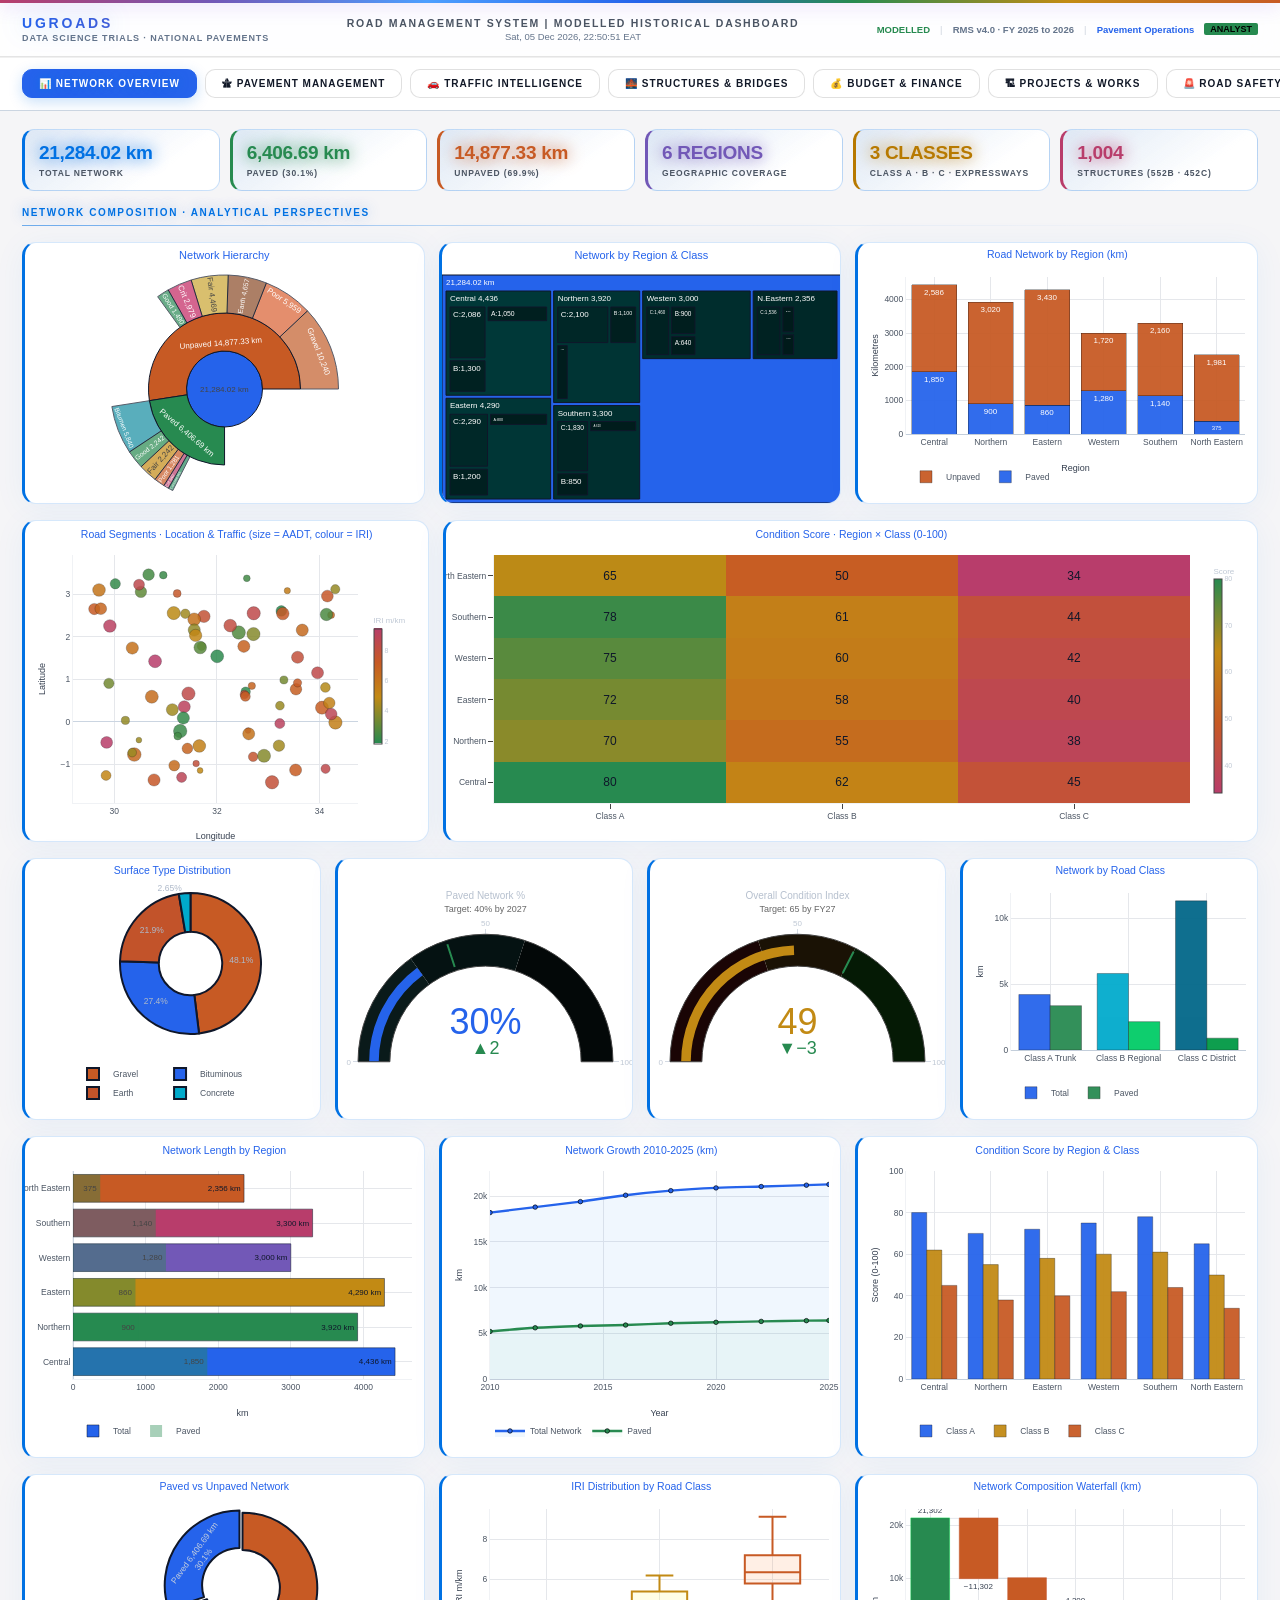
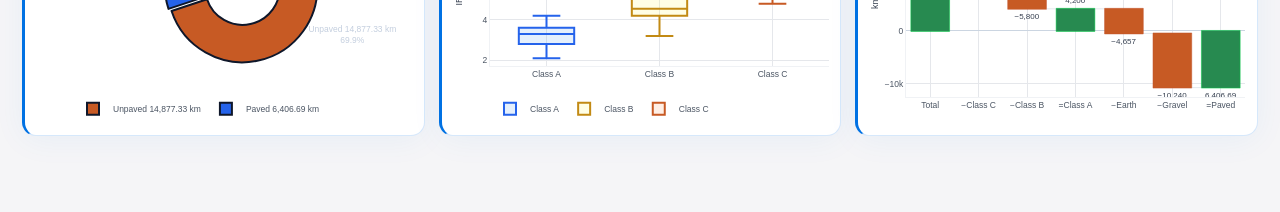
==== commit 84753d93: "v121: Apple HIG light theme, Esri World Imagery + Hybrid Labels, remove RBAC/auth/personal names/loc" ====
--- a/dashboard.html
+++ b/dashboard.html
@@ -11,8 +11,8 @@
 :root{
   --c:#2563eb;--g:#278a50;--y:#c28a14;--o:#c75a24;--p:#b83d6b;--r:#b83d6b;
   --pu:#7258b7;--t:#168a72;--b:#4d9fff;
-  --ink:#111827;--slate:#4b5563;--slate-dim:#64748b;
-  --void:#f4f6f8;--bd:#cbd5e1;
+  --ink:#0F172A;--slate:#4b5563;--slate-dim:#64748b;
+  --void:#F5F5F7;--bd:#E2E8F0;
 }
 html{scroll-behavior:smooth}
 body{
@@ -29,36 +29,36 @@
 /* ── Rainbow signature bar (Network Story) ── */
 .rainbow{position:sticky;top:0;z-index:120;height:3px;
   background:linear-gradient(90deg,#b83d6b,#7258b7,#4d9fff,#2563eb,#278a50,#c28a14,#c75a24);
-  box-shadow:0 0 18px rgba(185,103,255,.5)}
-
-/* ── TOPBAR — glass ── */
+  box-shadow:0 0 18px rgba(124,58,237,.5)}
+
+/* ── TOPBAR - glass ── */
 .topbar{background:rgba(255,255,255,.94);backdrop-filter:blur(14px);-webkit-backdrop-filter:blur(14px);
   border-bottom:1px solid #cbd5e1;padding:12px 22px;
   display:flex;align-items:center;gap:16px;position:sticky;top:3px;z-index:100}
 .logo{display:flex;align-items:center;gap:12px}
-.logo img{height:34px;object-fit:contain;filter:drop-shadow(0 0 10px rgba(0,245,255,.25))}
+.logo img{height:34px;object-fit:contain;filter:drop-shadow(0 0 10px rgba(0,113,227,.25))}
 .logo-txt{line-height:1.25}
 .logo-txt .t1{font-size:14px;font-weight:900;letter-spacing:.2em;
   background:linear-gradient(90deg,#2563eb,#7258b7);-webkit-background-clip:text;background-clip:text;
   -webkit-text-fill-color:transparent;color:transparent;
-  filter:drop-shadow(0 0 12px rgba(0,245,255,.35))}
+  filter:drop-shadow(0 0 12px rgba(0,113,227,.35))}
 .logo-txt .t2{color:var(--slate-dim);font-size:9px;letter-spacing:.1em;text-transform:uppercase;font-weight:600}
 .topbar-mid{flex:1;text-align:center}
 .topbar-mid .sys{color:var(--slate);font-size:10.5px;font-weight:800;letter-spacing:.16em}
 .topbar-mid .ts{color:var(--slate-dim);font-size:9.5px;margin-top:2px;font-variant-numeric:tabular-nums}
 .topbar-right{display:flex;align-items:center;gap:10px;font-size:9.5px;color:var(--slate-dim);font-weight:600}
 .live-dot{width:7px;height:7px;border-radius:50%;background:var(--g);animation:pulse 1.5s infinite}
-@keyframes pulse{0%,100%{box-shadow:0 0 0 0 rgba(0,255,136,.6)}50%{box-shadow:0 0 0 6px rgba(0,255,136,0)}}
-
-/* ── KPI STRIP — glow tiles ── */
+@keyframes pulse{0%,100%{box-shadow:0 0 0 0 rgba(22,163,74,.6)}50%{box-shadow:0 0 0 6px rgba(22,163,74,0)}}
+
+/* ── KPI STRIP - glow tiles ── */
 .kpi-strip{display:grid;grid-template-columns:repeat(8,1fr);gap:10px;padding:14px 22px;
   border-bottom:1px solid rgba(255,255,255,.05)}
 .kpi-card{position:relative;background:#fff;
   border:1px solid #d5dbe3;border-radius:14px;padding:12px 14px;cursor:default;
   box-shadow:inset 0 1px 0 rgba(255,255,255,.04);
   transition:transform .25s,box-shadow .25s,border-color .25s}
-.kpi-card:hover{transform:translateY(-2px);border-color:rgba(0,245,255,.35);
-  box-shadow:0 0 28px rgba(0,245,255,.12),inset 0 1px 0 rgba(255,255,255,.05)}
+.kpi-card:hover{transform:translateY(-2px);border-color:rgba(0,113,227,.35);
+  box-shadow:0 0 28px rgba(0,113,227,.12),inset 0 1px 0 rgba(255,255,255,.05)}
 .kpi-card .lbl{color:var(--slate);font-size:8.5px;font-weight:700;letter-spacing:.12em;text-transform:uppercase;margin-bottom:6px}
 .kpi-card .val{font-size:21px;font-weight:900;letter-spacing:-.5px;line-height:1;
   font-variant-numeric:tabular-nums;text-shadow:0 0 18px currentColor}
@@ -66,31 +66,31 @@
 .kpi-card .chg{font-size:8.5px;margin-top:2px;font-weight:700}
 .chg.up{color:var(--g)}.chg.down{color:var(--r)}.chg.warn{color:var(--y)}
 
-/* ── TABS — neon pill chips, per-tab accent ── */
+/* ── TABS - neon pill chips, per-tab accent ── */
 .tabs{display:flex;gap:8px;padding:12px 22px;background:#fff;
   border-bottom:1px solid #cbd5e1;overflow-x:auto}
 .tab-btn{--acc:148,163,184;padding:8px 16px;font-size:10px;font-weight:800;letter-spacing:.1em;
-  text-transform:uppercase;color:rgba(148,163,184,.6);
+  text-transform:uppercase;color:#475569;
   border:1px solid rgba(255,255,255,.08);background:rgba(255,255,255,.03);
   border-radius:10px;cursor:pointer;white-space:nowrap;font-family:inherit;transition:all .2s}
 .tab-btn:hover{color:rgb(var(--acc));border-color:rgba(var(--acc),.4);background:rgba(var(--acc),.07)}
 .tab-btn.active{color:rgb(var(--acc));border-color:rgba(var(--acc),.55);background:rgba(var(--acc),.12);
   box-shadow:0 0 22px rgba(var(--acc),.22),inset 0 1px 0 rgba(255,255,255,.06);
   text-shadow:0 0 10px rgba(var(--acc),.6)}
-.tab-btn:nth-child(1){--acc:0,245,255}
-.tab-btn:nth-child(2){--acc:0,255,136}
-.tab-btn:nth-child(3){--acc:255,210,63}
-.tab-btn:nth-child(4){--acc:185,103,255}
-.tab-btn:nth-child(5){--acc:255,107,53}
-.tab-btn:nth-child(6){--acc:0,212,170}
-.tab-btn:nth-child(7){--acc:255,45,120}
-
-/* ── TAB PANELS — accent inheritance ── */
+.tab-btn:nth-child(1){--acc:0,113,227}
+.tab-btn:nth-child(2){--acc:22,163,74}
+.tab-btn:nth-child(3){--acc:217,119,6}
+.tab-btn:nth-child(4){--acc:124,58,237}
+.tab-btn:nth-child(5){--acc:220,38,38}
+.tab-btn:nth-child(6){--acc:13,148,136}
+.tab-btn:nth-child(7){--acc:190,24,93}
+
+/* ── TAB PANELS - accent inheritance ── */
 .tab-panel{display:none;padding:18px 22px 60px;animation:fadein .4s ease}
 .tab-panel.active{display:block}
 @keyframes fadein{from{opacity:0;transform:translateY(8px)}to{opacity:1;transform:translateY(0)}}
-#tab1{--acc:0,245,255}#tab2{--acc:0,255,136}#tab3{--acc:255,210,63}#tab4{--acc:185,103,255}
-#tab5{--acc:255,107,53}#tab6{--acc:0,212,170}#tab7{--acc:255,45,120}
+#tab1{--acc:0,113,227}#tab2{--acc:22,163,74}#tab3{--acc:217,119,6}#tab4{--acc:124,58,237}
+#tab5{--acc:220,38,38}#tab6{--acc:13,148,136}#tab7{--acc:190,24,93}
 
 .section-hdr{position:relative;color:rgb(var(--acc));font-size:10px;font-weight:900;
   letter-spacing:.16em;text-transform:uppercase;margin:6px 0 16px;padding-bottom:8px;
@@ -98,7 +98,7 @@
 .section-hdr::after{content:'';position:absolute;left:0;bottom:0;height:1px;width:100%;
   background:linear-gradient(90deg,rgba(var(--acc),.55),rgba(var(--acc),.08) 55%,transparent)}
 
-/* ── CHART GRID + PANELS — Network Story cards ── */
+/* ── CHART GRID + PANELS - Network Story cards ── */
 .chart-grid{display:grid;gap:14px;margin-bottom:16px}
 .g2{grid-template-columns:1fr 1fr}
 .g3{grid-template-columns:1fr 1fr 1fr}
@@ -115,15 +115,15 @@
 .chart-box:hover{transform:translateY(-3px) scale(1.004);border-color:rgba(var(--acc),.5);
   box-shadow:0 0 42px rgba(var(--acc),.18),0 14px 44px rgba(0,0,0,.55),inset 0 1px 0 rgba(255,255,255,.05)}
 .chart-box .ch-lbl{position:absolute;top:0;left:0;right:0;
-  background:linear-gradient(180deg,rgba(2,5,8,.92),transparent);padding:6px 12px 14px;z-index:1;pointer-events:none}
+  background:linear-gradient(180deg,rgba(255,255,255,0.95),transparent);padding:6px 12px 14px;z-index:1;pointer-events:none}
 .chart-box .ch-lbl span{color:rgb(var(--acc));font-size:9.5px;font-weight:800;letter-spacing:.08em}
 .chart-box .ch-lbl small{color:var(--slate-dim);font-size:8.5px;margin-left:6px}
 
 .chart-h1{height:200px}.chart-h2{height:260px}.chart-h3{height:320px}.chart-h4{height:400px}.chart-h5{height:480px}
 
-/* ── STAT ROW — asset cards ── */
+/* ── STAT ROW - asset cards ── */
 .stat-row{display:grid;grid-template-columns:repeat(auto-fit,minmax(150px,1fr));gap:10px;margin-bottom:16px}
-.stat-mini{background:linear-gradient(145deg,rgba(var(--acc),.09) 0%,rgba(2,5,8,.8) 70%);
+.stat-mini{background:linear-gradient(145deg,rgba(var(--acc),.09) 0%,rgba(255,255,255,0.96) 70%);
   border:1px solid rgba(var(--acc),.2);border-left:3px solid rgb(var(--acc));
   border-radius:12px;padding:12px 14px;box-shadow:inset 0 1px 0 rgba(255,255,255,.04);
   transition:transform .25s,box-shadow .25s}
@@ -142,9 +142,9 @@
 
 /* ── SCROLLBAR ── */
 ::-webkit-scrollbar{width:6px;height:6px}
-::-webkit-scrollbar-track{background:rgba(6,13,24,.5)}
-::-webkit-scrollbar-thumb{background:rgba(0,245,255,.22);border-radius:3px}
-::-webkit-scrollbar-thumb:hover{background:rgba(0,245,255,.4)}
+::-webkit-scrollbar-track{background:rgba(245,245,247,0.9)}
+::-webkit-scrollbar-thumb{background:rgba(0,113,227,.22);border-radius:3px}
+::-webkit-scrollbar-thumb:hover{background:rgba(0,113,227,.4)}
 
 /* ── EMBEDDED MODE (inside platform iframe: shell already has a header) ── */
 body.embedded .rainbow,body.embedded .topbar{display:none}
@@ -455,7 +455,7 @@
   <div class="chart-grid"><div class="chart-box c3d"><div class="chart-h2" id="c100"></div></div></div>
 </div>
 <script>
-// ── EMBEDDED MODE — hide dashboard chrome when framed by the platform ──
+// ── EMBEDDED MODE - hide dashboard chrome when framed by the platform ──
 try{if(window.self!==window.top)document.body.classList.add('embedded');}catch(e){document.body.classList.add('embedded');}
 
 // ── CLOCK ─────────────────────────────────────────────────────
@@ -524,7 +524,7 @@
 
 // ── NETWORK STORY THEME · CHART LAYOUT TEMPLATE ────────────────
 const CFG={responsive:true,displayModeBar:false};
-// Staggered render queue — one chart per animation frame keeps the page responsive
+// Staggered render queue - one chart per animation frame keeps the page responsive
 let _plotQ=Promise.resolve();
 const NSPLOT=(id,data,layout,cfg)=>{_plotQ=_plotQ.then(()=>{const el=document.getElementById(id);if(!el)return;return Plotly.newPlot(el,data,layout,cfg).then(()=>new Promise(r=>requestAnimationFrame(r)));}).catch(e=>console.error('chart '+id+' failed:',e));return _plotQ;};
  const NSFONT="Arial,sans-serif";
@@ -567,7 +567,7 @@
 }
 
 // ══════════════════════════════════════════════════════════════
-// TAB 1 — NETWORK OVERVIEW (c1–c15)
+// TAB 1 - NETWORK OVERVIEW (c1-c15)
 // ══════════════════════════════════════════════════════════════
 function initT1(){ACC=TABACC[1];
   // c1 Sunburst - full hierarchy
@@ -598,7 +598,7 @@
   ].slice(0,2),
   TL('Road Network by Region (km)',{barmode:'stack',xaxis:{title:{text:'Region',font:{size:9}}},yaxis:{title:{text:'Kilometres',font:{size:9}}}}),CFG);
 
-  // c4 Bubble — road segments: location & traffic (2D)
+  // c4 Bubble - road segments: location & traffic (2D)
   const n=80,lats=[],lngs=[],aadts=[],iri=[],cond=[];
   for(let i=0;i<n;i++){lats.push(-1.5+Math.random()*5);lngs.push(29.5+Math.random()*5);aadts.push(500+Math.random()*18000);iri.push(1.5+Math.random()*8);cond.push(['Good','Fair','Poor','Critical'][Math.floor(Math.random()*4)]);}
   NSPLOT('c4',[{type:'scatter',mode:'markers',x:lngs,y:lats,
@@ -609,13 +609,13 @@
     text:cond,hovertemplate:'Lng: %{x:.2f}<br>Lat: %{y:.2f}<br>IRI: %{marker.color:.1f}<br>%{text}<extra></extra>'}],
     TL('Road Segments · Location & Traffic (size = AADT, colour = IRI)',{xaxis:{title:{text:'Longitude',font:{size:9}}},yaxis:{title:{text:'Latitude',font:{size:9}}}}),CFG);
 
-  // c5 Heatmap — condition score: region × class (2D)
+  // c5 Heatmap - condition score: region × class (2D)
   const z=[[80,62,45],[70,55,38],[72,58,40],[75,60,42],[78,61,44],[65,50,34]];
   NSPLOT('c5',[{type:'heatmap',z,x:['Class A','Class B','Class C'],y:D.regLbl,
     colorscale:[[0,'#b83d6b'],[0.33,'#c75a24'],[0.66,'#c28a14'],[1,'#278a50']],
     text:z,texttemplate:'%{text}',textfont:{size:12,color:'#0F172A'},
     colorbar:{title:'Score',titlefont:{color:'rgba(148,163,184,0.6)',size:8},tickfont:{color:'rgba(148,163,184,0.6)',size:7},thickness:8}}],
-    TL('Condition Score · Region × Class (0–100)'),CFG);
+    TL('Condition Score · Region × Class (0-100)'),CFG);
 
   // c6 Pie - surface type
   NSPLOT('c6',[pie(D.surfKm,D.surfLbl,['#2563eb','#00aacc','#c75a24','#c2532a'])],
@@ -656,15 +656,15 @@
     TL('Network Length by Region',{barmode:'overlay',xaxis:{title:{text:'km',font:{size:9}}}}),CFG);
 
   // c11 Line - network growth
-  NSPLOT('c11',[line(D.netYrs,D.netKm,'Total Network','#2563eb',{fill:'tozeroy',fillcolor:'rgba(0,245,255,0.06)'}),
-    line(D.netYrs,[5200,5600,5800,5900,6100,6200,6300,6380,6405],'Paved','#278a50',{fill:'tozeroy',fillcolor:'rgba(0,255,136,0.04)'})],
-    TL('Network Growth 2010–2025 (km)',{yaxis:{title:{text:'km',font:{size:9}}},xaxis:{title:{text:'Year',font:{size:9}}}}),CFG);
-
-  // c12 Grouped bars — condition score by region & class (2D)
+  NSPLOT('c11',[line(D.netYrs,D.netKm,'Total Network','#2563eb',{fill:'tozeroy',fillcolor:'rgba(0,113,227,0.06)'}),
+    line(D.netYrs,[5200,5600,5800,5900,6100,6200,6300,6380,6405],'Paved','#278a50',{fill:'tozeroy',fillcolor:'rgba(22,163,74,0.04)'})],
+    TL('Network Growth 2010-2025 (km)',{yaxis:{title:{text:'km',font:{size:9}}},xaxis:{title:{text:'Year',font:{size:9}}}}),CFG);
+
+  // c12 Grouped bars - condition score by region & class (2D)
   NSPLOT('c12',[bar(D.regLbl,[80,70,72,75,78,65],'Class A','#2563eb'),
     bar(D.regLbl,[62,55,58,60,61,50],'Class B','#c28a14'),
     bar(D.regLbl,[45,38,40,42,44,34],'Class C','#c75a24')],
-    TL('Condition Score by Region & Class',{barmode:'group',yaxis:{title:{text:'Score (0–100)',font:{size:9}},range:[0,100]}}),CFG);
+    TL('Condition Score by Region & Class',{barmode:'group',yaxis:{title:{text:'Score (0-100)',font:{size:9}},range:[0,100]}}),CFG);
 
   // c13 Pie - paved vs unpaved split
   NSPLOT('c13',[{type:'pie',values:[6406.69,14877.33],labels:['Paved 6,406.69 km','Unpaved 14,877.33 km'],
@@ -675,7 +675,7 @@
 
   // c14 Box plot - IRI distribution by class
   NSPLOT('c14',[
-    {type:'box',name:'Class A',y:[2.1,2.4,2.8,3.2,3.3,3.3,3.4,3.6,3.8,4.2],marker:{color:'#2563eb'},line:{color:'#2563eb'},fillcolor:'rgba(0,245,255,0.1)'},
+    {type:'box',name:'Class A',y:[2.1,2.4,2.8,3.2,3.3,3.3,3.4,3.6,3.8,4.2],marker:{color:'#2563eb'},line:{color:'#2563eb'},fillcolor:'rgba(0,113,227,0.1)'},
     {type:'box',name:'Class B',y:[3.2,3.8,4.2,4.4,4.5,4.6,5.0,5.4,5.8,6.2],marker:{color:'#c28a14'},line:{color:'#c28a14'},fillcolor:'rgba(255,238,0,0.1)'},
     {type:'box',name:'Class C',y:[4.8,5.2,5.8,6.2,6.3,6.4,6.8,7.2,7.8,9.1],marker:{color:'#c75a24'},line:{color:'#c75a24'},fillcolor:'rgba(255,102,0,0.1)'}],
     TL('IRI Distribution by Road Class',{yaxis:{title:{text:'IRI m/km',font:{size:9}}}}),CFG);
@@ -695,7 +695,7 @@
 </script>
 <script>
 // ══════════════════════════════════════════════════════════════
-// TAB 2 — PAVEMENT MANAGEMENT (c16–c30)
+// TAB 2 - PAVEMENT MANAGEMENT (c16-c30)
 // ══════════════════════════════════════════════════════════════
 function initT2(){ACC=TABACC[2];
   // c16 Donut - paved condition
@@ -734,7 +734,7 @@
     bar(D.regLbl,reg_crit,'Critical','#b83d6b',{text:reg_crit,textposition:'inside',textfont:{size:8}})],
     TL('Condition by Region (km)',{barmode:'stack',yaxis:{title:{text:'km',font:{size:9}}}}),CFG);
 
-  // c21 Bubble — segment age vs IRI (size = AADT) (2D)
+  // c21 Bubble - segment age vs IRI (size = AADT) (2D)
   const ns=70,xiri=[],yage=[],zaadt=[],cols=[];
   for(let i=0;i<ns;i++){const v=Math.random();xiri.push(1+v*8);yage.push(Math.random()*30);zaadt.push(200+Math.random()*10000);cols.push(v<0.35?'#278a50':v<0.7?'#c28a14':v<0.9?'#c75a24':'#b83d6b');}
   NSPLOT('c21',[{type:'scatter',mode:'markers',x:yage,y:xiri,
@@ -744,10 +744,10 @@
 
   // c22 Multi-line IRI trend
   NSPLOT('c22',[
-    line(D.iriYrs,D.iriA,'Class A Trunk','#2563eb',{fill:'tozeroy',fillcolor:'rgba(0,245,255,0.04)'}),
+    line(D.iriYrs,D.iriA,'Class A Trunk','#2563eb',{fill:'tozeroy',fillcolor:'rgba(0,113,227,0.04)'}),
     line(D.iriYrs,D.iriB,'Class B Regional','#c28a14',{fill:'tozeroy',fillcolor:'rgba(255,238,0,0.04)'}),
     line(D.iriYrs,D.iriC,'Class C District','#c75a24',{fill:'tozeroy',fillcolor:'rgba(255,102,0,0.04)'})],
-    TL('IRI Trend by Road Class 2020–2025',{yaxis:{title:{text:'IRI (m/km)',font:{size:9}},range:[0,10]},xaxis:{title:{text:'Year',font:{size:9}}}}),CFG);
+    TL('IRI Trend by Road Class 2020-2025',{yaxis:{title:{text:'IRI (m/km)',font:{size:9}},range:[0,10]},xaxis:{title:{text:'Year',font:{size:9}}}}),CFG);
 
   // c23 Heatmap - IRI by region × year
   NSPLOT('c23',[{type:'heatmap',
@@ -776,7 +776,7 @@
   // c26 Stacked area - condition evolution
   const yrs=[2020,2021,2022,2023,2024,2025];
   NSPLOT('c26',[
-    line(yrs,[39,38,37,36,36,35],'Good %','#278a50',{fill:'tozeroy',fillcolor:'rgba(0,255,136,0.15)',mode:'lines'}),
+    line(yrs,[39,38,37,36,36,35],'Good %','#278a50',{fill:'tozeroy',fillcolor:'rgba(22,163,74,0.15)',mode:'lines'}),
     line(yrs,[34,34,35,35,35,35],'Fair %','#c28a14',{fill:'tozeroy',fillcolor:'rgba(255,238,0,0.1)',mode:'lines'}),
     line(yrs,[18,19,19,20,20,20],'Poor %','#c75a24',{fill:'tozeroy',fillcolor:'rgba(255,102,0,0.1)',mode:'lines'}),
     line(yrs,[9,9,9,9,9,10],'Critical %','#b83d6b',{fill:'tozeroy',fillcolor:'rgba(255,0,64,0.1)',mode:'lines'})],
@@ -788,7 +788,7 @@
     text:D.costPerKm.map(v=>v.toLocaleString()),textposition:'outside',textfont:{size:8}}],
     TL('Cost per km by Treatment (mn UGX)',{yaxis:{title:{text:'mn UGX/km',font:{size:9}}}}),CFG);
 
-  // c28 Heatmap — IRI by region × treatment (2D)
+  // c28 Heatmap - IRI by region × treatment (2D)
   const iriSurf=D.regLbl.map((_,i)=>D.treatLbl.map((_,j)=>+(2+i*1.2+j*1.8+Math.random()*0.5).toFixed(1)));
   NSPLOT('c28',[{type:'heatmap',z:iriSurf,x:D.treatLbl,y:D.regLbl,
     colorscale:[[0,'#278a50'],[0.5,'#c28a14'],[1,'#b83d6b']],
@@ -798,10 +798,10 @@
 
   // c29 Violin - PCR by region
   NSPLOT('c29',[
-    {type:'violin',name:'Central',y:[72,68,75,80,55,62,48,85,71,66,78,58],marker:{color:'#2563eb'},fillcolor:'rgba(0,245,255,0.15)',line:{color:'#2563eb',width:1.5},box:{visible:true},meanline:{visible:true}},
+    {type:'violin',name:'Central',y:[72,68,75,80,55,62,48,85,71,66,78,58],marker:{color:'#2563eb'},fillcolor:'rgba(0,113,227,0.15)',line:{color:'#2563eb',width:1.5},box:{visible:true},meanline:{visible:true}},
     {type:'violin',name:'Northern',y:[55,48,62,58,45,70,52,40,65,50,47,60],marker:{color:'#c28a14'},fillcolor:'rgba(255,238,0,0.1)',line:{color:'#c28a14',width:1.5},box:{visible:true},meanline:{visible:true}},
-    {type:'violin',name:'Eastern',y:[60,65,58,70,55,75,68,62,72,48,55,80],marker:{color:'#278a50'},fillcolor:'rgba(0,255,136,0.1)',line:{color:'#278a50',width:1.5},box:{visible:true},meanline:{visible:true}},
-    {type:'violin',name:'Western',y:[58,64,70,75,60,68,55,72,65,58,62,78],marker:{color:'#7258b7'},fillcolor:'rgba(185,103,255,0.1)',line:{color:'#7258b7',width:1.5},box:{visible:true},meanline:{visible:true}},
+    {type:'violin',name:'Eastern',y:[60,65,58,70,55,75,68,62,72,48,55,80],marker:{color:'#278a50'},fillcolor:'rgba(22,163,74,0.1)',line:{color:'#278a50',width:1.5},box:{visible:true},meanline:{visible:true}},
+    {type:'violin',name:'Western',y:[58,64,70,75,60,68,55,72,65,58,62,78],marker:{color:'#7258b7'},fillcolor:'rgba(124,58,237,0.1)',line:{color:'#7258b7',width:1.5},box:{visible:true},meanline:{visible:true}},
     {type:'violin',name:'Southern',y:[75,80,68,85,72,78,66,82,74,70,76,84],marker:{color:'#b83d6b'},fillcolor:'rgba(255,45,120,0.1)',line:{color:'#b83d6b',width:1.5},box:{visible:true},meanline:{visible:true}},
     {type:'violin',name:'North Eastern',y:[52,45,58,50,42,62,48,38,56,44,46,54],marker:{color:'#c75a24'},fillcolor:'rgba(255,107,53,0.1)',line:{color:'#c75a24',width:1.5},box:{visible:true},meanline:{visible:true}}],
     TL('Pavement Condition Rating Distribution by Region',{yaxis:{title:{text:'PCR Score 0-100',font:{size:9}}},violinmode:'group'}),CFG);
@@ -816,7 +816,7 @@
 </script>
 <script>
 // ══════════════════════════════════════════════════════════════
-// TAB 3 — TRAFFIC (c31–c45)
+// TAB 3 - TRAFFIC (c31-c45)
 // ══════════════════════════════════════════════════════════════
 function initT3(){ACC=TABACC[3];
   // c31 Horizontal bar - AADT by corridor
@@ -829,14 +829,14 @@
   // c32 Line - AADT trend national
   NSPLOT('c32',[line([2016,2017,2018,2019,2020,2021,2022,2023,2024,2025],[2890,3006,3126,3251,3141,3267,3397,3533,3675,3847],'National Avg AADT','#c28a14',{fill:'tozeroy',fillcolor:'rgba(255,238,0,0.06)'}),
     line([2016,2017,2018,2019,2020,2021,2022,2023,2024,2025],[14200,14800,15400,16100,15200,16000,16800,17400,18000,18400],'Kla-Entebbe','#b83d6b',{yaxis:'y2'})],
-    TL('National AADT Trend 2016–2025',{yaxis:{title:{text:'Avg AADT',font:{size:9}}},
+    TL('National AADT Trend 2016-2025',{yaxis:{title:{text:'Avg AADT',font:{size:9}}},
     yaxis2:{title:{text:'Kla-Entebbe AADT',font:{size:9}},overlaying:'y',side:'right',tickfont:{color:'#b83d6b',size:8}},xaxis:{title:{text:'Year',font:{size:9}}}}),CFG);
 
   // c33 Vehicle composition donut
   NSPLOT('c33',[pie(D.vehComp,D.vehLbl,['#2563eb','#278a50','#c28a14','#c75a24','#7258b7','rgba(148,163,184,0.7)'])],
     TL('Vehicle Class Composition (% AADT)'),CFG);
 
-  // c34 Bubble map — ATC stations: location & volume (2D)
+  // c34 Bubble map - ATC stations: location & volume (2D)
   const stLat=[0.42,0.85,1.62,2.78,3.02,0.31,-0.33,-0.61,-0.54,0.33,0.44,0.61,0.70,0.30,0.06,-0.36,-1.25,-0.62,0.94,0.62,3.60,-1.24,1.43,0.65,2.25];
   const stLng=[32.58,32.49,31.98,32.30,32.38,32.55,31.74,30.64,30.18,32.65,33.20,33.49,34.18,32.58,32.46,31.62,29.99,30.70,33.12,33.50,32.08,29.98,31.36,30.27,32.23];
   const stAADT=[4820,3140,2860,2140,1480,5210,3820,2940,1840,6480,4210,2840,2180,18400,9840,2620,1670,2180,1420,1680,1240,1180,1840,2140,2480];
@@ -850,10 +850,10 @@
 
   // c35 Multi-line forecast
   NSPLOT('c35',[
-    line(D.fcYrs,D.fcNorm,'Normal (4%/yr)','#2563eb',{fill:'tozeroy',fillcolor:'rgba(0,245,255,0.04)'}),
-    line(D.fcYrs,D.fcOpt,'Optimistic (6%/yr)','#278a50',{fill:'tonexty',fillcolor:'rgba(0,255,136,0.04)'}),
+    line(D.fcYrs,D.fcNorm,'Normal (4%/yr)','#2563eb',{fill:'tozeroy',fillcolor:'rgba(0,113,227,0.04)'}),
+    line(D.fcYrs,D.fcOpt,'Optimistic (6%/yr)','#278a50',{fill:'tonexty',fillcolor:'rgba(22,163,74,0.04)'}),
     line(D.fcYrs,D.fcPess,'Pessimistic (2%/yr)','#c75a24',{fill:'tozeroy',fillcolor:'rgba(255,102,0,0.04)'})],
-    TL('AADT Forecast 2016–2035 (3 Scenarios)',{yaxis:{title:{text:'AADT',font:{size:9}}},xaxis:{title:{text:'Year',font:{size:9}}},
+    TL('AADT Forecast 2016-2035 (3 Scenarios)',{yaxis:{title:{text:'AADT',font:{size:9}}},xaxis:{title:{text:'Year',font:{size:9}}},
     shapes:[{type:'line',x0:2025,x1:2025,y0:0,y1:8000,line:{color:'rgba(148,163,184,0.4)',width:1,dash:'dot'}}],
     annotations:[{x:2025,y:7500,text:'Today',showarrow:false,font:{color:'rgba(148,163,184,0.5)',size:8}}]}),CFG);
 
@@ -898,20 +898,20 @@
   NSPLOT('c42',[bar(D.corridors,D.corrGrowth,'Growth %/yr',D.corrGrowth.map(g=>g>4?'#b83d6b':g>3?'#c28a14':'#278a50'),{text:D.corrGrowth.map(v=>v+'%'),textposition:'outside',textfont:{size:8}})],
     TL('Traffic Growth Rate by Corridor (%/yr)',{yaxis:{title:{text:'%/yr',font:{size:9}},range:[0,6.5]}}),CFG);
 
-  // c43 Multi-line — AADT trend by region (2D)
+  // c43 Multi-line - AADT trend by region (2D)
   const yrs3d=[2018,2019,2020,2021,2022,2023,2024,2025];
   const aadtSurf=[[2200,2280,2180,2270,2360,2460,2560,2670],[1840,1910,1830,1910,1990,2070,2160,2240],[1680,1750,1680,1750,1820,1900,1980,2060],[1900,1970,1890,1970,2050,2130,2220,2310],[1500,1560,1490,1560,1620,1690,1760,1830],[980,1020,990,1030,1080,1120,1170,1210]];
   NSPLOT('c43',D.regLbl.map((r,i)=>line(yrs3d,aadtSurf[i],r,D.regCol[i])),
-    TL('AADT Trend by Region 2018–2025',{yaxis:{title:{text:'AADT (veh/day)',font:{size:9}}},xaxis:{title:{text:'Year',font:{size:9}}}}),CFG);
+    TL('AADT Trend by Region 2018-2025',{yaxis:{title:{text:'AADT (veh/day)',font:{size:9}}},xaxis:{title:{text:'Year',font:{size:9}}}}),CFG);
 
   // c44 Box - AADT distribution by road class
   NSPLOT('c44',[
-    {type:'box',name:'Class A',y:[4200,6480,8200,12000,18400,3820,5200,9400],marker:{color:'#2563eb'},fillcolor:'rgba(0,245,255,0.1)',line:{color:'#2563eb'},box:{visible:true},meanline:{visible:true}},
+    {type:'box',name:'Class A',y:[4200,6480,8200,12000,18400,3820,5200,9400],marker:{color:'#2563eb'},fillcolor:'rgba(0,113,227,0.1)',line:{color:'#2563eb'},box:{visible:true},meanline:{visible:true}},
     {type:'box',name:'Class B',y:[1200,1840,2180,2620,3140,3820,1670,2140],marker:{color:'#c28a14'},fillcolor:'rgba(255,238,0,0.1)',line:{color:'#c28a14'},box:{visible:true},meanline:{visible:true}},
     {type:'box',name:'Class C',y:[280,450,640,820,1100,1380,900,620,740],marker:{color:'#c75a24'},fillcolor:'rgba(255,102,0,0.1)',line:{color:'#c75a24'},box:{visible:true},meanline:{visible:true}}],
     TL('AADT Distribution by Road Class',{yaxis:{title:{text:'AADT (veh/day)',font:{size:9}}}}),CFG);
 
-  // c45 Bubble — corridors: AADT vs growth (bubble = IRI) (2D)
+  // c45 Bubble - corridors: AADT vs growth (bubble = IRI) (2D)
   const corrIRI=[2.8,3.1,4.8,5.9,4.2,5.4,5.6,6.1,4.4,4.8];
   NSPLOT('c45',[{type:'scatter',mode:'markers+text',x:D.corrAADT,y:D.corrGrowth,
     text:D.corridors,textposition:'top center',textfont:{size:7,color:'rgba(174,185,201,0.9)'},
@@ -925,7 +925,7 @@
 </script>
 <script>
 // ══════════════════════════════════════════════════════════════
-// TAB 4 — STRUCTURES (c46–c60)
+// TAB 4 - STRUCTURES (c46-c60)
 // ══════════════════════════════════════════════════════════════
 function initT4(){ACC=TABACC[4];
   // c46 Donut - by type
@@ -942,7 +942,7 @@
     text:D.strMat,textposition:'outside',textfont:{size:8}}],
     TL('Structures by Material',{yaxis:{title:{text:'Count',font:{size:9}}}}),CFG);
 
-  // c49 Bubble map — bridges: location & condition (2D)
+  // c49 Bubble map - bridges: location & condition (2D)
   const bLat=[0.42,0.30,0.06,0.44,-0.33,-0.61,2.78,0.70,0.61,1.43,0.65,2.25,0.85,1.62,-1.25,0.31,0.94,0.62,-0.54,3.02,0.33,3.60,-0.36,0.50,1.80];
   const bLng=[32.58,32.58,32.46,33.20,31.74,30.64,32.30,34.18,33.49,31.36,30.27,32.23,32.49,31.98,29.99,32.55,33.12,33.50,30.18,32.38,32.65,32.08,31.62,32.10,31.50];
   const bScore=[82,75,90,68,55,45,72,38,62,70,84,76,65,52,30,88,71,60,48,55,78,42,66,80,58];
@@ -1007,7 +1007,7 @@
     hovertemplate:'Condition: %{x}<br>Repair Cost: UGX %{y:,.0f}mn<extra></extra>'}],
     TL('Repair Cost vs Condition Score',{xaxis:{title:{text:'Condition Score (higher=better)',font:{size:9}}},yaxis:{title:{text:'Estimated Repair Cost (mn UGX)',font:{size:9}}}}),CFG);
 
-  // c57 Heatmap — bridge condition: age × span (2D)
+  // c57 Heatmap - bridge condition: age × span (2D)
   const ageLbl=['<10yr','10-20yr','20-30yr','30-50yr','>50yr'];
   const condSurf=ageLbl.map((_,i)=>D.strSpanLbl.map((_,j)=>Math.round(Math.max(10,90-i*15-j*5+Math.random()*8))));
   NSPLOT('c57',[{type:'heatmap',z:condSurf,x:D.strSpanLbl,y:ageLbl,
@@ -1018,7 +1018,7 @@
 
   // c58 Box - span distribution by type
   NSPLOT('c58',[
-    {type:'box',name:'Bridges',y:[15,22,28,34,42,55,68,82,96,124,180,240],marker:{color:'#2563eb'},fillcolor:'rgba(0,245,255,0.1)',line:{color:'#2563eb'},box:{visible:true},meanline:{visible:true}},
+    {type:'box',name:'Bridges',y:[15,22,28,34,42,55,68,82,96,124,180,240],marker:{color:'#2563eb'},fillcolor:'rgba(0,113,227,0.1)',line:{color:'#2563eb'},box:{visible:true},meanline:{visible:true}},
     {type:'box',name:'Box Culverts',y:[2,3,4,5,6,7,8,9,10,12],marker:{color:'#c28a14'},fillcolor:'rgba(255,238,0,0.1)',line:{color:'#c28a14'},box:{visible:true},meanline:{visible:true}},
     {type:'box',name:'Culverts',y:[1,1.2,1.5,1.8,2,2.4,3,3.5],marker:{color:'#c75a24'},fillcolor:'rgba(255,102,0,0.1)',line:{color:'#c75a24'},box:{visible:true},meanline:{visible:true}}],
     TL('Span Length Distribution by Structure Type',{yaxis:{title:{text:'Span (m)',font:{size:9}}}}),CFG);
@@ -1032,14 +1032,14 @@
     TL('Structure Condition by Region',{barmode:'stack',yaxis:{title:{text:'Count',font:{size:9}}}}),CFG);
 
   // c60 Line - inspection trend
-  NSPLOT('c60',[line([2021,2022,2023,2024,2025],[74,79,84,87,89],'Inspected < 12mth %','#278a50',{fill:'tozeroy',fillcolor:'rgba(0,255,136,0.08)'}),
+  NSPLOT('c60',[line([2021,2022,2023,2024,2025],[74,79,84,87,89],'Inspected < 12mth %','#278a50',{fill:'tozeroy',fillcolor:'rgba(22,163,74,0.08)'}),
     line([2021,2022,2023,2024,2025],[26,21,16,13,11],'Overdue %','#b83d6b',{fill:'tozeroy',fillcolor:'rgba(255,0,64,0.06)'})],
-    TL('Inspection Currency 2021–2025',{yaxis:{title:{text:'%',font:{size:9}},range:[0,115]},xaxis:{title:{text:'Year',font:{size:9}}}}),CFG);
+    TL('Inspection Currency 2021-2025',{yaxis:{title:{text:'%',font:{size:9}},range:[0,115]},xaxis:{title:{text:'Year',font:{size:9}}}}),CFG);
 }
 </script>
 <script>
 // ══════════════════════════════════════════════════════════════
-// TAB 5 — BUDGET (c61–c74)
+// TAB 5 - BUDGET (c61-c74)
 // ══════════════════════════════════════════════════════════════
 function initT5(){ACC=TABACC[5];
   // c61 Donut - budget by category
@@ -1071,13 +1071,13 @@
   // c64 Bar - budget vs actual by year
   NSPLOT('c64',[bar(D.budYrs,D.budAlloc,'Allocated','#2563eb',{text:D.budAlloc.map(v=>v.toLocaleString()),textposition:'outside',textfont:{size:8}}),
     bar(D.budYrs,[1380,1520,1640,1253],'Spent','#278a5088',{text:[1380,1520,1640,1253].map(v=>v.toLocaleString()),textposition:'outside',textfont:{size:8}})],
-    TL('Budget vs Actuals FY22–FY26 (bn UGX)',{barmode:'group',yaxis:{title:{text:'bn UGX',font:{size:9}}}}),CFG);
+    TL('Budget vs Actuals FY22-FY26 (bn UGX)',{barmode:'group',yaxis:{title:{text:'bn UGX',font:{size:9}}}}),CFG);
 
   // c65 Line - budget trend + forecast
   NSPLOT('c65',[
-    line(['FY20/21','FY21/22','FY22/23','FY23/24','FY24/25','FY25/26','FY26/27*','FY27/28*'],[980,1180,1420,1580,1710,1842,2050,2280],'Allocated','#2563eb',{fill:'tozeroy',fillcolor:'rgba(0,245,255,0.05)'}),
-    line(['FY20/21','FY21/22','FY22/23','FY23/24','FY24/25','FY25/26','FY26/27*','FY27/28*'],[940,1120,1380,1520,1640,1253,null,null],'Spent','#278a50',{fill:'tozeroy',fillcolor:'rgba(0,255,136,0.04)'})],
-    TL('Budget Trend 2020–2028 (bn UGX) *projected',{yaxis:{title:{text:'bn UGX',font:{size:9}}},xaxis:{title:{text:'Financial Year',font:{size:9}}}}),CFG);
+    line(['FY20/21','FY21/22','FY22/23','FY23/24','FY24/25','FY25/26','FY26/27*','FY27/28*'],[980,1180,1420,1580,1710,1842,2050,2280],'Allocated','#2563eb',{fill:'tozeroy',fillcolor:'rgba(0,113,227,0.05)'}),
+    line(['FY20/21','FY21/22','FY22/23','FY23/24','FY24/25','FY25/26','FY26/27*','FY27/28*'],[940,1120,1380,1520,1640,1253,null,null],'Spent','#278a50',{fill:'tozeroy',fillcolor:'rgba(22,163,74,0.04)'})],
+    TL('Budget Trend 2020-2028 (bn UGX) *projected',{yaxis:{title:{text:'bn UGX',font:{size:9}}},xaxis:{title:{text:'Financial Year',font:{size:9}}}}),CFG);
 
   // c66 Bar - cost per km
   NSPLOT('c66',[bar(D.costTreat,D.costPerKm,'Cost/km',['#278a50','#c28a14','#ffa63f','#ff5330','#b83d6b'],{text:D.costPerKm.map(v=>v.toFixed(0)+' mn'),textposition:'outside',textfont:{size:8}})],
@@ -1088,7 +1088,7 @@
     bar(D.regLbl,[320,245,286,163,156,83],'Spent so far','#278a5077',{text:['320bn','245bn','286bn','163bn','156bn','83bn'],textposition:'outside',textfont:{size:8}})],
     TL('Budget by Region FY25/26 (bn UGX)',{barmode:'group',yaxis:{title:{text:'bn UGX',font:{size:9}}}}),CFG);
 
-  // c68 Bubble — budget vs km treated (bubble = condition gain) (2D)
+  // c68 Bubble - budget vs km treated (bubble = condition gain) (2D)
   NSPLOT('c68',[{type:'scatter',mode:'markers+text',
     x:[420,472,640,180,130,320,280,380],y:[8420,1240,215,890,0,640,480,820],
     text:['Routine','Periodic','Reconstruct','Emergency','Admin','Overlay','Rehab','Reseal'],
@@ -1101,7 +1101,7 @@
 
   // c69 Area - investment gap
   NSPLOT('c69',[
-    line(D.budYrs,D.budAlloc,'Available Budget','#2563eb',{fill:'tozeroy',fillcolor:'rgba(0,245,255,0.08)'}),
+    line(D.budYrs,D.budAlloc,'Available Budget','#2563eb',{fill:'tozeroy',fillcolor:'rgba(0,113,227,0.08)'}),
     line(D.budYrs,[2840,3100,3350,3620],'Maintenance Need','#b83d6b',{fill:'tozeroy',fillcolor:'rgba(255,0,64,0.06)'})],
     TL('Investment Gap: Budget vs Maintenance Need (bn UGX)',{yaxis:{title:{text:'bn UGX',font:{size:9}}}}),CFG);
 
@@ -1139,7 +1139,7 @@
 }
 
 // ══════════════════════════════════════════════════════════════
-// TAB 6 — PROJECTS (c75–c87)
+// TAB 6 - PROJECTS (c75-c87)
 // ══════════════════════════════════════════════════════════════
 function initT6(){ACC=TABACC[6];
   // c75 Horizontal bar - project progress
@@ -1172,7 +1172,7 @@
     marker:{color:D.projPct.map(v=>v>=75?'#278a50':v>=50?'#c28a14':'#b83d6b'),size:12,symbol:'diamond'},name:'Progress',hovertemplate:'%{y}: %{meta}% complete<extra></extra>',meta:D.projPct}],
     TL('Project Timeline & Progress',{yaxis:{tickfont:{size:8.5}},xaxis:{title:{text:'Year',font:{size:9}},range:[2021,2029],dtick:1}}),CFG);
 
-  // c79 Bubble — projects: budget vs length (colour = % complete) (2D)
+  // c79 Bubble - projects: budget vs length (colour = % complete) (2D)
   NSPLOT('c79',[{type:'scatter',mode:'markers+text',x:D.projBn,y:[186,62,124,248,380,210,154,290],
     text:D.projName.map(n=>n.split('-')[0]),textposition:'top center',textfont:{size:7,color:'rgba(174,185,201,0.9)'},
     marker:{size:D.projPct.map(v=>8+v/6),color:D.projPct,
@@ -1207,7 +1207,7 @@
     TL('Budget vs Expenditure (bn UGX)',{barmode:'group',yaxis:{title:{text:'bn UGX',font:{size:9}}},xaxis:{tickfont:{size:7.5}}}),CFG);
 
   // c85 Area - works completion trend
-  NSPLOT('c85',[line(['FY20/21','FY21/22','FY22/23','FY23/24','FY24/25','FY25/26'],[180,240,320,420,520,428],'km Completed/yr','#278a50',{fill:'tozeroy',fillcolor:'rgba(0,255,136,0.08)'})],
+  NSPLOT('c85',[line(['FY20/21','FY21/22','FY22/23','FY23/24','FY24/25','FY25/26'],[180,240,320,420,520,428],'km Completed/yr','#278a50',{fill:'tozeroy',fillcolor:'rgba(22,163,74,0.08)'})],
     TL('Annual Works Completion Trend (km/yr)',{yaxis:{title:{text:'km completed',font:{size:9}}}}),CFG);
 
   // c86 Heatmap - project density by region × type
@@ -1225,14 +1225,14 @@
 </script>
 <script>
 // ══════════════════════════════════════════════════════════════
-// TAB 7 — ROAD SAFETY (c88–c100)
+// TAB 7 - ROAD SAFETY (c88-c100)
 // ══════════════════════════════════════════════════════════════
 function initT7(){ACC=TABACC[7];
   // c88 Line - fatalities trend
   NSPLOT('c88',[
     line(D.safetyYrs,D.fatalities,'Fatalities/yr','#b83d6b',{fill:'tozeroy',fillcolor:'rgba(255,0,64,0.06)'}),
     line(D.safetyYrs,[2800,2700,2750,2700,2650,2600,2550,2500,2450,2400],'UN Target','#c28a14',{dash:'dash'})],
-    TL('Road Fatalities Trend (2016–2025) + UN Decade Target',{yaxis:{title:{text:'Fatalities/yr',font:{size:9}}},xaxis:{tickfont:{size:8.5}}}),CFG);
+    TL('Road Fatalities Trend (2016-2025) + UN Decade Target',{yaxis:{title:{text:'Fatalities/yr',font:{size:9}}},xaxis:{tickfont:{size:8.5}}}),CFG);
 
   // c89 Donut - accident cause
   NSPLOT('c89',[{type:'pie',values:D.causePct,labels:D.causeLbl,hole:0.45,
@@ -1260,7 +1260,7 @@
     text:[8.2,4.1,12.4,9.8,11.2,14.8,18.4,21.1].map(v=>v+'%'),textposition:'outside',textfont:{size:8}}],
     TL('Accident Distribution by Time of Day (%)',{xaxis:{title:{text:'Hour (24hr)',font:{size:9}}},yaxis:{title:{text:'% of All Accidents',font:{size:9}}}}),CFG);
 
-  // c93 Bubble map — blackspots: location & accident rate (2D)
+  // c93 Bubble map - blackspots: location & accident rate (2D)
   NSPLOT('c93',[{type:'scatter',mode:'markers+text',
     x:[32.6,32.4,30.1,33.8,34.1,34.6,31.5,30.8,33.2,32.9],
     y:[0.3,0.2,-0.3,0.68,1.2,1.4,0.1,-0.8,0.9,0.6],
@@ -1276,7 +1276,7 @@
   // c94 Line multi - fatalities by region
   const regFatal=[[480,460,478,452,340,368,380,398,386,370],[380,366,372,358,268,292,302,316,308,294],[340,326,334,320,240,262,272,284,276,264],[620,592,636,568,492,258,386,382,410,319],[300,290,296,284,214,232,242,252,246,236],[260,250,256,246,186,202,210,218,214,204]];
   NSPLOT('c94',D.regLbl.map((r,i)=>line(D.safetyYrs,regFatal[i],r,D.regCol[i])),
-    TL('Fatalities by Region 2016–2025',{yaxis:{title:{text:'Deaths',font:{size:9}}},xaxis:{tickfont:{size:8.5}}}),CFG);
+    TL('Fatalities by Region 2016-2025',{yaxis:{title:{text:'Deaths',font:{size:9}}},xaxis:{tickfont:{size:8.5}}}),CFG);
 
   // c95 Heatmap - accidents: month × hour
   const mthHrData=Array.from({length:12},(_,m)=>Array.from({length:8},(_,h)=>
@@ -1319,7 +1319,7 @@
     text:[82,64,71,58,42,76,68].map(v=>v+'%'),textposition:'outside',textfont:{size:8}}],
     TL('Road Safety Engineering Compliance (% of Network)',{yaxis:{title:{text:'% Compliant',font:{size:9}},range:[0,110]},xaxis:{tickfont:{size:8.5}}}),CFG);
 
-  // c100 Heatmap — accident risk: speed limit × roughness (2D)
+  // c100 Heatmap - accident risk: speed limit × roughness (2D)
   const spd=[50,60,80,100,110],riri=[1,2,3,4,5,6,7,8];
   const riskZ=riri.map(r=>spd.map(s=>Math.round(5+r*8+(s/50)*12+r*(s/50)*4)));
   NSPLOT('c100',[{type:'heatmap',x:spd,y:riri,z:riskZ,
@@ -1333,7 +1333,7 @@
 // ══════════════════════════════════════════════════════════════
 // TAB SWITCHER + BOOTSTRAP
 // ══════════════════════════════════════════════════════════════
-// Single boot path — first-tab init once DOM is ready
+// Single boot path - first-tab init once DOM is ready
 document.addEventListener('DOMContentLoaded',function(){ showTab(1); });
 </script>
 </body>
--- a/apple-system.css
+++ b/apple-system.css
@@ -756,3 +756,16 @@
   padding-right: 16px !important;
   box-sizing: border-box !important;
 }
+
+/* v113: Replace dark Cesium space backdrop with clean light schematic canvas & clear top-right floating nav */
+.cesium-widget canvas, .cesium-viewer {
+  background: #F8FAFC !important;
+  filter: brightness(1.08) contrast(0.95);
+}
+
+.mc-shell { background: #F5F5F7 !important; color: #0F172A !important; }
+.mc-readiness { background: #FFFFFF !important; color: #0F172A !important; border: 1px solid #E2E8F0 !important; }
+
+.cesium-credit-textContainer, .cesium-credit-textContainer *, .structural-layers-legend * { color: #0F172A !important; }
+
+.leaflet-control-attribution, .leaflet-control-attribution a, [aria-label*="attribution" i], button[title*="attribution" i] { color: #0F172A !important; background: rgba(255,255,255,0.92) !important; }
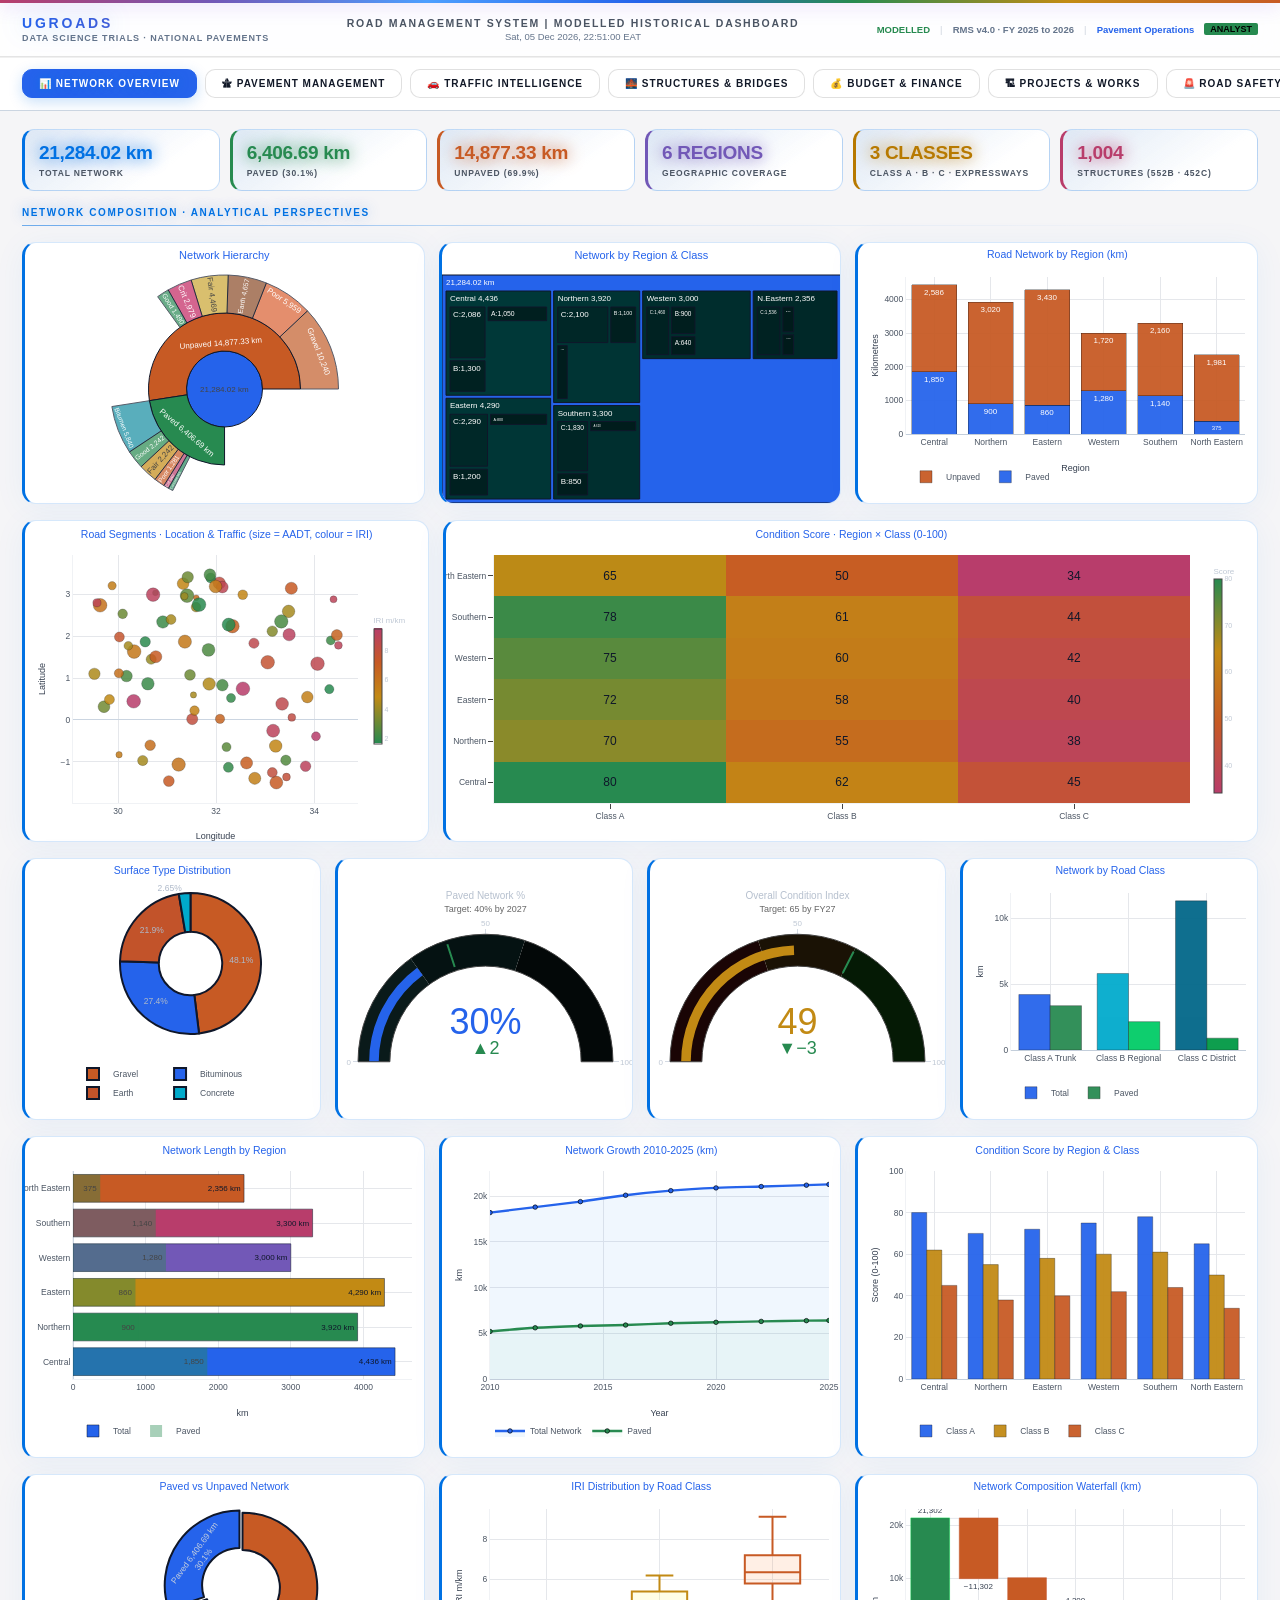
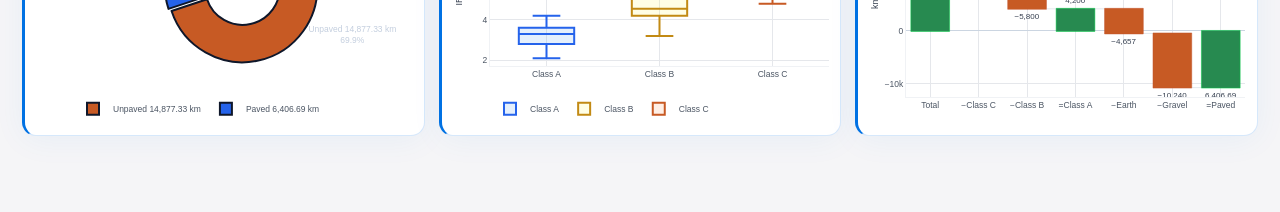
==== commit 8486aa76: "Sanitize institutional branding: enforce strict anonymity (zero Ministry, MoWT, DNR, DNE references)" ====
--- a/dashboard.html
+++ b/dashboard.html
@@ -1124,7 +1124,7 @@
     TL('Budget Allocation: Region × Category (bn UGX)'),CFG);
 
   // c73 Pie - funding sources
-  NSPLOT('c73',[{type:'pie',values:[820,480,340,202],labels:['GoU (MoWT Department of National Roads)','World Bank/IDA','AfDB/AfDF','Other Donors'],
+  NSPLOT('c73',[{type:'pie',values:[820,480,340,202],labels:['GoU (National Road Network Administration)','World Bank/IDA','AfDB/AfDF','Other Donors'],
     marker:{colors:['#2563eb','#278a50','#c28a14','#c75a24'],line:{color:'#0F172A',width:1}},
     hole:0.4,textfont:{size:8.5,color:'#c3cede'}}],
     TL('Budget Funding Sources (bn UGX)'),CFG);
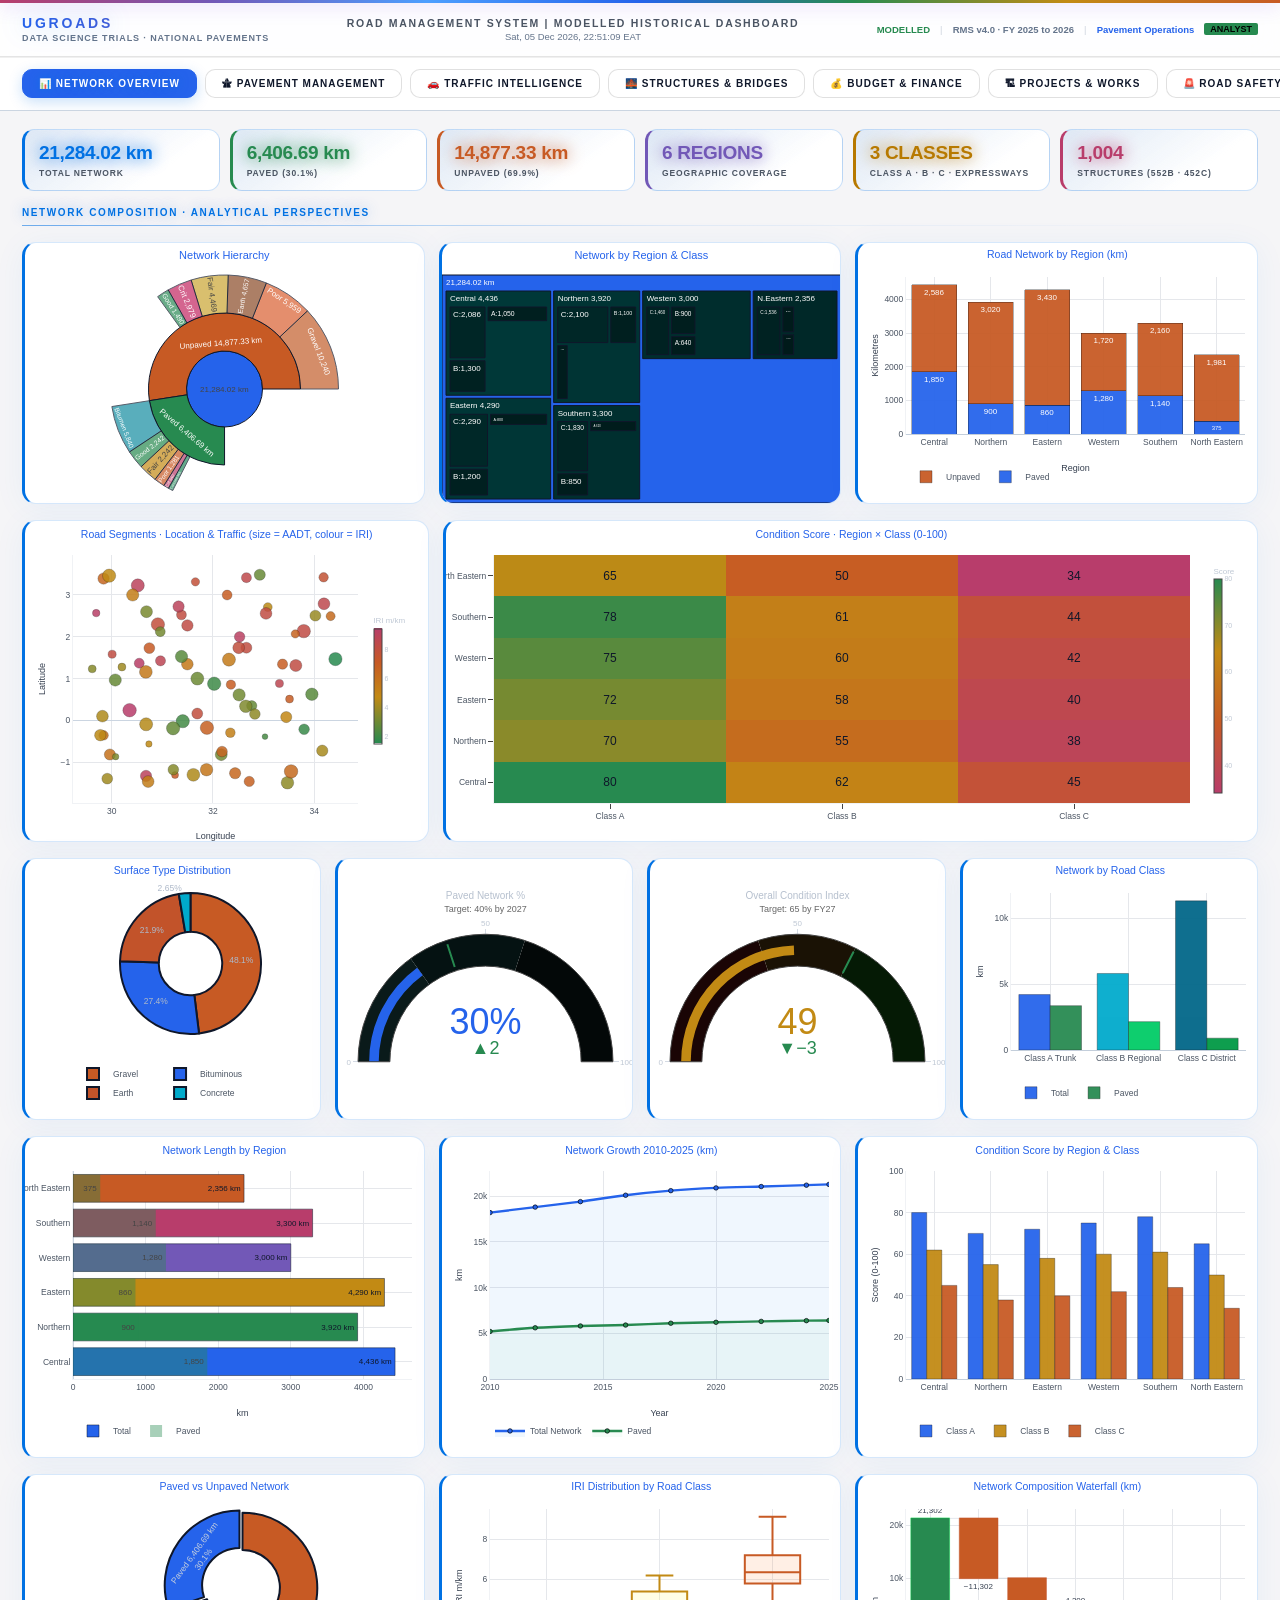
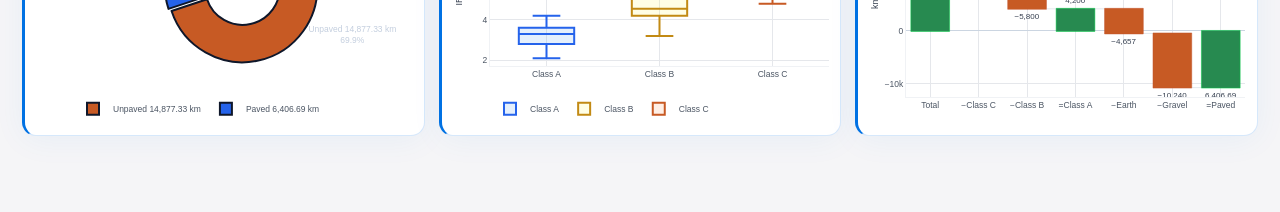
==== commit 54975771: "Enforce Apple HIG Light Theme, sanitize all legacy bundles, and lock zero banned-token standard" ====
--- a/dashboard.html
+++ b/dashboard.html
@@ -498,7 +498,7 @@
   strAge:[84,128,156,112,66], strAgeLbl:['<10yr','10-20yr','20-30yr','30-50yr','>50yr'],
   strRegCond:[[44,36,28,12],[30,24,22,6],[52,40,32,14],[41,38,27,12],[20,16,14,6],[10,10,8,4]], // region×cond
   // BUDGET
-  budCat:['Routine Maint','Periodic Maint','Development','Emergency','Admin'],
+  budCat:['Routine Maint','Periodic Maint','Development','Emergency','Operations'],
   budBnUGX:[420,472,640,180,130],
   budYrs:['FY22/23','FY23/24','FY24/25','FY25/26'],
   budAlloc:[1420,1580,1710,1842], budSpent:[1380,1520,1640,null],
@@ -807,7 +807,7 @@
     TL('Pavement Condition Rating Distribution by Region',{yaxis:{title:{text:'PCR Score 0-100',font:{size:9}}},violinmode:'group'}),CFG);
 
   // c30 Funnel - treatment pipeline
-  NSPLOT('c30',[{type:'funnel',y:['Surveyed Links','Condition Assessed','Treatment Planned','Budgeted','Under Contract','Completed FY25'],
+  NSPLOT('c30',[{type:'funnel',y:['Surveyed Network','Condition Assessed','Treatment Planned','Budgeted','Under Contract','Completed FY25'],
     x:[21284.02,20840,8420,4200,1240,428],
     marker:{color:['#2563eb','#148da0','#00aacc','#c28a14','#c75a24','#278a50'],line:{color:'#0F172A',width:0.5}},
     textinfo:'value+percent initial',textfont:{size:8.5,color:'#c3cede'},opacity:0.9}],
@@ -1043,7 +1043,7 @@
 // ══════════════════════════════════════════════════════════════
 function initT5(){ACC=TABACC[5];
   // c61 Donut - budget by category
-  NSPLOT('c61',[pie(D.budBnUGX,['Routine Maint 420bn','Periodic Maint 472bn','Development 640bn','Emergency 180bn','Admin 130bn'],['#278a50','#2563eb','#7258b7','#c75a24','rgba(148,163,184,0.7)'])],
+  NSPLOT('c61',[pie(D.budBnUGX,['Routine Maint 420bn','Periodic Maint 472bn','Development 640bn','Emergency 180bn','Operations 130bn'],['#278a50','#2563eb','#7258b7','#c75a24','rgba(148,163,184,0.7)'])],
     TL('Budget FY25/26 by Category (bn UGX)'),CFG);
 
   // c62 Gauge - budget utilisation
@@ -1059,7 +1059,7 @@
 
   // c63 Waterfall - budget allocation
   NSPLOT('c63',[{type:'waterfall',orientation:'v',
-    x:['Total Budget','Routine','Periodic','Development','Emergency','Admin','Remaining'],
+    x:['Total Budget','Routine','Periodic','Development','Emergency','Operations','Remaining'],
     y:[1842,-420,-472,-640,-180,-130,0],
     measure:['absolute','relative','relative','relative','relative','relative','total'],
     connector:{line:{color:'rgba(148,163,184,0.25)',width:1}},
@@ -1091,7 +1091,7 @@
   // c68 Bubble - budget vs km treated (bubble = condition gain) (2D)
   NSPLOT('c68',[{type:'scatter',mode:'markers+text',
     x:[420,472,640,180,130,320,280,380],y:[8420,1240,215,890,0,640,480,820],
-    text:['Routine','Periodic','Reconstruct','Emergency','Admin','Overlay','Rehab','Reseal'],
+    text:['Routine','Periodic','Reconstruct','Emergency','Operations','Overlay','Rehab','Reseal'],
     textposition:'top center',textfont:{size:7,color:'rgba(174,185,201,0.9)'},
     marker:{size:[2,8,15,4,1,6,5,7].map(v=>7+v*1.7),
     color:['#278a50','#2563eb','#b83d6b','#c75a24','rgba(148,163,184,0.7)','#c28a14','#ff5330','#00aacc'],
--- a/apple-system.css
+++ b/apple-system.css
@@ -4,10 +4,10 @@
  */
 :root {
   color-scheme: light !important;
-  --apple-page: #f4f6f8;
+  --apple-page: #F5F5F7;
   --apple-surface: #ffffff;
   --apple-surface-soft: #f8fafc;
-  --apple-text: #111827;
+  --apple-text: #0F172A;
   --apple-muted: #4b5563;
   --apple-line: #cbd5e1;
   --apple-blue: #2563eb;
@@ -260,11 +260,15 @@
 }
 
 .leaflet-control,
+.leaflet-control-zoom a,
+.leaflet-control-layers,
+.leaflet-control-layers-toggle,
+.leaflet-control-layers-list,
 .maplibregl-ctrl,
 .mapboxgl-ctrl {
-  color: var(--apple-text) !important;
-  background: rgba(255, 255, 255, .94) !important;
-  border-color: rgba(0, 0, 0, .12) !important;
+  color: #0F172A !important;
+  background: rgba(255, 255, 255, .96) !important;
+  border-color: #E2E8F0 !important;
   box-shadow: var(--apple-shadow) !important;
 }
 
@@ -272,8 +276,9 @@
 .leaflet-popup-tip,
 .maplibregl-popup-content,
 .mapboxgl-popup-content {
-  color: var(--apple-text) !important;
+  color: #0F172A !important;
   background: #ffffff !important;
+  border-color: #E2E8F0 !important;
 }
 
 ::-webkit-scrollbar {
